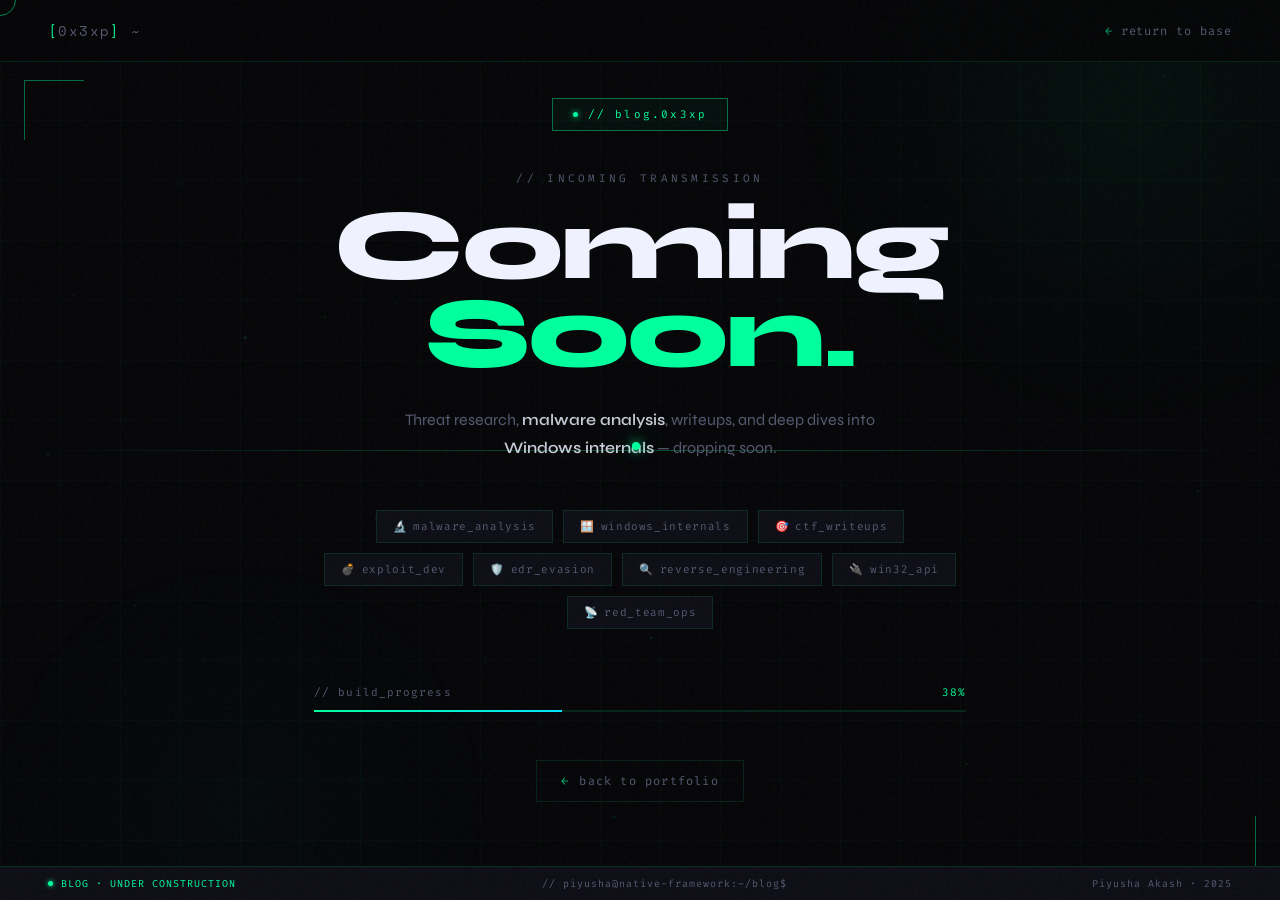
==== blog/index.html @ db9f8cbc "Update index.html" ====
<!DOCTYPE html>
<html lang="en">
<head>
    <meta charset="UTF-8">
    <meta name="viewport" content="width=device-width, initial-scale=1.0">
    <title>Blog — Coming Soon · Piyusha Akash</title>
    <link rel="preconnect" href="https://fonts.googleapis.com">
    <link rel="preconnect" href="https://fonts.gstatic.com" crossorigin>
    <link href="https://fonts.googleapis.com/css2?family=Space+Mono:ital,wght@0,400;0,700;1,400&family=Syne:wght@400;600;700;800&family=Fira+Code:wght@300;400;500;600&display=swap" rel="stylesheet">
    <style>
        :root {
            --acid: #00ff9d;
            --acid2: #00e5ff;
            --red: #ff2d55;
            --bg: #060608;
            --bg2: #0a0a0f;
            --surface: #0e0e16;
            --surface2: #14141f;
            --border: rgba(0,255,157,0.12);
            --border-bright: rgba(0,255,157,0.4);
            --text: #c8ccd8;
            --text-dim: #555870;
            --white: #f0f2ff;
        }

        *, *::before, *::after { margin: 0; padding: 0; box-sizing: border-box; }
        html { scroll-behavior: smooth; }

        body {
            background: var(--bg);
            color: var(--text);
            font-family: 'Syne', sans-serif;
            overflow-x: hidden;
            cursor: none;
            min-height: 100vh;
            display: flex;
            flex-direction: column;
            align-items: center;
            justify-content: center;
        }

        /* CUSTOM CURSOR */
        .cursor {
            position: fixed;
            width: 8px; height: 8px;
            background: var(--acid);
            border-radius: 50%;
            pointer-events: none;
            z-index: 9999;
            transform: translate(-50%, -50%);
            transition: transform 0.1s;
            box-shadow: 0 0 12px var(--acid), 0 0 30px rgba(0,255,157,0.3);
        }
        .cursor-ring {
            position: fixed;
            width: 32px; height: 32px;
            border: 1px solid rgba(0,255,157,0.5);
            border-radius: 50%;
            pointer-events: none;
            z-index: 9998;
            transform: translate(-50%, -50%);
            transition: all 0.15s ease;
        }

        /* NOISE OVERLAY */
        body::before {
            content: '';
            position: fixed;
            inset: 0;
            background-image: url("data:image/svg+xml,%3Csvg viewBox='0 0 256 256' xmlns='http://www.w3.org/2000/svg'%3E%3Cfilter id='noise'%3E%3CfeTurbulence type='fractalNoise' baseFrequency='0.9' numOctaves='4' stitchTiles='stitch'/%3E%3C/filter%3E%3Crect width='100%25' height='100%25' filter='url(%23noise)' opacity='1'/%3E%3C/svg%3E");
            opacity: 0.025;
            pointer-events: none;
            z-index: 1000;
        }

        /* GRID BG */
        .grid-bg {
            position: fixed;
            inset: 0;
            background-image:
                linear-gradient(rgba(0,255,157,0.03) 1px, transparent 1px),
                linear-gradient(90deg, rgba(0,255,157,0.03) 1px, transparent 1px);
            background-size: 60px 60px;
            pointer-events: none;
        }

        /* ORBS */
        .orb {
            position: fixed;
            border-radius: 50%;
            filter: blur(90px);
            pointer-events: none;
        }
        .orb1 {
            width: 500px; height: 500px;
            background: radial-gradient(circle, rgba(0,255,157,0.07), transparent 70%);
            top: -150px; right: -100px;
            animation: orb-drift 9s ease-in-out infinite;
        }
        .orb2 {
            width: 350px; height: 350px;
            background: radial-gradient(circle, rgba(0,229,255,0.05), transparent 70%);
            bottom: -80px; left: 5%;
            animation: orb-drift 11s ease-in-out infinite reverse;
        }
        @keyframes orb-drift {
            0%, 100% { transform: translate(0,0); }
            50% { transform: translate(20px, -20px); }
        }

        /* SCANLINE */
        .scanline {
            position: fixed;
            width: 100%;
            height: 1px;
            background: linear-gradient(90deg, transparent 0%, rgba(0,255,157,0.3) 50%, transparent 100%);
            animation: scan 7s linear infinite;
            pointer-events: none;
            z-index: 2;
        }
        @keyframes scan { 0% { top: -1px; } 100% { top: 100%; } }

        /* NAV */
        nav {
            position: fixed;
            top: 0; left: 0; right: 0;
            z-index: 900;
            padding: 20px 48px;
            display: flex;
            justify-content: space-between;
            align-items: center;
            background: rgba(6,6,8,0.85);
            backdrop-filter: blur(24px);
            border-bottom: 1px solid var(--border);
        }
        .nav-logo {
            font-family: 'Space Mono', monospace;
            font-size: 14px;
            color: var(--acid);
            letter-spacing: 0.1em;
            text-decoration: none;
        }
        .nav-logo span { color: var(--text-dim); }
        .nav-back {
            font-family: 'Fira Code', monospace;
            font-size: 12px;
            color: var(--text-dim);
            text-decoration: none;
            letter-spacing: 0.08em;
            transition: color 0.2s;
            display: flex;
            align-items: center;
            gap: 8px;
        }
        .nav-back:hover { color: var(--acid); }
        .nav-back::before { content: '←'; color: var(--acid); opacity: 0.6; }

        /* MAIN CONTENT */
        .content {
            position: relative;
            z-index: 5;
            text-align: center;
            padding: 40px 24px;
            max-width: 700px;
            width: 100%;
        }

        /* SECTION TAG */
        .section-tag {
            display: inline-flex;
            align-items: center;
            gap: 10px;
            font-family: 'Fira Code', monospace;
            font-size: 11px;
            letter-spacing: 0.2em;
            color: var(--acid);
            border: 1px solid var(--border-bright);
            background: rgba(0,255,157,0.04);
            padding: 8px 20px;
            margin-bottom: 40px;
            opacity: 0;
            animation: fadeUp 0.6s 0.2s forwards;
        }
        .section-tag .dot {
            width: 5px; height: 5px;
            border-radius: 50%;
            background: var(--acid);
            box-shadow: 0 0 6px var(--acid);
            animation: pulse-dot 2s infinite;
        }
        @keyframes pulse-dot { 0%,100%{opacity:1} 50%{opacity:0.3} }

        /* HEADING */
        .big-label {
            font-family: 'Fira Code', monospace;
            font-size: 11px;
            letter-spacing: 0.3em;
            color: var(--text-dim);
            margin-bottom: 16px;
            opacity: 0;
            animation: fadeUp 0.6s 0.35s forwards;
        }
        h1 {
            font-family: 'Syne', sans-serif;
            font-size: clamp(56px, 10vw, 100px);
            font-weight: 800;
            line-height: 0.88;
            letter-spacing: -0.03em;
            color: var(--white);
            margin-bottom: 28px;
            opacity: 0;
            animation: fadeUp 0.7s 0.45s forwards;
        }
        h1 .accent { color: var(--acid); }

        /* DESCRIPTION */
        .desc {
            font-size: 16px;
            line-height: 1.75;
            color: var(--text-dim);
            max-width: 500px;
            margin: 0 auto 48px;
            opacity: 0;
            animation: fadeUp 0.7s 0.6s forwards;
        }
        .desc strong { color: var(--text); font-weight: 600; }

        /* TOPICS PREVIEW */
        .topics {
            display: flex;
            flex-wrap: wrap;
            justify-content: center;
            gap: 10px;
            margin-bottom: 56px;
            opacity: 0;
            animation: fadeUp 0.7s 0.75s forwards;
        }
        .topic-tag {
            font-family: 'Fira Code', monospace;
            font-size: 11px;
            color: var(--text-dim);
            border: 1px solid var(--border);
            background: var(--surface);
            padding: 8px 16px;
            letter-spacing: 0.06em;
            transition: all 0.3s;
        }
        .topic-tag:hover {
            border-color: var(--border-bright);
            color: var(--acid);
            background: rgba(0,255,157,0.04);
        }
        .topic-tag .t-icon { margin-right: 6px; }

        /* PROGRESS BAR */
        .progress-wrap {
            margin-bottom: 48px;
            opacity: 0;
            animation: fadeUp 0.7s 0.9s forwards;
        }
        .progress-label {
            font-family: 'Fira Code', monospace;
            font-size: 11px;
            color: var(--text-dim);
            letter-spacing: 0.1em;
            display: flex;
            justify-content: space-between;
            margin-bottom: 10px;
        }
        .progress-label span:last-child { color: var(--acid); }
        .progress-track {
            width: 100%;
            height: 2px;
            background: var(--border);
            position: relative;
            overflow: hidden;
        }
        .progress-fill {
            height: 100%;
            background: linear-gradient(90deg, var(--acid), var(--acid2));
            width: 0%;
            animation: fill-bar 2s 1.4s cubic-bezier(0.4,0,0.2,1) forwards;
        }
        @keyframes fill-bar { to { width: 38%; } }
        .progress-track::after {
            content: '';
            position: absolute;
            top: 0; left: -40%;
            width: 40%; height: 100%;
            background: linear-gradient(90deg, transparent, rgba(255,255,255,0.3), transparent);
            animation: shimmer-bar 2.5s 1.8s ease-in-out infinite;
        }
        @keyframes shimmer-bar { 0%{left:-40%} 100%{left:140%} }

        /* BACK BUTTON */
        .back-btn {
            display: inline-flex;
            align-items: center;
            gap: 10px;
            font-family: 'Fira Code', monospace;
            font-size: 12px;
            letter-spacing: 0.1em;
            color: var(--text-dim);
            text-decoration: none;
            border: 1px solid var(--border);
            padding: 12px 24px;
            transition: all 0.3s;
            opacity: 0;
            animation: fadeUp 0.7s 1.05s forwards;
        }
        .back-btn:hover {
            border-color: var(--border-bright);
            color: var(--acid);
            background: rgba(0,255,157,0.04);
        }
        .back-btn::before { content: '←'; color: var(--acid); opacity: 0.7; }

        /* CORNER DECORATION */
        .corner-tl, .corner-br {
            position: fixed;
            width: 60px; height: 60px;
            pointer-events: none;
            z-index: 3;
        }
        .corner-tl {
            top: 80px; left: 24px;
            border-top: 1px solid var(--border-bright);
            border-left: 1px solid var(--border-bright);
        }
        .corner-br {
            bottom: 24px; right: 24px;
            border-bottom: 1px solid var(--border-bright);
            border-right: 1px solid var(--border-bright);
        }

        /* STATUS STRIP */
        .status-strip {
            position: fixed;
            bottom: 0; left: 0; right: 0;
            background: var(--surface);
            border-top: 1px solid var(--border);
            padding: 10px 48px;
            display: flex;
            justify-content: space-between;
            align-items: center;
            font-family: 'Fira Code', monospace;
            font-size: 10px;
            color: var(--text-dim);
            letter-spacing: 0.1em;
            z-index: 100;
        }
        .status-strip .live {
            display: flex;
            align-items: center;
            gap: 8px;
            color: var(--acid);
        }
        .status-strip .live-dot {
            width: 5px; height: 5px;
            border-radius: 50%;
            background: var(--acid);
            box-shadow: 0 0 5px var(--acid);
            animation: pulse-dot 2s infinite;
        }

        /* FLOATING PARTICLES CANVAS */
        #particles-canvas {
            position: fixed; inset: 0;
            pointer-events: none; z-index: 1; opacity: 0.35;
        }

        @keyframes fadeUp {
            from { opacity: 0; transform: translateY(20px); }
            to { opacity: 1; transform: translateY(0); }
        }

        @media (max-width: 600px) {
            nav { padding: 14px 20px; }
            h1 { font-size: clamp(44px, 15vw, 72px); }
            .status-strip { padding: 10px 20px; font-size: 9px; }
            .corner-tl, .corner-br { display: none; }
        }
    </style>
</head>
<body>

<div class="cursor" id="cursor"></div>
<div class="cursor-ring" id="cursorRing"></div>
<canvas id="particles-canvas"></canvas>

<div class="grid-bg"></div>
<div class="orb orb1"></div>
<div class="orb orb2"></div>
<div class="scanline"></div>
<div class="corner-tl"></div>
<div class="corner-br"></div>

<nav>
    <a href="../" class="nav-logo">[<span>0x3xp</span>] <span style="color:var(--text-dim)">~</span></a>
    <a href="../" class="nav-back">return to base</a>
</nav>

<main class="content">
    <div class="section-tag">
        <span class="dot"></span>
        // blog.0x3xp
    </div>

    <div class="big-label">// INCOMING TRANSMISSION</div>

    <h1>Coming<br><span class="accent">Soon.</span></h1>

    <p class="desc">
        Threat research, <strong>malware analysis</strong>, writeups, and deep dives into<br>
        <strong>Windows internals</strong> — dropping soon.
    </p>

    <div class="topics">
        <span class="topic-tag"><span class="t-icon">🔬</span>malware_analysis</span>
        <span class="topic-tag"><span class="t-icon">🪟</span>windows_internals</span>
        <span class="topic-tag"><span class="t-icon">🎯</span>ctf_writeups</span>
        <span class="topic-tag"><span class="t-icon">💣</span>exploit_dev</span>
        <span class="topic-tag"><span class="t-icon">🛡️</span>edr_evasion</span>
        <span class="topic-tag"><span class="t-icon">🔍</span>reverse_engineering</span>
        <span class="topic-tag"><span class="t-icon">🔌</span>win32_api</span>
        <span class="topic-tag"><span class="t-icon">📡</span>red_team_ops</span>
    </div>

    <div class="progress-wrap">
        <div class="progress-label">
            <span>// build_progress</span>
            <span>38%</span>
        </div>
        <div class="progress-track">
            <div class="progress-fill"></div>
        </div>
    </div>

    <a href="../" class="back-btn">back to portfolio</a>
</main>

<div class="status-strip">
    <span class="live"><span class="live-dot"></span>BLOG · UNDER CONSTRUCTION</span>
    <span>// piyusha@native-framework:~/blog$</span>
    <span>Piyusha Akash · 2025</span>
</div>

<script>
    // CURSOR
    const cursor = document.getElementById('cursor');
    const ring = document.getElementById('cursorRing');
    let mx = 0, my = 0, rx = 0, ry = 0;
    document.addEventListener('mousemove', e => {
        mx = e.clientX; my = e.clientY;
        cursor.style.left = mx + 'px';
        cursor.style.top = my + 'px';
    });
    (function animRing() {
        rx += (mx - rx) * 0.12;
        ry += (my - ry) * 0.12;
        ring.style.left = rx + 'px';
        ring.style.top = ry + 'px';
        requestAnimationFrame(animRing);
    })();
    document.querySelectorAll('a, .topic-tag').forEach(el => {
        el.addEventListener('mouseenter', () => {
            cursor.style.transform = 'translate(-50%,-50%) scale(2)';
            ring.style.transform = 'translate(-50%,-50%) scale(1.4)';
            ring.style.borderColor = 'rgba(0,255,157,0.8)';
        });
        el.addEventListener('mouseleave', () => {
            cursor.style.transform = 'translate(-50%,-50%) scale(1)';
            ring.style.transform = 'translate(-50%,-50%) scale(1)';
            ring.style.borderColor = 'rgba(0,255,157,0.5)';
        });
    });

    // PARTICLES
    (function() {
        const canvas = document.getElementById('particles-canvas');
        const ctx = canvas.getContext('2d');
        let W, H, particles = [];
        function resize() { W = canvas.width = window.innerWidth; H = canvas.height = window.innerHeight; }
        resize();
        window.addEventListener('resize', resize);
        for (let i = 0; i < 45; i++) {
            particles.push({ x: Math.random()*W, y: Math.random()*H, r: Math.random()*1.3+0.3, dx: (Math.random()-0.5)*0.3, dy: -(Math.random()*0.35+0.08), alpha: Math.random()*0.5+0.1, pulse: Math.random()*Math.PI*2 });
        }
        function draw() {
            ctx.clearRect(0,0,W,H);
            particles.forEach(p => {
                p.pulse += 0.018;
                const a = p.alpha*(0.6+0.4*Math.sin(p.pulse));
                ctx.beginPath(); ctx.arc(p.x,p.y,p.r,0,Math.PI*2);
                ctx.fillStyle = `rgba(0,255,157,${a})`; ctx.fill();
                p.x += p.dx; p.y += p.dy;
                if (p.y < -5) { p.y = H+5; p.x = Math.random()*W; }
                if (p.x < -5) p.x = W+5;
                if (p.x > W+5) p.x = -5;
            });
            requestAnimationFrame(draw);
        }
        draw();
    })();

    // ORB PARALLAX
    const orb1 = document.querySelector('.orb1');
    const orb2 = document.querySelector('.orb2');
    window.addEventListener('mousemove', e => {
        const rx = (e.clientX/window.innerWidth-0.5)*25;
        const ry = (e.clientY/window.innerHeight-0.5)*18;
        if(orb1) orb1.style.transform = `translate(${rx}px,${ry}px)`;
        if(orb2) orb2.style.transform = `translate(${-rx*0.6}px,${-ry*0.6}px)`;
    });
</script>
</body>
</html>
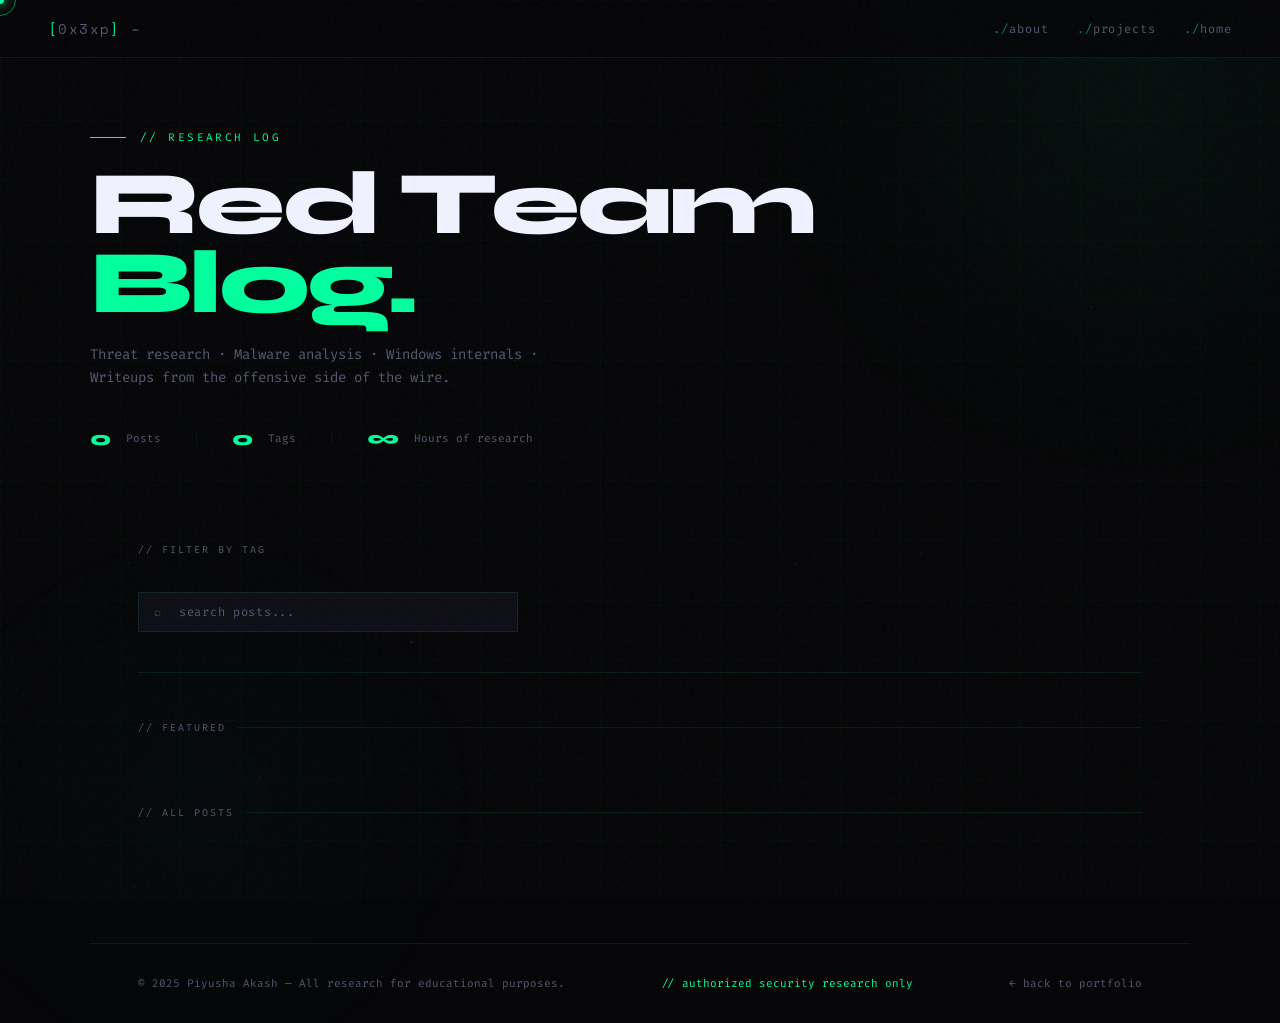
==== commit d9d91789: "Update index.html" ====
--- a/blog/index.html
+++ b/blog/index.html
@@ -3,28 +3,29 @@
 <head>
     <meta charset="UTF-8">
     <meta name="viewport" content="width=device-width, initial-scale=1.0">
-    <title>Blog — Coming Soon · Piyusha Akash</title>
+    <title>Blog — Piyusha Akash · Red Team Research</title>
+    <meta name="description" content="Threat research, malware analysis, Windows internals, and red team writeups by Piyusha Akash.">
     <link rel="preconnect" href="https://fonts.googleapis.com">
     <link rel="preconnect" href="https://fonts.gstatic.com" crossorigin>
     <link href="https://fonts.googleapis.com/css2?family=Space+Mono:ital,wght@0,400;0,700;1,400&family=Syne:wght@400;600;700;800&family=Fira+Code:wght@300;400;500;600&display=swap" rel="stylesheet">
     <style>
         :root {
-            --acid: #00ff9d;
-            --acid2: #00e5ff;
-            --red: #ff2d55;
-            --bg: #060608;
-            --bg2: #0a0a0f;
-            --surface: #0e0e16;
+            --acid:   #00ff9d;
+            --acid2:  #00e5ff;
+            --red:    #ff2d55;
+            --bg:     #060608;
+            --bg2:    #0a0a0f;
+            --surface:  #0e0e16;
             --surface2: #14141f;
-            --border: rgba(0,255,157,0.12);
-            --border-bright: rgba(0,255,157,0.4);
-            --text: #c8ccd8;
+            --border:        rgba(0,255,157,0.10);
+            --border-bright: rgba(0,255,157,0.38);
+            --text:     #c8ccd8;
             --text-dim: #555870;
-            --white: #f0f2ff;
-        }
-
-        *, *::before, *::after { margin: 0; padding: 0; box-sizing: border-box; }
-        html { scroll-behavior: smooth; }
+            --white:    #f0f2ff;
+        }
+
+        *, *::before, *::after { margin:0; padding:0; box-sizing:border-box; }
+        html { scroll-behavior:smooth; }
 
         body {
             background: var(--bg);
@@ -32,353 +33,335 @@
             font-family: 'Syne', sans-serif;
             overflow-x: hidden;
             cursor: none;
-            min-height: 100vh;
-            display: flex;
-            flex-direction: column;
-            align-items: center;
-            justify-content: center;
-        }
-
-        /* CUSTOM CURSOR */
+        }
+
+        /* ── CURSOR ── */
         .cursor {
-            position: fixed;
-            width: 8px; height: 8px;
-            background: var(--acid);
-            border-radius: 50%;
-            pointer-events: none;
-            z-index: 9999;
-            transform: translate(-50%, -50%);
-            transition: transform 0.1s;
-            box-shadow: 0 0 12px var(--acid), 0 0 30px rgba(0,255,157,0.3);
+            position:fixed; width:8px; height:8px;
+            background:var(--acid); border-radius:50%;
+            pointer-events:none; z-index:9999;
+            transform:translate(-50%,-50%);
+            box-shadow:0 0 12px var(--acid),0 0 30px rgba(0,255,157,.3);
+            transition:transform .1s;
         }
         .cursor-ring {
-            position: fixed;
-            width: 32px; height: 32px;
-            border: 1px solid rgba(0,255,157,0.5);
-            border-radius: 50%;
-            pointer-events: none;
-            z-index: 9998;
-            transform: translate(-50%, -50%);
-            transition: all 0.15s ease;
-        }
-
-        /* NOISE OVERLAY */
+            position:fixed; width:32px; height:32px;
+            border:1px solid rgba(0,255,157,.5); border-radius:50%;
+            pointer-events:none; z-index:9998;
+            transform:translate(-50%,-50%);
+            transition:all .15s ease;
+        }
+
+        /* ── NOISE ── */
         body::before {
-            content: '';
-            position: fixed;
-            inset: 0;
-            background-image: url("data:image/svg+xml,%3Csvg viewBox='0 0 256 256' xmlns='http://www.w3.org/2000/svg'%3E%3Cfilter id='noise'%3E%3CfeTurbulence type='fractalNoise' baseFrequency='0.9' numOctaves='4' stitchTiles='stitch'/%3E%3C/filter%3E%3Crect width='100%25' height='100%25' filter='url(%23noise)' opacity='1'/%3E%3C/svg%3E");
-            opacity: 0.025;
-            pointer-events: none;
-            z-index: 1000;
-        }
-
-        /* GRID BG */
+            content:''; position:fixed; inset:0;
+            background-image:url("data:image/svg+xml,%3Csvg viewBox='0 0 256 256' xmlns='http://www.w3.org/2000/svg'%3E%3Cfilter id='noise'%3E%3CfeTurbulence type='fractalNoise' baseFrequency='0.9' numOctaves='4' stitchTiles='stitch'/%3E%3C/filter%3E%3Crect width='100%25' height='100%25' filter='url(%23noise)' opacity='1'/%3E%3C/svg%3E");
+            opacity:.025; pointer-events:none; z-index:1000;
+        }
+
+        /* ── GRID BG ── */
         .grid-bg {
-            position: fixed;
-            inset: 0;
+            position:fixed; inset:0;
             background-image:
-                linear-gradient(rgba(0,255,157,0.03) 1px, transparent 1px),
-                linear-gradient(90deg, rgba(0,255,157,0.03) 1px, transparent 1px);
-            background-size: 60px 60px;
-            pointer-events: none;
-        }
-
-        /* ORBS */
-        .orb {
-            position: fixed;
-            border-radius: 50%;
-            filter: blur(90px);
-            pointer-events: none;
-        }
-        .orb1 {
-            width: 500px; height: 500px;
-            background: radial-gradient(circle, rgba(0,255,157,0.07), transparent 70%);
-            top: -150px; right: -100px;
-            animation: orb-drift 9s ease-in-out infinite;
-        }
-        .orb2 {
-            width: 350px; height: 350px;
-            background: radial-gradient(circle, rgba(0,229,255,0.05), transparent 70%);
-            bottom: -80px; left: 5%;
-            animation: orb-drift 11s ease-in-out infinite reverse;
-        }
-        @keyframes orb-drift {
-            0%, 100% { transform: translate(0,0); }
-            50% { transform: translate(20px, -20px); }
-        }
-
-        /* SCANLINE */
-        .scanline {
-            position: fixed;
-            width: 100%;
-            height: 1px;
-            background: linear-gradient(90deg, transparent 0%, rgba(0,255,157,0.3) 50%, transparent 100%);
-            animation: scan 7s linear infinite;
-            pointer-events: none;
-            z-index: 2;
-        }
-        @keyframes scan { 0% { top: -1px; } 100% { top: 100%; } }
-
-        /* NAV */
+                linear-gradient(rgba(0,255,157,.025) 1px,transparent 1px),
+                linear-gradient(90deg,rgba(0,255,157,.025) 1px,transparent 1px);
+            background-size:60px 60px;
+            pointer-events:none;
+        }
+
+        /* ── ORBS ── */
+        .orb { position:fixed; border-radius:50%; filter:blur(100px); pointer-events:none; }
+        .orb1 { width:600px;height:600px; background:radial-gradient(circle,rgba(0,255,157,.065),transparent 70%); top:-200px;right:-150px; animation:orb-drift 9s ease-in-out infinite; }
+        .orb2 { width:400px;height:400px; background:radial-gradient(circle,rgba(0,229,255,.045),transparent 70%); bottom:-100px;left:0; animation:orb-drift 12s ease-in-out infinite reverse; }
+        @keyframes orb-drift { 0%,100%{transform:translate(0,0)} 50%{transform:translate(24px,-24px)} }
+
+        /* ── SCANLINE ── */
+        .scanline { position:fixed; width:100%; height:1px; background:linear-gradient(90deg,transparent,rgba(0,255,157,.25) 50%,transparent); animation:scan 7s linear infinite; pointer-events:none; z-index:2; }
+        @keyframes scan { 0%{top:-1px} 100%{top:100%} }
+
+        /* ── NAV ── */
         nav {
-            position: fixed;
-            top: 0; left: 0; right: 0;
-            z-index: 900;
-            padding: 20px 48px;
-            display: flex;
-            justify-content: space-between;
-            align-items: center;
-            background: rgba(6,6,8,0.85);
-            backdrop-filter: blur(24px);
-            border-bottom: 1px solid var(--border);
+            position:fixed; top:0; left:0; right:0; z-index:900;
+            padding:18px 48px;
+            display:flex; justify-content:space-between; align-items:center;
+            background:rgba(6,6,8,.88); backdrop-filter:blur(24px);
+            border-bottom:1px solid var(--border);
         }
         .nav-logo {
-            font-family: 'Space Mono', monospace;
-            font-size: 14px;
-            color: var(--acid);
-            letter-spacing: 0.1em;
-            text-decoration: none;
-        }
-        .nav-logo span { color: var(--text-dim); }
-        .nav-back {
-            font-family: 'Fira Code', monospace;
-            font-size: 12px;
-            color: var(--text-dim);
-            text-decoration: none;
-            letter-spacing: 0.08em;
-            transition: color 0.2s;
-            display: flex;
-            align-items: center;
-            gap: 8px;
-        }
-        .nav-back:hover { color: var(--acid); }
-        .nav-back::before { content: '←'; color: var(--acid); opacity: 0.6; }
-
-        /* MAIN CONTENT */
-        .content {
-            position: relative;
-            z-index: 5;
-            text-align: center;
-            padding: 40px 24px;
-            max-width: 700px;
-            width: 100%;
-        }
-
-        /* SECTION TAG */
-        .section-tag {
-            display: inline-flex;
-            align-items: center;
-            gap: 10px;
-            font-family: 'Fira Code', monospace;
-            font-size: 11px;
-            letter-spacing: 0.2em;
-            color: var(--acid);
-            border: 1px solid var(--border-bright);
-            background: rgba(0,255,157,0.04);
-            padding: 8px 20px;
-            margin-bottom: 40px;
-            opacity: 0;
-            animation: fadeUp 0.6s 0.2s forwards;
-        }
-        .section-tag .dot {
-            width: 5px; height: 5px;
-            border-radius: 50%;
-            background: var(--acid);
-            box-shadow: 0 0 6px var(--acid);
-            animation: pulse-dot 2s infinite;
-        }
-        @keyframes pulse-dot { 0%,100%{opacity:1} 50%{opacity:0.3} }
-
-        /* HEADING */
-        .big-label {
-            font-family: 'Fira Code', monospace;
-            font-size: 11px;
-            letter-spacing: 0.3em;
-            color: var(--text-dim);
-            margin-bottom: 16px;
-            opacity: 0;
-            animation: fadeUp 0.6s 0.35s forwards;
-        }
-        h1 {
-            font-family: 'Syne', sans-serif;
-            font-size: clamp(56px, 10vw, 100px);
-            font-weight: 800;
-            line-height: 0.88;
-            letter-spacing: -0.03em;
-            color: var(--white);
-            margin-bottom: 28px;
-            opacity: 0;
-            animation: fadeUp 0.7s 0.45s forwards;
-        }
-        h1 .accent { color: var(--acid); }
-
-        /* DESCRIPTION */
-        .desc {
-            font-size: 16px;
-            line-height: 1.75;
-            color: var(--text-dim);
-            max-width: 500px;
-            margin: 0 auto 48px;
-            opacity: 0;
-            animation: fadeUp 0.7s 0.6s forwards;
-        }
-        .desc strong { color: var(--text); font-weight: 600; }
-
-        /* TOPICS PREVIEW */
-        .topics {
-            display: flex;
-            flex-wrap: wrap;
-            justify-content: center;
-            gap: 10px;
-            margin-bottom: 56px;
-            opacity: 0;
-            animation: fadeUp 0.7s 0.75s forwards;
-        }
-        .topic-tag {
-            font-family: 'Fira Code', monospace;
-            font-size: 11px;
-            color: var(--text-dim);
-            border: 1px solid var(--border);
-            background: var(--surface);
-            padding: 8px 16px;
-            letter-spacing: 0.06em;
-            transition: all 0.3s;
-        }
-        .topic-tag:hover {
-            border-color: var(--border-bright);
-            color: var(--acid);
-            background: rgba(0,255,157,0.04);
-        }
-        .topic-tag .t-icon { margin-right: 6px; }
-
-        /* PROGRESS BAR */
-        .progress-wrap {
-            margin-bottom: 48px;
-            opacity: 0;
-            animation: fadeUp 0.7s 0.9s forwards;
-        }
-        .progress-label {
-            font-family: 'Fira Code', monospace;
-            font-size: 11px;
-            color: var(--text-dim);
-            letter-spacing: 0.1em;
-            display: flex;
-            justify-content: space-between;
-            margin-bottom: 10px;
-        }
-        .progress-label span:last-child { color: var(--acid); }
-        .progress-track {
-            width: 100%;
-            height: 2px;
-            background: var(--border);
-            position: relative;
-            overflow: hidden;
-        }
-        .progress-fill {
-            height: 100%;
-            background: linear-gradient(90deg, var(--acid), var(--acid2));
-            width: 0%;
-            animation: fill-bar 2s 1.4s cubic-bezier(0.4,0,0.2,1) forwards;
-        }
-        @keyframes fill-bar { to { width: 38%; } }
-        .progress-track::after {
-            content: '';
-            position: absolute;
-            top: 0; left: -40%;
-            width: 40%; height: 100%;
-            background: linear-gradient(90deg, transparent, rgba(255,255,255,0.3), transparent);
-            animation: shimmer-bar 2.5s 1.8s ease-in-out infinite;
-        }
-        @keyframes shimmer-bar { 0%{left:-40%} 100%{left:140%} }
-
-        /* BACK BUTTON */
-        .back-btn {
-            display: inline-flex;
-            align-items: center;
-            gap: 10px;
-            font-family: 'Fira Code', monospace;
-            font-size: 12px;
-            letter-spacing: 0.1em;
-            color: var(--text-dim);
-            text-decoration: none;
-            border: 1px solid var(--border);
-            padding: 12px 24px;
-            transition: all 0.3s;
-            opacity: 0;
-            animation: fadeUp 0.7s 1.05s forwards;
-        }
-        .back-btn:hover {
-            border-color: var(--border-bright);
-            color: var(--acid);
-            background: rgba(0,255,157,0.04);
-        }
-        .back-btn::before { content: '←'; color: var(--acid); opacity: 0.7; }
-
-        /* CORNER DECORATION */
-        .corner-tl, .corner-br {
-            position: fixed;
-            width: 60px; height: 60px;
-            pointer-events: none;
-            z-index: 3;
-        }
-        .corner-tl {
-            top: 80px; left: 24px;
-            border-top: 1px solid var(--border-bright);
-            border-left: 1px solid var(--border-bright);
-        }
-        .corner-br {
-            bottom: 24px; right: 24px;
-            border-bottom: 1px solid var(--border-bright);
-            border-right: 1px solid var(--border-bright);
-        }
-
-        /* STATUS STRIP */
-        .status-strip {
-            position: fixed;
-            bottom: 0; left: 0; right: 0;
-            background: var(--surface);
-            border-top: 1px solid var(--border);
-            padding: 10px 48px;
-            display: flex;
-            justify-content: space-between;
-            align-items: center;
-            font-family: 'Fira Code', monospace;
-            font-size: 10px;
-            color: var(--text-dim);
-            letter-spacing: 0.1em;
-            z-index: 100;
-        }
-        .status-strip .live {
-            display: flex;
-            align-items: center;
-            gap: 8px;
-            color: var(--acid);
-        }
-        .status-strip .live-dot {
-            width: 5px; height: 5px;
-            border-radius: 50%;
-            background: var(--acid);
-            box-shadow: 0 0 5px var(--acid);
-            animation: pulse-dot 2s infinite;
-        }
-
-        /* FLOATING PARTICLES CANVAS */
-        #particles-canvas {
-            position: fixed; inset: 0;
-            pointer-events: none; z-index: 1; opacity: 0.35;
-        }
-
-        @keyframes fadeUp {
-            from { opacity: 0; transform: translateY(20px); }
-            to { opacity: 1; transform: translateY(0); }
-        }
-
-        @media (max-width: 600px) {
-            nav { padding: 14px 20px; }
-            h1 { font-size: clamp(44px, 15vw, 72px); }
-            .status-strip { padding: 10px 20px; font-size: 9px; }
-            .corner-tl, .corner-br { display: none; }
+            font-family:'Space Mono',monospace; font-size:14px;
+            color:var(--acid); letter-spacing:.1em; text-decoration:none;
+        }
+        .nav-logo span { color:var(--text-dim); }
+        .nav-right { display:flex; align-items:center; gap:28px; }
+        .nav-link {
+            font-family:'Fira Code',monospace; font-size:12px; color:var(--text-dim);
+            text-decoration:none; letter-spacing:.08em; transition:color .2s; position:relative;
+        }
+        .nav-link::before { content:'./'; color:var(--acid); opacity:.5; }
+        .nav-link::after { content:''; position:absolute; bottom:-3px; left:0; width:0; height:1px; background:var(--acid); transition:width .25s ease; }
+        .nav-link:hover { color:var(--acid); }
+        .nav-link:hover::after { width:100%; }
+        .nav-link.active { color:var(--acid); }
+        .nav-link.active::after { width:100%; }
+
+        /* ── HEADER HERO ── */
+        .blog-header {
+            position:relative; padding:130px 48px 60px;
+            overflow:hidden;
+        }
+        .blog-header-inner { max-width:1100px; margin:0 auto; }
+        .bh-pre {
+            font-family:'Fira Code',monospace; font-size:11px; color:var(--acid);
+            letter-spacing:.22em; margin-bottom:20px;
+            display:flex; align-items:center; gap:14px;
+            opacity:0; animation:fadeUp .6s .1s forwards;
+        }
+        .bh-pre::before { content:''; display:block; width:36px; height:1px; background:var(--acid); }
+        h1.blog-title {
+            font-family:'Syne',sans-serif;
+            font-size:clamp(52px,7vw,96px); font-weight:800;
+            line-height:.88; letter-spacing:-.03em;
+            color:var(--white); margin-bottom:20px;
+            opacity:0; animation:fadeUp .7s .2s forwards;
+        }
+        h1.blog-title .a { color:var(--acid); }
+        .bh-sub {
+            font-family:'Fira Code',monospace; font-size:14px; color:var(--text-dim);
+            max-width:560px; line-height:1.7;
+            opacity:0; animation:fadeUp .7s .35s forwards;
+        }
+
+        /* ── STATS ROW ── */
+        .stats-row {
+            display:flex; gap:32px; align-items:center;
+            margin-top:36px; flex-wrap:wrap;
+            opacity:0; animation:fadeUp .7s .5s forwards;
+        }
+        .stat-item {
+            font-family:'Fira Code',monospace; font-size:11px; color:var(--text-dim);
+            display:flex; align-items:center; gap:8px;
+        }
+        .stat-item strong { color:var(--acid); font-size:20px; font-family:'Syne',sans-serif; font-weight:800; }
+
+        /* ── MAIN LAYOUT ── */
+        .blog-main { max-width:1100px; margin:0 auto; padding:0 48px 100px; position:relative; z-index:5; }
+
+        /* ── TAG FILTER BAR ── */
+        .filter-bar {
+            padding:32px 0 40px;
+            border-bottom:1px solid var(--border);
+            margin-bottom:48px;
+            opacity:0; animation:fadeUp .6s .6s forwards;
+        }
+        .filter-label {
+            font-family:'Fira Code',monospace; font-size:10px; color:var(--text-dim);
+            letter-spacing:.2em; margin-bottom:16px;
+        }
+        .tag-filter-wrap {
+            display:flex; flex-wrap:wrap; gap:10px; align-items:center;
+        }
+        .tag-btn {
+            font-family:'Fira Code',monospace; font-size:11px;
+            letter-spacing:.07em; padding:7px 16px;
+            border-radius:2px; border:1px solid var(--border);
+            background:var(--surface); color:var(--text-dim);
+            cursor:none; transition:all .25s ease;
+            white-space:nowrap; position:relative; overflow:hidden;
+            display:flex; align-items:center; gap:7px;
+        }
+        .tag-btn .tag-count {
+            font-size:9px; background:rgba(255,255,255,.06);
+            padding:1px 6px; border-radius:99px;
+        }
+        .tag-btn:hover { color:var(--white); border-color:rgba(255,255,255,.2); }
+        .tag-btn.active {
+            color:#060608; font-weight:700;
+        }
+        .tag-btn-all { border-color:var(--border-bright); color:var(--acid); }
+        .tag-btn-all.active { background:var(--acid); border-color:var(--acid); color:#060608; }
+
+        /* ── SEARCH ── */
+        .search-wrap {
+            position:relative; margin-top:20px;
+        }
+        .search-icon {
+            position:absolute; left:16px; top:50%; transform:translateY(-50%);
+            color:var(--text-dim); pointer-events:none;
+            font-family:'Fira Code',monospace; font-size:12px;
+        }
+        #search-input {
+            width:100%; max-width:380px;
+            background:var(--surface); border:1px solid var(--border);
+            color:var(--white); font-family:'Fira Code',monospace; font-size:12px;
+            padding:11px 16px 11px 40px; outline:none; cursor:none;
+            letter-spacing:.06em; transition:border-color .2s;
+        }
+        #search-input::placeholder { color:var(--text-dim); }
+        #search-input:focus { border-color:var(--border-bright); }
+
+        /* ── POSTS GRID ── */
+        .posts-section { }
+
+        .section-label {
+            font-family:'Fira Code',monospace; font-size:10px; color:var(--text-dim);
+            letter-spacing:.2em; margin-bottom:24px;
+            display:flex; align-items:center; gap:12px;
+        }
+        .section-label::after { content:''; flex:1; height:1px; background:var(--border); }
+
+        /* FEATURED — full width card */
+        .featured-grid {
+            display:grid; grid-template-columns:repeat(auto-fill,minmax(480px,1fr));
+            gap:20px; margin-bottom:48px;
+        }
+        .post-card-featured {
+            background:var(--surface); border:1px solid var(--border);
+            padding:36px 36px 30px; text-decoration:none;
+            display:block; position:relative; overflow:hidden;
+            transition:all .35s cubic-bezier(.2,0,0,1); cursor:none;
+        }
+        .post-card-featured::before {
+            content:''; position:absolute; top:0; left:0; right:0; height:2px;
+            background:linear-gradient(90deg,var(--acid),var(--acid2));
+        }
+        .post-card-featured::after {
+            content:''; position:absolute; inset:0;
+            background:linear-gradient(135deg,rgba(0,255,157,.04),transparent);
+            opacity:0; transition:opacity .3s;
+        }
+        .post-card-featured:hover {
+            border-color:var(--border-bright);
+            transform:translateY(-5px);
+            box-shadow:0 20px 60px rgba(0,0,0,.6),0 0 0 1px rgba(0,255,157,.08);
+        }
+        .post-card-featured:hover::after { opacity:1; }
+
+        /* REGULAR GRID */
+        .posts-grid {
+            display:grid;
+            grid-template-columns:repeat(auto-fill,minmax(320px,1fr));
+            gap:16px;
+        }
+        .post-card {
+            background:var(--surface); border:1px solid var(--border);
+            padding:28px 28px 24px; text-decoration:none;
+            display:block; position:relative; overflow:hidden;
+            transition:all .3s cubic-bezier(.2,0,0,1); cursor:none;
+        }
+        .post-card::after {
+            content:''; position:absolute; bottom:0; left:0; width:100%; height:2px;
+            background:linear-gradient(90deg,var(--acid),var(--acid2));
+            transform:scaleX(0); transform-origin:left; transition:transform .4s ease;
+        }
+        .post-card:hover::after { transform:scaleX(1); }
+        .post-card:hover {
+            border-color:rgba(0,255,157,.22);
+            transform:translateY(-4px);
+            box-shadow:0 12px 40px rgba(0,0,0,.5);
+        }
+
+        /* shared card internals */
+        .card-meta {
+            display:flex; align-items:center; gap:14px; margin-bottom:16px;
+            flex-wrap:wrap;
+        }
+        .card-date {
+            font-family:'Fira Code',monospace; font-size:10px;
+            color:var(--text-dim); letter-spacing:.1em;
+        }
+        .card-read {
+            font-family:'Fira Code',monospace; font-size:10px;
+            color:var(--text-dim); letter-spacing:.08em;
+        }
+        .card-read::before { content:'·'; margin-right:14px; color:var(--border-bright); }
+        .featured-label {
+            font-family:'Fira Code',monospace; font-size:9px; font-weight:700;
+            color:var(--acid); background:rgba(0,255,157,.1);
+            border:1px solid rgba(0,255,157,.25); padding:2px 8px;
+            letter-spacing:.12em;
+        }
+        .card-title {
+            font-family:'Syne',sans-serif; font-weight:800; color:var(--white);
+            line-height:1.15; letter-spacing:-.02em; margin-bottom:12px;
+            transition:color .2s;
+        }
+        .post-card-featured .card-title { font-size:clamp(20px,2.5vw,28px); }
+        .post-card .card-title { font-size:18px; }
+        .post-card:hover .card-title { color:var(--acid); }
+        .post-card-featured:hover .card-title { color:var(--acid); }
+        .card-excerpt {
+            font-size:14px; color:var(--text-dim);
+            line-height:1.7; margin-bottom:20px;
+        }
+        .card-tags { display:flex; flex-wrap:wrap; gap:8px; }
+        .card-tag {
+            font-family:'Fira Code',monospace; font-size:10px;
+            padding:3px 10px; letter-spacing:.06em;
+            border-radius:1px; border:1px solid;
+            transition:all .2s;
+        }
+        .card-arrow {
+            position:absolute; top:28px; right:28px;
+            font-size:18px; color:var(--text-dim);
+            transition:all .3s;
+        }
+        .post-card:hover .card-arrow,
+        .post-card-featured:hover .card-arrow { color:var(--acid); transform:translate(3px,-3px); }
+
+        /* ── EMPTY STATE ── */
+        .empty-state {
+            text-align:center; padding:80px 20px;
+            display:none;
+        }
+        .empty-state.visible { display:block; }
+        .empty-icon { font-size:48px; margin-bottom:20px; opacity:.4; }
+        .empty-title { font-family:'Syne',sans-serif; font-size:20px; font-weight:700; color:var(--white); margin-bottom:8px; }
+        .empty-sub { font-family:'Fira Code',monospace; font-size:12px; color:var(--text-dim); }
+
+        /* ── RESULT COUNT ── */
+        .result-count {
+            font-family:'Fira Code',monospace; font-size:11px; color:var(--text-dim);
+            margin-bottom:32px; display:none;
+        }
+        .result-count.visible { display:block; }
+        .result-count span { color:var(--acid); }
+
+        /* ── FOOTER ── */
+        .blog-footer {
+            border-top:1px solid var(--border); padding:32px 48px;
+            max-width:1100px; margin:0 auto;
+            display:flex; justify-content:space-between; align-items:center;
+            flex-wrap:wrap; gap:16px;
+            font-family:'Fira Code',monospace; font-size:11px; color:var(--text-dim);
+        }
+        .footer-link { color:var(--text-dim); text-decoration:none; transition:color .2s; }
+        .footer-link:hover { color:var(--acid); }
+
+        /* ── REVEAL ── */
+        .reveal { opacity:0; transform:translateY(24px); transition:opacity .7s ease,transform .7s ease; }
+        .reveal.visible { opacity:1; transform:translateY(0); }
+
+        /* ── PARTICLES ── */
+        #particles-canvas { position:fixed; inset:0; pointer-events:none; z-index:1; opacity:.3; }
+
+        @keyframes fadeUp { from{opacity:0;transform:translateY(20px)} to{opacity:1;transform:translateY(0)} }
+
+        /* ── RESPONSIVE ── */
+        @media(max-width:900px) {
+            nav { padding:16px 24px; }
+            .blog-header { padding:110px 24px 48px; }
+            .blog-main { padding:0 24px 80px; }
+            .featured-grid { grid-template-columns:1fr; }
+            .posts-grid { grid-template-columns:1fr 1fr; }
+        }
+        @media(max-width:600px) {
+            nav { padding:14px 20px; }
+            .blog-header { padding:100px 20px 40px; }
+            .blog-main { padding:0 20px 60px; }
+            .posts-grid { grid-template-columns:1fr; }
+            h1.blog-title { font-size:clamp(40px,13vw,64px); }
+            .nav-right { gap:16px; }
+            .blog-footer { padding:24px 20px; flex-direction:column; text-align:center; }
         }
     </style>
 </head>
@@ -387,131 +370,368 @@
 <div class="cursor" id="cursor"></div>
 <div class="cursor-ring" id="cursorRing"></div>
 <canvas id="particles-canvas"></canvas>
-
 <div class="grid-bg"></div>
 <div class="orb orb1"></div>
 <div class="orb orb2"></div>
 <div class="scanline"></div>
-<div class="corner-tl"></div>
-<div class="corner-br"></div>
-
-<nav>
+
+<!-- NAV -->
+<nav id="navbar">
     <a href="../" class="nav-logo">[<span>0x3xp</span>] <span style="color:var(--text-dim)">~</span></a>
-    <a href="../" class="nav-back">return to base</a>
+    <div class="nav-right">
+        <a href="../#about" class="nav-link">about</a>
+        <a href="../#projects" class="nav-link">projects</a>
+        <a href="../" class="nav-link">home</a>
+    </div>
 </nav>
 
-<main class="content">
-    <div class="section-tag">
-        <span class="dot"></span>
-        // blog.0x3xp
-    </div>
-
-    <div class="big-label">// INCOMING TRANSMISSION</div>
-
-    <h1>Coming<br><span class="accent">Soon.</span></h1>
-
-    <p class="desc">
-        Threat research, <strong>malware analysis</strong>, writeups, and deep dives into<br>
-        <strong>Windows internals</strong> — dropping soon.
-    </p>
-
-    <div class="topics">
-        <span class="topic-tag"><span class="t-icon">🔬</span>malware_analysis</span>
-        <span class="topic-tag"><span class="t-icon">🪟</span>windows_internals</span>
-        <span class="topic-tag"><span class="t-icon">🎯</span>ctf_writeups</span>
-        <span class="topic-tag"><span class="t-icon">💣</span>exploit_dev</span>
-        <span class="topic-tag"><span class="t-icon">🛡️</span>edr_evasion</span>
-        <span class="topic-tag"><span class="t-icon">🔍</span>reverse_engineering</span>
-        <span class="topic-tag"><span class="t-icon">🔌</span>win32_api</span>
-        <span class="topic-tag"><span class="t-icon">📡</span>red_team_ops</span>
-    </div>
-
-    <div class="progress-wrap">
-        <div class="progress-label">
-            <span>// build_progress</span>
-            <span>38%</span>
-        </div>
-        <div class="progress-track">
-            <div class="progress-fill"></div>
+<!-- HEADER -->
+<header class="blog-header">
+    <div class="blog-header-inner">
+        <div class="bh-pre">// RESEARCH LOG</div>
+        <h1 class="blog-title">Red Team<br><span class="a">Blog.</span></h1>
+        <p class="bh-sub">
+            Threat research · Malware analysis · Windows internals ·<br>
+            Writeups from the offensive side of the wire.
+        </p>
+        <div class="stats-row">
+            <div class="stat-item"><strong id="stat-posts">0</strong>&nbsp;Posts</div>
+            <div class="stat-item" style="color:var(--border)">|</div>
+            <div class="stat-item"><strong id="stat-tags">0</strong>&nbsp;Tags</div>
+            <div class="stat-item" style="color:var(--border)">|</div>
+            <div class="stat-item"><strong>∞</strong>&nbsp;Hours of research</div>
         </div>
     </div>
-
-    <a href="../" class="back-btn">back to portfolio</a>
+</header>
+
+<!-- MAIN -->
+<main class="blog-main">
+
+    <!-- FILTER BAR -->
+    <div class="filter-bar">
+        <div class="filter-label">// FILTER BY TAG</div>
+        <div class="tag-filter-wrap" id="tag-filter-wrap">
+            <!-- injected by JS -->
+        </div>
+        <div class="search-wrap">
+            <span class="search-icon">⌕</span>
+            <input type="text" id="search-input" placeholder="search posts..." spellcheck="false" autocomplete="off">
+        </div>
+    </div>
+
+    <!-- RESULT COUNT (shown when filtered) -->
+    <div class="result-count" id="result-count">
+        Showing <span id="rc-num">0</span> post(s) matching <span id="rc-filter">""</span>
+    </div>
+
+    <!-- FEATURED POSTS -->
+    <div id="featured-section">
+        <div class="section-label">// FEATURED</div>
+        <div class="featured-grid" id="featured-grid"></div>
+    </div>
+
+    <!-- ALL POSTS -->
+    <div id="posts-section">
+        <div class="section-label" id="posts-section-label">// ALL POSTS</div>
+        <div class="posts-grid" id="posts-grid"></div>
+    </div>
+
+    <!-- EMPTY STATE -->
+    <div class="empty-state" id="empty-state">
+        <div class="empty-icon">◎</div>
+        <div class="empty-title">No posts found</div>
+        <div class="empty-sub">// try a different tag or search term</div>
+    </div>
+
 </main>
 
-<div class="status-strip">
-    <span class="live"><span class="live-dot"></span>BLOG · UNDER CONSTRUCTION</span>
-    <span>// piyusha@native-framework:~/blog$</span>
-    <span>Piyusha Akash · 2025</span>
-</div>
-
+<footer>
+    <div class="blog-footer">
+        <span>© 2025 Piyusha Akash — All research for educational purposes.</span>
+        <span style="color:var(--acid)">// authorized security research only</span>
+        <a href="../" class="footer-link">← back to portfolio</a>
+    </div>
+</footer>
+
+<!-- Load posts registry FIRST, then run the app -->
+<script src="posts.js"></script>
 <script>
-    // CURSOR
-    const cursor = document.getElementById('cursor');
-    const ring = document.getElementById('cursorRing');
-    let mx = 0, my = 0, rx = 0, ry = 0;
-    document.addEventListener('mousemove', e => {
-        mx = e.clientX; my = e.clientY;
-        cursor.style.left = mx + 'px';
-        cursor.style.top = my + 'px';
+/* ============================================================
+   BLOG ENGINE — reads POSTS & TAG_COLORS from posts.js
+   ============================================================ */
+
+// ── UTILITIES ─────────────────────────────────────────────
+function formatDate(iso) {
+    const d = new Date(iso + 'T00:00:00');
+    return d.toLocaleDateString('en-US', { year:'numeric', month:'short', day:'numeric' });
+}
+
+function tagStyle(tag) {
+    const col = (TAG_COLORS && TAG_COLORS[tag]) || TAG_DEFAULT_COLOR || '#555870';
+    return `color:${col};border-color:${col}33;background:${col}0d`;
+}
+
+function tagBtnStyle(tag, active) {
+    const col = (TAG_COLORS && TAG_COLORS[tag]) || TAG_DEFAULT_COLOR || '#555870';
+    if (active) return `background:${col};border-color:${col};color:#060608`;
+    return `border-color:${col}44;color:${col};background:${col}0a`;
+}
+
+// ── COLLECT ALL UNIQUE TAGS ────────────────────────────────
+function allTags() {
+    const map = {};
+    POSTS.forEach(p => p.tags.forEach(t => { map[t] = (map[t] || 0) + 1; }));
+    return Object.entries(map).sort((a,b) => b[1]-a[1]); // sorted by frequency
+}
+
+// ── BUILD TAG FILTER BAR ───────────────────────────────────
+let activeTag = 'all';
+let searchQuery = '';
+
+function buildTagBar() {
+    const wrap = document.getElementById('tag-filter-wrap');
+    const tags = allTags();
+
+    const allBtn = document.createElement('button');
+    allBtn.className = 'tag-btn tag-btn-all' + (activeTag === 'all' ? ' active' : '');
+    allBtn.innerHTML = `all <span class="tag-count">${POSTS.length}</span>`;
+    allBtn.onclick = () => setTag('all');
+    wrap.appendChild(allBtn);
+
+    tags.forEach(([tag, count]) => {
+        const btn = document.createElement('button');
+        btn.className = 'tag-btn' + (activeTag === tag ? ' active' : '');
+        btn.style.cssText = tagBtnStyle(tag, activeTag === tag);
+        btn.dataset.tag = tag;
+        btn.innerHTML = `${tag} <span class="tag-count">${count}</span>`;
+        btn.onclick = () => setTag(tag);
+        wrap.appendChild(btn);
     });
-    (function animRing() {
-        rx += (mx - rx) * 0.12;
-        ry += (my - ry) * 0.12;
-        ring.style.left = rx + 'px';
-        ring.style.top = ry + 'px';
-        requestAnimationFrame(animRing);
-    })();
-    document.querySelectorAll('a, .topic-tag').forEach(el => {
-        el.addEventListener('mouseenter', () => {
-            cursor.style.transform = 'translate(-50%,-50%) scale(2)';
-            ring.style.transform = 'translate(-50%,-50%) scale(1.4)';
-            ring.style.borderColor = 'rgba(0,255,157,0.8)';
+}
+
+function setTag(tag) {
+    activeTag = tag;
+    // Update button styles
+    document.querySelectorAll('.tag-btn').forEach(btn => {
+        const t = btn.dataset.tag;
+        if (!t) { // "all" button
+            btn.classList.toggle('active', tag === 'all');
+        } else {
+            btn.classList.toggle('active', tag === t);
+            btn.style.cssText = tagBtnStyle(t, tag === t);
+        }
+    });
+    renderPosts();
+}
+
+// ── FILTER LOGIC ───────────────────────────────────────────
+function filteredPosts() {
+    return POSTS.filter(p => {
+        const tagMatch = activeTag === 'all' || p.tags.includes(activeTag);
+        const q = searchQuery.toLowerCase().trim();
+        const searchMatch = !q ||
+            p.title.toLowerCase().includes(q) ||
+            p.excerpt.toLowerCase().includes(q) ||
+            p.tags.some(t => t.includes(q));
+        return tagMatch && searchMatch;
+    });
+}
+
+// ── RENDER CARD HTML ───────────────────────────────────────
+function cardTagsHTML(tags) {
+    return tags.map(t => `<span class="card-tag" style="${tagStyle(t)}">${t}</span>`).join('');
+}
+
+function featuredCardHTML(p) {
+    return `
+    <a href="posts/${p.slug}.html" class="post-card-featured" data-tags="${p.tags.join(',')}">
+        <span class="card-arrow">↗</span>
+        <div class="card-meta">
+            <span class="featured-label">★ FEATURED</span>
+            <span class="card-date">${formatDate(p.date)}</span>
+            <span class="card-read">${p.readTime}</span>
+        </div>
+        <div class="card-title">${p.title}</div>
+        <div class="card-excerpt">${p.excerpt}</div>
+        <div class="card-tags">${cardTagsHTML(p.tags)}</div>
+    </a>`;
+}
+
+function regularCardHTML(p) {
+    return `
+    <a href="posts/${p.slug}.html" class="post-card" data-tags="${p.tags.join(',')}">
+        <span class="card-arrow">↗</span>
+        <div class="card-meta">
+            <span class="card-date">${formatDate(p.date)}</span>
+            <span class="card-read">${p.readTime}</span>
+        </div>
+        <div class="card-title">${p.title}</div>
+        <div class="card-excerpt">${p.excerpt}</div>
+        <div class="card-tags">${cardTagsHTML(p.tags)}</div>
+    </a>`;
+}
+
+// ── MAIN RENDER ────────────────────────────────────────────
+function renderPosts() {
+    const posts = filteredPosts();
+    const isFiltering = activeTag !== 'all' || searchQuery.trim();
+
+    const featuredSection = document.getElementById('featured-section');
+    const postsSection = document.getElementById('posts-section');
+    const featuredGrid = document.getElementById('featured-grid');
+    const postsGrid = document.getElementById('posts-grid');
+    const emptyState = document.getElementById('empty-state');
+    const resultCount = document.getElementById('result-count');
+    const postsSectionLabel = document.getElementById('posts-section-label');
+
+    if (posts.length === 0) {
+        featuredSection.style.display = 'none';
+        postsSection.style.display = 'none';
+        emptyState.classList.add('visible');
+        resultCount.classList.remove('visible');
+        return;
+    }
+
+    emptyState.classList.remove('visible');
+
+    // When filtering — show all results in one flat grid, no featured separation
+    if (isFiltering) {
+        featuredSection.style.display = 'none';
+        postsSection.style.display = 'block';
+        postsSectionLabel.textContent = `// RESULTS`;
+        postsGrid.innerHTML = posts.map(p => regularCardHTML(p)).join('');
+
+        resultCount.classList.add('visible');
+        document.getElementById('rc-num').textContent = posts.length;
+        const filterDesc = activeTag !== 'all'
+            ? `#${activeTag}${searchQuery ? ' + "' + searchQuery + '"' : ''}`
+            : `"${searchQuery}"`;
+        document.getElementById('rc-filter').textContent = filterDesc;
+    } else {
+        // Default view — featured + regular
+        resultCount.classList.remove('visible');
+        const featured = posts.filter(p => p.featured);
+        const regular  = posts.filter(p => !p.featured);
+
+        if (featured.length > 0) {
+            featuredSection.style.display = 'block';
+            featuredGrid.innerHTML = featured.map(featuredCardHTML).join('');
+        } else {
+            featuredSection.style.display = 'none';
+        }
+
+        if (regular.length > 0) {
+            postsSection.style.display = 'block';
+            postsSectionLabel.textContent = `// ALL POSTS`;
+            postsGrid.innerHTML = regular.map(regularCardHTML).join('');
+        } else {
+            postsSection.style.display = 'none';
+        }
+    }
+
+    // Cursor hover for new cards
+    attachCursorHover();
+}
+
+// ── STATS ──────────────────────────────────────────────────
+function renderStats() {
+    document.getElementById('stat-posts').textContent = POSTS.length;
+    document.getElementById('stat-tags').textContent = allTags().length;
+}
+
+// ── SEARCH ─────────────────────────────────────────────────
+document.getElementById('search-input').addEventListener('input', e => {
+    searchQuery = e.target.value;
+    renderPosts();
+});
+
+// ── CURSOR ─────────────────────────────────────────────────
+const cursor = document.getElementById('cursor');
+const ring   = document.getElementById('cursorRing');
+let mx=0,my=0,rx=0,ry=0;
+document.addEventListener('mousemove', e => {
+    mx=e.clientX; my=e.clientY;
+    cursor.style.left=mx+'px'; cursor.style.top=my+'px';
+});
+(function animRing() {
+    rx+=(mx-rx)*.12; ry+=(my-ry)*.12;
+    ring.style.left=rx+'px'; ring.style.top=ry+'px';
+    requestAnimationFrame(animRing);
+})();
+
+function attachCursorHover() {
+    document.querySelectorAll('a,button,input,.tag-btn').forEach(el => {
+        el.removeEventListener('mouseenter', onEnter);
+        el.removeEventListener('mouseleave', onLeave);
+        el.addEventListener('mouseenter', onEnter);
+        el.addEventListener('mouseleave', onLeave);
+    });
+}
+function onEnter() {
+    cursor.style.transform='translate(-50%,-50%) scale(2)';
+    ring.style.transform='translate(-50%,-50%) scale(1.4)';
+    ring.style.borderColor='rgba(0,255,157,.8)';
+}
+function onLeave() {
+    cursor.style.transform='translate(-50%,-50%) scale(1)';
+    ring.style.transform='translate(-50%,-50%) scale(1)';
+    ring.style.borderColor='rgba(0,255,157,.5)';
+}
+
+// ── PARTICLES ─────────────────────────────────────────────
+(function() {
+    const canvas = document.getElementById('particles-canvas');
+    const ctx = canvas.getContext('2d');
+    let W,H,particles=[];
+    function resize() { W=canvas.width=window.innerWidth; H=canvas.height=window.innerHeight; }
+    resize(); window.addEventListener('resize',resize);
+    for(let i=0;i<45;i++) particles.push({
+        x:Math.random()*W, y:Math.random()*H,
+        r:Math.random()*1.3+.3, dx:(Math.random()-.5)*.3,
+        dy:-(Math.random()*.35+.08), alpha:Math.random()*.5+.1,
+        pulse:Math.random()*Math.PI*2
+    });
+    function draw() {
+        ctx.clearRect(0,0,W,H);
+        particles.forEach(p => {
+            p.pulse+=.018;
+            const a=p.alpha*(.6+.4*Math.sin(p.pulse));
+            ctx.beginPath(); ctx.arc(p.x,p.y,p.r,0,Math.PI*2);
+            ctx.fillStyle=`rgba(0,255,157,${a})`; ctx.fill();
+            p.x+=p.dx; p.y+=p.dy;
+            if(p.y<-5){p.y=H+5;p.x=Math.random()*W;}
+            if(p.x<-5)p.x=W+5; if(p.x>W+5)p.x=-5;
         });
-        el.addEventListener('mouseleave', () => {
-            cursor.style.transform = 'translate(-50%,-50%) scale(1)';
-            ring.style.transform = 'translate(-50%,-50%) scale(1)';
-            ring.style.borderColor = 'rgba(0,255,157,0.5)';
-        });
-    });
-
-    // PARTICLES
-    (function() {
-        const canvas = document.getElementById('particles-canvas');
-        const ctx = canvas.getContext('2d');
-        let W, H, particles = [];
-        function resize() { W = canvas.width = window.innerWidth; H = canvas.height = window.innerHeight; }
-        resize();
-        window.addEventListener('resize', resize);
-        for (let i = 0; i < 45; i++) {
-            particles.push({ x: Math.random()*W, y: Math.random()*H, r: Math.random()*1.3+0.3, dx: (Math.random()-0.5)*0.3, dy: -(Math.random()*0.35+0.08), alpha: Math.random()*0.5+0.1, pulse: Math.random()*Math.PI*2 });
-        }
-        function draw() {
-            ctx.clearRect(0,0,W,H);
-            particles.forEach(p => {
-                p.pulse += 0.018;
-                const a = p.alpha*(0.6+0.4*Math.sin(p.pulse));
-                ctx.beginPath(); ctx.arc(p.x,p.y,p.r,0,Math.PI*2);
-                ctx.fillStyle = `rgba(0,255,157,${a})`; ctx.fill();
-                p.x += p.dx; p.y += p.dy;
-                if (p.y < -5) { p.y = H+5; p.x = Math.random()*W; }
-                if (p.x < -5) p.x = W+5;
-                if (p.x > W+5) p.x = -5;
-            });
-            requestAnimationFrame(draw);
-        }
-        draw();
-    })();
-
-    // ORB PARALLAX
-    const orb1 = document.querySelector('.orb1');
-    const orb2 = document.querySelector('.orb2');
-    window.addEventListener('mousemove', e => {
-        const rx = (e.clientX/window.innerWidth-0.5)*25;
-        const ry = (e.clientY/window.innerHeight-0.5)*18;
-        if(orb1) orb1.style.transform = `translate(${rx}px,${ry}px)`;
-        if(orb2) orb2.style.transform = `translate(${-rx*0.6}px,${-ry*0.6}px)`;
-    });
+        requestAnimationFrame(draw);
+    }
+    draw();
+})();
+
+// ── ORB PARALLAX ──────────────────────────────────────────
+const orb1=document.querySelector('.orb1');
+const orb2=document.querySelector('.orb2');
+window.addEventListener('mousemove',e=>{
+    const rx=(e.clientX/window.innerWidth-.5)*25;
+    const ry=(e.clientY/window.innerHeight-.5)*18;
+    if(orb1)orb1.style.transform=`translate(${rx}px,${ry}px)`;
+    if(orb2)orb2.style.transform=`translate(${-rx*.6}px,${-ry*.6}px)`;
+});
+
+// ── REVEAL ON SCROLL ──────────────────────────────────────
+const revealObs = new IntersectionObserver(entries => {
+    entries.forEach(e => { if(e.isIntersecting){e.target.classList.add('visible');revealObs.unobserve(e.target);} });
+},{threshold:.1});
+document.querySelectorAll('.reveal').forEach(r=>revealObs.observe(r));
+
+// ── INIT ──────────────────────────────────────────────────
+renderStats();
+buildTagBar();
+renderPosts();
+attachCursorHover();
+
+// URL-based tag filter (e.g. blog/index.html?tag=malware-dev)
+const urlTag = new URLSearchParams(window.location.search).get('tag');
+if (urlTag) setTag(urlTag);
 </script>
 </body>
 </html>
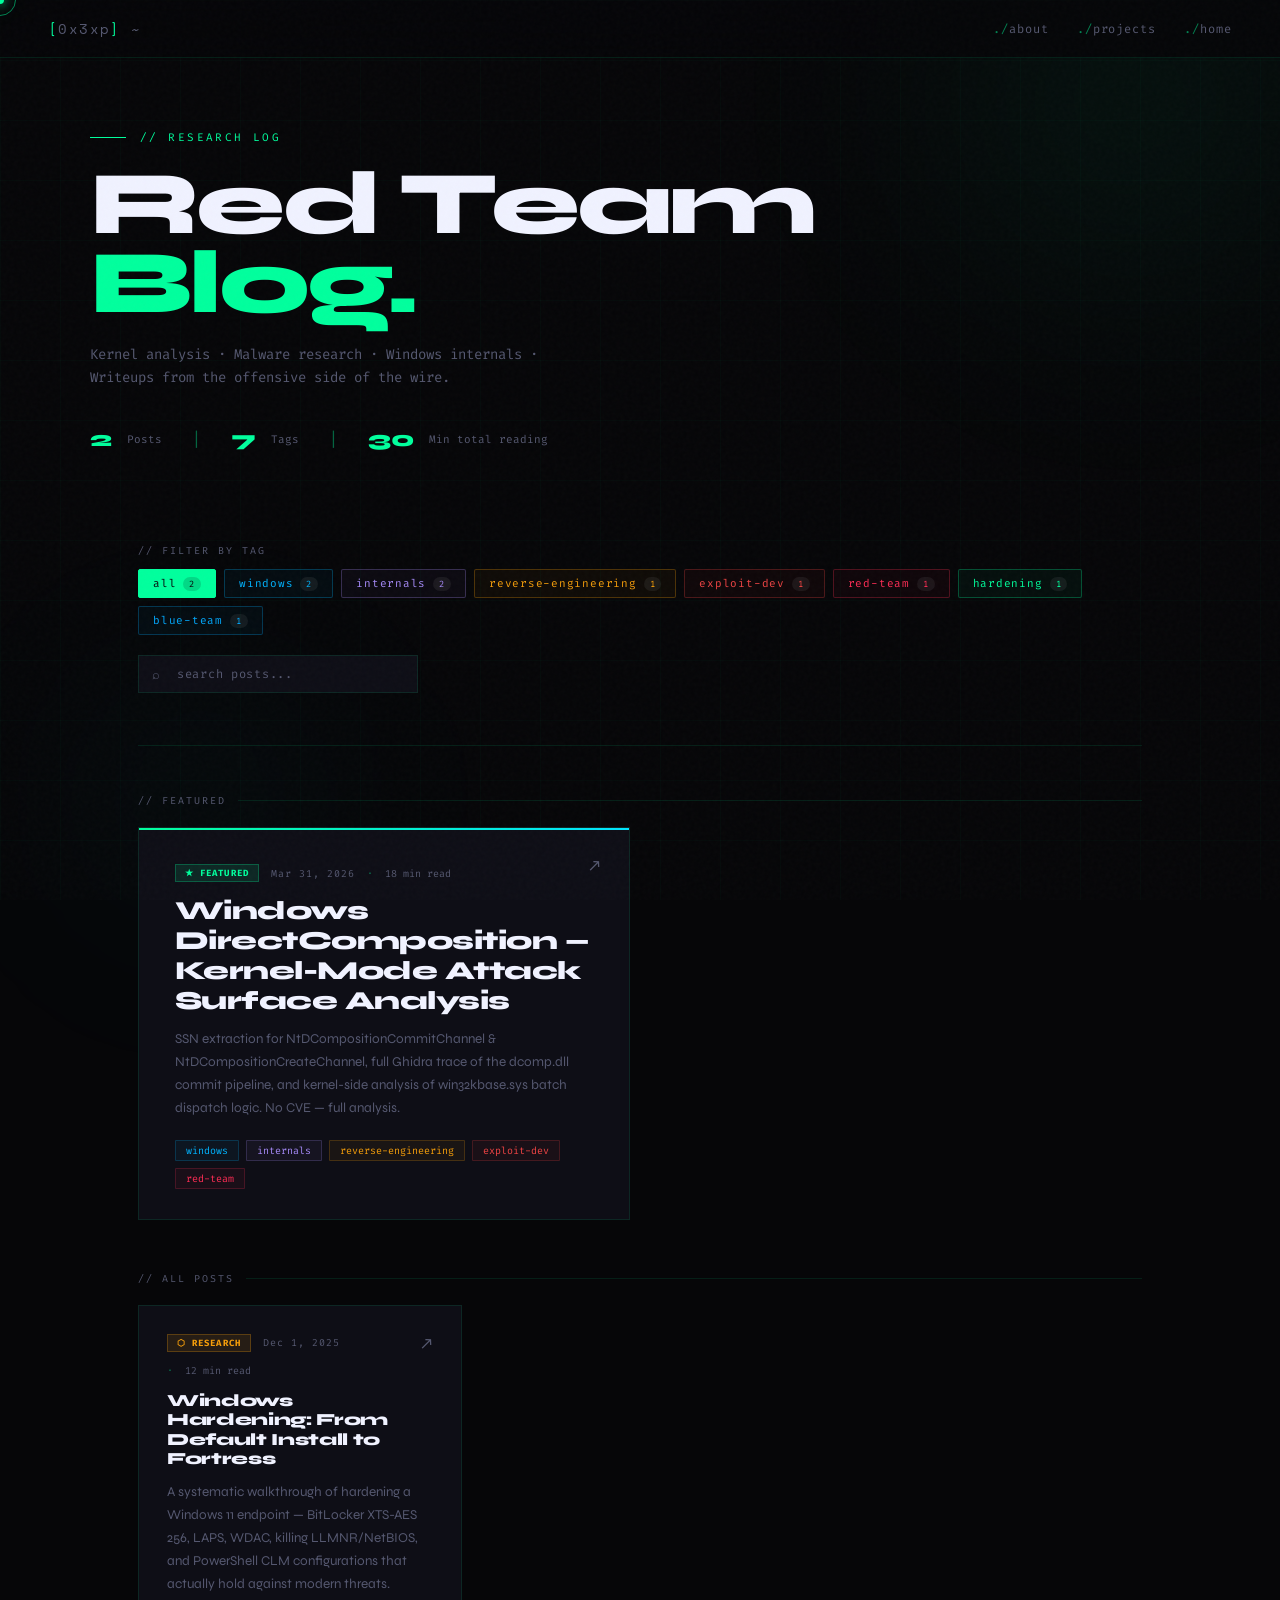
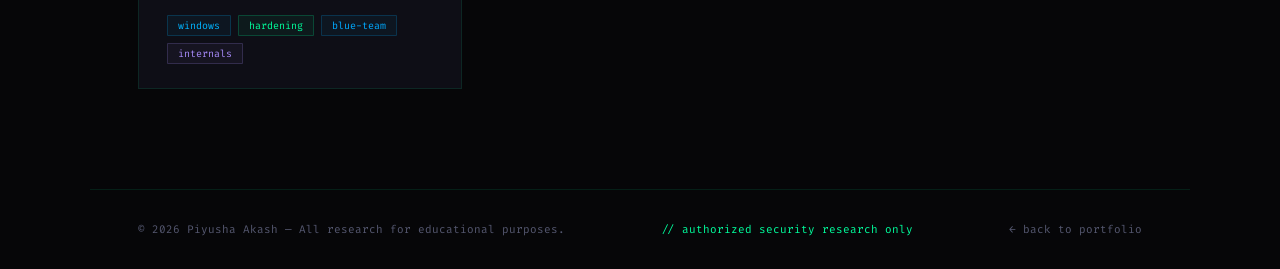
==== commit 80f231bb: "Update index.html" ====
--- a/blog/index.html
+++ b/blog/index.html
@@ -4,369 +4,115 @@
     <meta charset="UTF-8">
     <meta name="viewport" content="width=device-width, initial-scale=1.0">
     <title>Blog — Piyusha Akash · Red Team Research</title>
-    <meta name="description" content="Threat research, malware analysis, Windows internals, and red team writeups by Piyusha Akash.">
+    <meta name="description" content="Threat research, kernel analysis, malware dev, reverse engineering and red team writeups by Piyusha Akash.">
     <link rel="preconnect" href="https://fonts.googleapis.com">
     <link rel="preconnect" href="https://fonts.gstatic.com" crossorigin>
     <link href="https://fonts.googleapis.com/css2?family=Space+Mono:ital,wght@0,400;0,700;1,400&family=Syne:wght@400;600;700;800&family=Fira+Code:wght@300;400;500;600&display=swap" rel="stylesheet">
     <style>
-        :root {
-            --acid:   #00ff9d;
-            --acid2:  #00e5ff;
-            --red:    #ff2d55;
-            --bg:     #060608;
-            --bg2:    #0a0a0f;
-            --surface:  #0e0e16;
-            --surface2: #14141f;
-            --border:        rgba(0,255,157,0.10);
-            --border-bright: rgba(0,255,157,0.38);
-            --text:     #c8ccd8;
-            --text-dim: #555870;
-            --white:    #f0f2ff;
-        }
-
-        *, *::before, *::after { margin:0; padding:0; box-sizing:border-box; }
-        html { scroll-behavior:smooth; }
-
-        body {
-            background: var(--bg);
-            color: var(--text);
-            font-family: 'Syne', sans-serif;
-            overflow-x: hidden;
-            cursor: none;
-        }
-
-        /* ── CURSOR ── */
-        .cursor {
-            position:fixed; width:8px; height:8px;
-            background:var(--acid); border-radius:50%;
-            pointer-events:none; z-index:9999;
-            transform:translate(-50%,-50%);
-            box-shadow:0 0 12px var(--acid),0 0 30px rgba(0,255,157,.3);
-            transition:transform .1s;
-        }
-        .cursor-ring {
-            position:fixed; width:32px; height:32px;
-            border:1px solid rgba(0,255,157,.5); border-radius:50%;
-            pointer-events:none; z-index:9998;
-            transform:translate(-50%,-50%);
-            transition:all .15s ease;
-        }
-
-        /* ── NOISE ── */
-        body::before {
-            content:''; position:fixed; inset:0;
-            background-image:url("data:image/svg+xml,%3Csvg viewBox='0 0 256 256' xmlns='http://www.w3.org/2000/svg'%3E%3Cfilter id='noise'%3E%3CfeTurbulence type='fractalNoise' baseFrequency='0.9' numOctaves='4' stitchTiles='stitch'/%3E%3C/filter%3E%3Crect width='100%25' height='100%25' filter='url(%23noise)' opacity='1'/%3E%3C/svg%3E");
-            opacity:.025; pointer-events:none; z-index:1000;
-        }
-
-        /* ── GRID BG ── */
-        .grid-bg {
-            position:fixed; inset:0;
-            background-image:
-                linear-gradient(rgba(0,255,157,.025) 1px,transparent 1px),
-                linear-gradient(90deg,rgba(0,255,157,.025) 1px,transparent 1px);
-            background-size:60px 60px;
-            pointer-events:none;
-        }
-
-        /* ── ORBS ── */
-        .orb { position:fixed; border-radius:50%; filter:blur(100px); pointer-events:none; }
-        .orb1 { width:600px;height:600px; background:radial-gradient(circle,rgba(0,255,157,.065),transparent 70%); top:-200px;right:-150px; animation:orb-drift 9s ease-in-out infinite; }
-        .orb2 { width:400px;height:400px; background:radial-gradient(circle,rgba(0,229,255,.045),transparent 70%); bottom:-100px;left:0; animation:orb-drift 12s ease-in-out infinite reverse; }
-        @keyframes orb-drift { 0%,100%{transform:translate(0,0)} 50%{transform:translate(24px,-24px)} }
-
-        /* ── SCANLINE ── */
-        .scanline { position:fixed; width:100%; height:1px; background:linear-gradient(90deg,transparent,rgba(0,255,157,.25) 50%,transparent); animation:scan 7s linear infinite; pointer-events:none; z-index:2; }
-        @keyframes scan { 0%{top:-1px} 100%{top:100%} }
-
-        /* ── NAV ── */
-        nav {
-            position:fixed; top:0; left:0; right:0; z-index:900;
-            padding:18px 48px;
-            display:flex; justify-content:space-between; align-items:center;
-            background:rgba(6,6,8,.88); backdrop-filter:blur(24px);
-            border-bottom:1px solid var(--border);
-        }
-        .nav-logo {
-            font-family:'Space Mono',monospace; font-size:14px;
-            color:var(--acid); letter-spacing:.1em; text-decoration:none;
-        }
-        .nav-logo span { color:var(--text-dim); }
-        .nav-right { display:flex; align-items:center; gap:28px; }
-        .nav-link {
-            font-family:'Fira Code',monospace; font-size:12px; color:var(--text-dim);
-            text-decoration:none; letter-spacing:.08em; transition:color .2s; position:relative;
-        }
-        .nav-link::before { content:'./'; color:var(--acid); opacity:.5; }
-        .nav-link::after { content:''; position:absolute; bottom:-3px; left:0; width:0; height:1px; background:var(--acid); transition:width .25s ease; }
-        .nav-link:hover { color:var(--acid); }
-        .nav-link:hover::after { width:100%; }
-        .nav-link.active { color:var(--acid); }
-        .nav-link.active::after { width:100%; }
-
-        /* ── HEADER HERO ── */
-        .blog-header {
-            position:relative; padding:130px 48px 60px;
-            overflow:hidden;
-        }
-        .blog-header-inner { max-width:1100px; margin:0 auto; }
-        .bh-pre {
-            font-family:'Fira Code',monospace; font-size:11px; color:var(--acid);
-            letter-spacing:.22em; margin-bottom:20px;
-            display:flex; align-items:center; gap:14px;
-            opacity:0; animation:fadeUp .6s .1s forwards;
-        }
-        .bh-pre::before { content:''; display:block; width:36px; height:1px; background:var(--acid); }
-        h1.blog-title {
-            font-family:'Syne',sans-serif;
-            font-size:clamp(52px,7vw,96px); font-weight:800;
-            line-height:.88; letter-spacing:-.03em;
-            color:var(--white); margin-bottom:20px;
-            opacity:0; animation:fadeUp .7s .2s forwards;
-        }
-        h1.blog-title .a { color:var(--acid); }
-        .bh-sub {
-            font-family:'Fira Code',monospace; font-size:14px; color:var(--text-dim);
-            max-width:560px; line-height:1.7;
-            opacity:0; animation:fadeUp .7s .35s forwards;
-        }
-
-        /* ── STATS ROW ── */
-        .stats-row {
-            display:flex; gap:32px; align-items:center;
-            margin-top:36px; flex-wrap:wrap;
-            opacity:0; animation:fadeUp .7s .5s forwards;
-        }
-        .stat-item {
-            font-family:'Fira Code',monospace; font-size:11px; color:var(--text-dim);
-            display:flex; align-items:center; gap:8px;
-        }
-        .stat-item strong { color:var(--acid); font-size:20px; font-family:'Syne',sans-serif; font-weight:800; }
-
-        /* ── MAIN LAYOUT ── */
-        .blog-main { max-width:1100px; margin:0 auto; padding:0 48px 100px; position:relative; z-index:5; }
-
-        /* ── TAG FILTER BAR ── */
-        .filter-bar {
-            padding:32px 0 40px;
-            border-bottom:1px solid var(--border);
-            margin-bottom:48px;
-            opacity:0; animation:fadeUp .6s .6s forwards;
-        }
-        .filter-label {
-            font-family:'Fira Code',monospace; font-size:10px; color:var(--text-dim);
-            letter-spacing:.2em; margin-bottom:16px;
-        }
-        .tag-filter-wrap {
-            display:flex; flex-wrap:wrap; gap:10px; align-items:center;
-        }
-        .tag-btn {
-            font-family:'Fira Code',monospace; font-size:11px;
-            letter-spacing:.07em; padding:7px 16px;
-            border-radius:2px; border:1px solid var(--border);
-            background:var(--surface); color:var(--text-dim);
-            cursor:none; transition:all .25s ease;
-            white-space:nowrap; position:relative; overflow:hidden;
-            display:flex; align-items:center; gap:7px;
-        }
-        .tag-btn .tag-count {
-            font-size:9px; background:rgba(255,255,255,.06);
-            padding:1px 6px; border-radius:99px;
-        }
-        .tag-btn:hover { color:var(--white); border-color:rgba(255,255,255,.2); }
-        .tag-btn.active {
-            color:#060608; font-weight:700;
-        }
-        .tag-btn-all { border-color:var(--border-bright); color:var(--acid); }
-        .tag-btn-all.active { background:var(--acid); border-color:var(--acid); color:#060608; }
-
-        /* ── SEARCH ── */
-        .search-wrap {
-            position:relative; margin-top:20px;
-        }
-        .search-icon {
-            position:absolute; left:16px; top:50%; transform:translateY(-50%);
-            color:var(--text-dim); pointer-events:none;
-            font-family:'Fira Code',monospace; font-size:12px;
-        }
-        #search-input {
-            width:100%; max-width:380px;
-            background:var(--surface); border:1px solid var(--border);
-            color:var(--white); font-family:'Fira Code',monospace; font-size:12px;
-            padding:11px 16px 11px 40px; outline:none; cursor:none;
-            letter-spacing:.06em; transition:border-color .2s;
-        }
-        #search-input::placeholder { color:var(--text-dim); }
-        #search-input:focus { border-color:var(--border-bright); }
-
-        /* ── POSTS GRID ── */
-        .posts-section { }
-
-        .section-label {
-            font-family:'Fira Code',monospace; font-size:10px; color:var(--text-dim);
-            letter-spacing:.2em; margin-bottom:24px;
-            display:flex; align-items:center; gap:12px;
-        }
-        .section-label::after { content:''; flex:1; height:1px; background:var(--border); }
-
-        /* FEATURED — full width card */
-        .featured-grid {
-            display:grid; grid-template-columns:repeat(auto-fill,minmax(480px,1fr));
-            gap:20px; margin-bottom:48px;
-        }
-        .post-card-featured {
-            background:var(--surface); border:1px solid var(--border);
-            padding:36px 36px 30px; text-decoration:none;
-            display:block; position:relative; overflow:hidden;
-            transition:all .35s cubic-bezier(.2,0,0,1); cursor:none;
-        }
-        .post-card-featured::before {
-            content:''; position:absolute; top:0; left:0; right:0; height:2px;
-            background:linear-gradient(90deg,var(--acid),var(--acid2));
-        }
-        .post-card-featured::after {
-            content:''; position:absolute; inset:0;
-            background:linear-gradient(135deg,rgba(0,255,157,.04),transparent);
-            opacity:0; transition:opacity .3s;
-        }
-        .post-card-featured:hover {
-            border-color:var(--border-bright);
-            transform:translateY(-5px);
-            box-shadow:0 20px 60px rgba(0,0,0,.6),0 0 0 1px rgba(0,255,157,.08);
-        }
-        .post-card-featured:hover::after { opacity:1; }
-
-        /* REGULAR GRID */
-        .posts-grid {
-            display:grid;
-            grid-template-columns:repeat(auto-fill,minmax(320px,1fr));
-            gap:16px;
-        }
-        .post-card {
-            background:var(--surface); border:1px solid var(--border);
-            padding:28px 28px 24px; text-decoration:none;
-            display:block; position:relative; overflow:hidden;
-            transition:all .3s cubic-bezier(.2,0,0,1); cursor:none;
-        }
-        .post-card::after {
-            content:''; position:absolute; bottom:0; left:0; width:100%; height:2px;
-            background:linear-gradient(90deg,var(--acid),var(--acid2));
-            transform:scaleX(0); transform-origin:left; transition:transform .4s ease;
-        }
-        .post-card:hover::after { transform:scaleX(1); }
-        .post-card:hover {
-            border-color:rgba(0,255,157,.22);
-            transform:translateY(-4px);
-            box-shadow:0 12px 40px rgba(0,0,0,.5);
-        }
-
-        /* shared card internals */
-        .card-meta {
-            display:flex; align-items:center; gap:14px; margin-bottom:16px;
-            flex-wrap:wrap;
-        }
-        .card-date {
-            font-family:'Fira Code',monospace; font-size:10px;
-            color:var(--text-dim); letter-spacing:.1em;
-        }
-        .card-read {
-            font-family:'Fira Code',monospace; font-size:10px;
-            color:var(--text-dim); letter-spacing:.08em;
-        }
-        .card-read::before { content:'·'; margin-right:14px; color:var(--border-bright); }
-        .featured-label {
-            font-family:'Fira Code',monospace; font-size:9px; font-weight:700;
-            color:var(--acid); background:rgba(0,255,157,.1);
-            border:1px solid rgba(0,255,157,.25); padding:2px 8px;
-            letter-spacing:.12em;
-        }
-        .card-title {
-            font-family:'Syne',sans-serif; font-weight:800; color:var(--white);
-            line-height:1.15; letter-spacing:-.02em; margin-bottom:12px;
-            transition:color .2s;
-        }
-        .post-card-featured .card-title { font-size:clamp(20px,2.5vw,28px); }
-        .post-card .card-title { font-size:18px; }
-        .post-card:hover .card-title { color:var(--acid); }
-        .post-card-featured:hover .card-title { color:var(--acid); }
-        .card-excerpt {
-            font-size:14px; color:var(--text-dim);
-            line-height:1.7; margin-bottom:20px;
-        }
-        .card-tags { display:flex; flex-wrap:wrap; gap:8px; }
-        .card-tag {
-            font-family:'Fira Code',monospace; font-size:10px;
-            padding:3px 10px; letter-spacing:.06em;
-            border-radius:1px; border:1px solid;
-            transition:all .2s;
-        }
-        .card-arrow {
-            position:absolute; top:28px; right:28px;
-            font-size:18px; color:var(--text-dim);
-            transition:all .3s;
-        }
-        .post-card:hover .card-arrow,
-        .post-card-featured:hover .card-arrow { color:var(--acid); transform:translate(3px,-3px); }
-
-        /* ── EMPTY STATE ── */
-        .empty-state {
-            text-align:center; padding:80px 20px;
-            display:none;
-        }
-        .empty-state.visible { display:block; }
-        .empty-icon { font-size:48px; margin-bottom:20px; opacity:.4; }
-        .empty-title { font-family:'Syne',sans-serif; font-size:20px; font-weight:700; color:var(--white); margin-bottom:8px; }
-        .empty-sub { font-family:'Fira Code',monospace; font-size:12px; color:var(--text-dim); }
-
-        /* ── RESULT COUNT ── */
-        .result-count {
-            font-family:'Fira Code',monospace; font-size:11px; color:var(--text-dim);
-            margin-bottom:32px; display:none;
-        }
-        .result-count.visible { display:block; }
-        .result-count span { color:var(--acid); }
-
-        /* ── FOOTER ── */
-        .blog-footer {
-            border-top:1px solid var(--border); padding:32px 48px;
-            max-width:1100px; margin:0 auto;
-            display:flex; justify-content:space-between; align-items:center;
-            flex-wrap:wrap; gap:16px;
-            font-family:'Fira Code',monospace; font-size:11px; color:var(--text-dim);
-        }
-        .footer-link { color:var(--text-dim); text-decoration:none; transition:color .2s; }
-        .footer-link:hover { color:var(--acid); }
-
-        /* ── REVEAL ── */
-        .reveal { opacity:0; transform:translateY(24px); transition:opacity .7s ease,transform .7s ease; }
-        .reveal.visible { opacity:1; transform:translateY(0); }
-
-        /* ── PARTICLES ── */
-        #particles-canvas { position:fixed; inset:0; pointer-events:none; z-index:1; opacity:.3; }
-
-        @keyframes fadeUp { from{opacity:0;transform:translateY(20px)} to{opacity:1;transform:translateY(0)} }
-
-        /* ── RESPONSIVE ── */
-        @media(max-width:900px) {
-            nav { padding:16px 24px; }
-            .blog-header { padding:110px 24px 48px; }
-            .blog-main { padding:0 24px 80px; }
-            .featured-grid { grid-template-columns:1fr; }
-            .posts-grid { grid-template-columns:1fr 1fr; }
-        }
-        @media(max-width:600px) {
-            nav { padding:14px 20px; }
-            .blog-header { padding:100px 20px 40px; }
-            .blog-main { padding:0 20px 60px; }
-            .posts-grid { grid-template-columns:1fr; }
-            h1.blog-title { font-size:clamp(40px,13vw,64px); }
-            .nav-right { gap:16px; }
-            .blog-footer { padding:24px 20px; flex-direction:column; text-align:center; }
-        }
+        :root{--acid:#00ff9d;--acid2:#00e5ff;--red:#ff2d55;--gold:#f59e0b;--bg:#060608;--bg2:#0a0a0f;--surface:#0e0e16;--surface2:#14141f;--border:rgba(0,255,157,0.10);--border-bright:rgba(0,255,157,0.38);--text:#c8ccd8;--text-dim:#555870;--white:#f0f2ff}
+        *,*::before,*::after{margin:0;padding:0;box-sizing:border-box}html{scroll-behavior:smooth}
+        body{background:var(--bg);color:var(--text);font-family:'Syne',sans-serif;overflow-x:hidden;cursor:none}
+        .cursor{position:fixed;width:8px;height:8px;background:var(--acid);border-radius:50%;pointer-events:none;z-index:9999;transform:translate(-50%,-50%);box-shadow:0 0 12px var(--acid),0 0 30px rgba(0,255,157,.3);transition:transform .1s}
+        .cursor-ring{position:fixed;width:32px;height:32px;border:1px solid rgba(0,255,157,.5);border-radius:50%;pointer-events:none;z-index:9998;transform:translate(-50%,-50%);transition:all .15s ease}
+        body::before{content:'';position:fixed;inset:0;background-image:url("data:image/svg+xml,%3Csvg viewBox='0 0 256 256' xmlns='http://www.w3.org/2000/svg'%3E%3Cfilter id='noise'%3E%3CfeTurbulence type='fractalNoise' baseFrequency='0.9' numOctaves='4' stitchTiles='stitch'/%3E%3C/filter%3E%3Crect width='100%25' height='100%25' filter='url(%23noise)' opacity='1'/%3E%3C/svg%3E");opacity:.025;pointer-events:none;z-index:1000}
+        .grid-bg{position:fixed;inset:0;background-image:linear-gradient(rgba(0,255,157,.025) 1px,transparent 1px),linear-gradient(90deg,rgba(0,255,157,.025) 1px,transparent 1px);background-size:60px 60px;pointer-events:none}
+        .orb{position:fixed;border-radius:50%;filter:blur(100px);pointer-events:none}
+        .orb1{width:600px;height:600px;background:radial-gradient(circle,rgba(0,255,157,.065),transparent 70%);top:-200px;right:-150px;animation:orb-drift 9s ease-in-out infinite}
+        .orb2{width:400px;height:400px;background:radial-gradient(circle,rgba(0,229,255,.045),transparent 70%);bottom:-100px;left:0;animation:orb-drift 12s ease-in-out infinite reverse}
+        @keyframes orb-drift{0%,100%{transform:translate(0,0)}50%{transform:translate(24px,-24px)}}
+        .scanline{position:fixed;width:100%;height:1px;background:linear-gradient(90deg,transparent,rgba(0,255,157,.25) 50%,transparent);animation:scan 7s linear infinite;pointer-events:none;z-index:2}
+        @keyframes scan{0%{top:-1px}100%{top:100%}}
+        nav{position:fixed;top:0;left:0;right:0;z-index:900;padding:18px 48px;display:flex;justify-content:space-between;align-items:center;background:rgba(6,6,8,.88);backdrop-filter:blur(24px);border-bottom:1px solid var(--border)}
+        .nav-logo{font-family:'Space Mono',monospace;font-size:14px;color:var(--acid);letter-spacing:.1em;text-decoration:none}
+        .nav-logo span{color:var(--text-dim)}
+        .nav-right{display:flex;align-items:center;gap:28px}
+        .nav-link{font-family:'Fira Code',monospace;font-size:12px;color:var(--text-dim);text-decoration:none;letter-spacing:.08em;transition:color .2s;position:relative}
+        .nav-link::before{content:'./';color:var(--acid);opacity:.5}
+        .nav-link::after{content:'';position:absolute;bottom:-3px;left:0;width:0;height:1px;background:var(--acid);transition:width .25s ease}
+        .nav-link:hover{color:var(--acid)}
+        .nav-link:hover::after{width:100%}
+        .blog-header{position:relative;padding:130px 48px 64px;overflow:hidden}
+        .blog-header-inner{max-width:1100px;margin:0 auto}
+        .bh-pre{font-family:'Fira Code',monospace;font-size:11px;color:var(--acid);letter-spacing:.22em;margin-bottom:20px;display:flex;align-items:center;gap:14px;opacity:0;animation:fadeUp .6s .1s forwards}
+        .bh-pre::before{content:'';display:block;width:36px;height:1px;background:var(--acid)}
+        h1.blog-title{font-family:'Syne',sans-serif;font-size:clamp(52px,7vw,96px);font-weight:800;line-height:.88;letter-spacing:-.03em;color:var(--white);margin-bottom:20px;opacity:0;animation:fadeUp .7s .2s forwards}
+        h1.blog-title .a{color:var(--acid)}
+        .bh-sub{font-family:'Fira Code',monospace;font-size:14px;color:var(--text-dim);max-width:560px;line-height:1.7;opacity:0;animation:fadeUp .7s .35s forwards}
+        .stats-row{display:flex;gap:32px;align-items:center;margin-top:36px;flex-wrap:wrap;opacity:0;animation:fadeUp .7s .5s forwards}
+        .stat-item{font-family:'Fira Code',monospace;font-size:11px;color:var(--text-dim);display:flex;align-items:center;gap:8px}
+        .stat-item strong{color:var(--acid);font-size:22px;font-family:'Syne',sans-serif;font-weight:800}
+        .stat-divider{color:var(--border-bright);font-size:18px}
+        .blog-main{max-width:1100px;margin:0 auto;padding:0 48px 100px;position:relative;z-index:5}
+        .filter-bar{padding:28px 0 36px;border-bottom:1px solid var(--border);margin-bottom:48px;opacity:0;animation:fadeUp .6s .6s forwards}
+        .filter-top{display:flex;justify-content:space-between;align-items:flex-end;gap:20px;flex-wrap:wrap;margin-bottom:16px}
+        .filter-label{font-family:'Fira Code',monospace;font-size:10px;color:var(--text-dim);letter-spacing:.2em}
+        .search-wrap{position:relative}
+        .search-icon{position:absolute;left:14px;top:50%;transform:translateY(-50%);color:var(--text-dim);pointer-events:none;font-family:'Fira Code',monospace;font-size:13px}
+        #search-input{background:var(--surface);border:1px solid var(--border);color:var(--white);font-family:'Fira Code',monospace;font-size:12px;padding:10px 16px 10px 38px;outline:none;cursor:none;letter-spacing:.06em;transition:border-color .2s;width:280px}
+        #search-input::placeholder{color:var(--text-dim)}
+        #search-input:focus{border-color:var(--border-bright)}
+        .tag-filter-wrap{display:flex;flex-wrap:wrap;gap:8px;align-items:center}
+        .tag-btn{font-family:'Fira Code',monospace;font-size:11px;letter-spacing:.07em;padding:6px 14px;border-radius:2px;border:1px solid var(--border);background:var(--surface);color:var(--text-dim);cursor:none;transition:all .22s ease;white-space:nowrap;display:inline-flex;align-items:center;gap:7px;position:relative;overflow:hidden}
+        .tag-btn .tag-count{font-size:9px;background:rgba(255,255,255,.06);padding:1px 6px;border-radius:99px;transition:all .22s}
+        .tag-btn::after{content:'';position:absolute;bottom:0;left:0;width:0;height:2px;transition:width .3s cubic-bezier(.2,0,.2,1);background:var(--tag-color,var(--acid))}
+        .tag-btn.active::after{width:100%}
+        .tag-btn:hover{color:var(--white);border-color:rgba(255,255,255,.18)}
+        .tag-btn-all{border-color:var(--border-bright);color:var(--acid)}
+        .tag-btn-all.active{background:var(--acid);border-color:var(--acid);color:#060608}
+        .tag-btn-all.active .tag-count{background:rgba(0,0,0,.15);color:#060608}
+        .result-count{font-family:'Fira Code',monospace;font-size:11px;color:var(--text-dim);margin-bottom:32px;display:none;padding:12px 16px;background:var(--surface);border-left:2px solid var(--acid)}
+        .result-count.visible{display:block}
+        .result-count span{color:var(--acid)}
+        .section-label{font-family:'Fira Code',monospace;font-size:10px;color:var(--text-dim);letter-spacing:.2em;margin-bottom:20px;display:flex;align-items:center;gap:12px}
+        .section-label::after{content:'';flex:1;height:1px;background:var(--border)}
+        .featured-grid{display:grid;grid-template-columns:repeat(auto-fill,minmax(480px,1fr));gap:20px;margin-bottom:52px}
+        .post-card-featured{background:var(--surface);border:1px solid var(--border);padding:36px 36px 30px;text-decoration:none;display:block;position:relative;overflow:hidden;transition:all .35s cubic-bezier(.2,0,0,1);cursor:none}
+        .post-card-featured::before{content:'';position:absolute;top:0;left:0;right:0;height:2px;background:linear-gradient(90deg,var(--acid),var(--acid2))}
+        .post-card-featured::after{content:'';position:absolute;inset:0;background:linear-gradient(135deg,rgba(0,255,157,.04),transparent);opacity:0;transition:opacity .3s;pointer-events:none}
+        .post-card-featured:hover{border-color:var(--border-bright);transform:translateY(-5px);box-shadow:0 20px 60px rgba(0,0,0,.6),0 0 0 1px rgba(0,255,157,.08)}
+        .post-card-featured:hover::after{opacity:1}
+        .card-scan{position:absolute;top:-100%;left:0;width:100%;height:50%;background:linear-gradient(180deg,transparent,rgba(0,255,157,.025),transparent);pointer-events:none}
+        .post-card-featured:hover .card-scan{animation:card-scan .7s linear forwards}
+        @keyframes card-scan{from{top:-50%}to{top:120%}}
+        .posts-grid{display:grid;grid-template-columns:repeat(auto-fill,minmax(320px,1fr));gap:16px}
+        .post-card{background:var(--surface);border:1px solid var(--border);padding:28px 28px 24px;text-decoration:none;display:block;position:relative;overflow:hidden;transition:all .3s cubic-bezier(.2,0,0,1);cursor:none}
+        .post-card::after{content:'';position:absolute;bottom:0;left:0;width:100%;height:2px;background:linear-gradient(90deg,var(--acid),var(--acid2));transform:scaleX(0);transform-origin:left;transition:transform .4s ease}
+        .post-card:hover::after{transform:scaleX(1)}
+        .post-card:hover{border-color:rgba(0,255,157,.22);transform:translateY(-4px);box-shadow:0 12px 40px rgba(0,0,0,.5)}
+        .post-card .card-corner{position:absolute;top:-1px;right:-1px;width:0;height:0;border-style:solid;border-width:0 20px 20px 0;border-color:transparent var(--acid) transparent transparent;opacity:0;transition:opacity .25s}
+        .post-card:hover .card-corner{opacity:1}
+        .card-meta{display:flex;align-items:center;gap:12px;margin-bottom:14px;flex-wrap:wrap}
+        .card-date{font-family:'Fira Code',monospace;font-size:10px;color:var(--text-dim);letter-spacing:.1em}
+        .card-read{font-family:'Fira Code',monospace;font-size:10px;color:var(--text-dim)}
+        .card-read::before{content:'·';margin-right:12px;color:var(--border-bright)}
+        .card-type{font-family:'Fira Code',monospace;font-size:9px;font-weight:700;letter-spacing:.12em;padding:2px 9px}
+        .ct-featured{color:var(--acid);background:rgba(0,255,157,.1);border:1px solid rgba(0,255,157,.25)}
+        .ct-research{color:var(--gold);background:rgba(245,158,11,.1);border:1px solid rgba(245,158,11,.25)}
+        .ct-post{color:var(--acid2);background:rgba(0,229,255,.08);border:1px solid rgba(0,229,255,.2)}
+        .card-title{font-family:'Syne',sans-serif;font-weight:800;color:var(--white);line-height:1.15;letter-spacing:-.02em;margin-bottom:12px;transition:color .2s}
+        .post-card-featured .card-title{font-size:clamp(20px,2.5vw,26px)}
+        .post-card .card-title{font-size:17px}
+        .post-card:hover .card-title,.post-card-featured:hover .card-title{color:var(--acid)}
+        .card-excerpt{font-size:13.5px;color:var(--text-dim);line-height:1.7;margin-bottom:20px;font-family:'Syne',sans-serif;font-weight:400}
+        .card-tags{display:flex;flex-wrap:wrap;gap:7px}
+        .card-tag{font-family:'Fira Code',monospace;font-size:10px;padding:3px 10px;border:1px solid;border-radius:1px;transition:all .2s}
+        .card-arrow{position:absolute;top:28px;right:28px;font-size:17px;color:var(--text-dim);transition:all .3s}
+        .post-card:hover .card-arrow,.post-card-featured:hover .card-arrow{color:var(--acid);transform:translate(3px,-3px)}
+        .empty-state{text-align:center;padding:80px 20px;display:none}
+        .empty-state.visible{display:block}
+        .empty-icon{font-size:44px;margin-bottom:18px;opacity:.35}
+        .empty-title{font-family:'Syne',sans-serif;font-size:18px;font-weight:700;color:var(--white);margin-bottom:8px}
+        .empty-sub{font-family:'Fira Code',monospace;font-size:12px;color:var(--text-dim)}
+        .blog-footer{border-top:1px solid var(--border);padding:32px 48px;max-width:1100px;margin:0 auto;display:flex;justify-content:space-between;align-items:center;flex-wrap:wrap;gap:16px;font-family:'Fira Code',monospace;font-size:11px;color:var(--text-dim)}
+        .footer-link{color:var(--text-dim);text-decoration:none;transition:color .2s}
+        .footer-link:hover{color:var(--acid)}
+        #particles-canvas{position:fixed;inset:0;pointer-events:none;z-index:1;opacity:.3}
+        @keyframes fadeUp{from{opacity:0;transform:translateY(20px)}to{opacity:1;transform:translateY(0)}}
+        @media(max-width:900px){nav{padding:16px 24px}.blog-header{padding:110px 24px 48px}.blog-main{padding:0 24px 80px}.blog-footer{padding:24px}.featured-grid{grid-template-columns:1fr}.posts-grid{grid-template-columns:1fr 1fr}#search-input{width:220px}}
+        @media(max-width:600px){nav{padding:14px 20px}.blog-header{padding:100px 20px 40px}.blog-main{padding:0 20px 60px}.posts-grid{grid-template-columns:1fr}h1.blog-title{font-size:clamp(40px,13vw,64px)}.filter-top{flex-direction:column;align-items:flex-start}#search-input{width:100%}.blog-footer{padding:20px;flex-direction:column;text-align:center}}
     </style>
 </head>
 <body>
-
 <div class="cursor" id="cursor"></div>
 <div class="cursor-ring" id="cursorRing"></div>
 <canvas id="particles-canvas"></canvas>
@@ -374,8 +120,6 @@
 <div class="orb orb1"></div>
 <div class="orb orb2"></div>
 <div class="scanline"></div>
-
-<!-- NAV -->
 <nav id="navbar">
     <a href="../" class="nav-logo">[<span>0x3xp</span>] <span style="color:var(--text-dim)">~</span></a>
     <div class="nav-right">
@@ -384,354 +128,109 @@
         <a href="../" class="nav-link">home</a>
     </div>
 </nav>
-
-<!-- HEADER -->
 <header class="blog-header">
     <div class="blog-header-inner">
         <div class="bh-pre">// RESEARCH LOG</div>
         <h1 class="blog-title">Red Team<br><span class="a">Blog.</span></h1>
-        <p class="bh-sub">
-            Threat research · Malware analysis · Windows internals ·<br>
-            Writeups from the offensive side of the wire.
-        </p>
+        <p class="bh-sub">Kernel analysis · Malware research · Windows internals ·<br>Writeups from the offensive side of the wire.</p>
         <div class="stats-row">
             <div class="stat-item"><strong id="stat-posts">0</strong>&nbsp;Posts</div>
-            <div class="stat-item" style="color:var(--border)">|</div>
+            <span class="stat-divider">|</span>
             <div class="stat-item"><strong id="stat-tags">0</strong>&nbsp;Tags</div>
-            <div class="stat-item" style="color:var(--border)">|</div>
-            <div class="stat-item"><strong>∞</strong>&nbsp;Hours of research</div>
+            <span class="stat-divider">|</span>
+            <div class="stat-item"><strong id="stat-read">0</strong>&nbsp;Min total reading</div>
         </div>
     </div>
 </header>
-
-<!-- MAIN -->
 <main class="blog-main">
-
-    <!-- FILTER BAR -->
     <div class="filter-bar">
-        <div class="filter-label">// FILTER BY TAG</div>
-        <div class="tag-filter-wrap" id="tag-filter-wrap">
-            <!-- injected by JS -->
+        <div class="filter-top">
+            <div>
+                <div class="filter-label" style="margin-bottom:12px;">// FILTER BY TAG</div>
+                <div class="tag-filter-wrap" id="tag-filter-wrap"></div>
+            </div>
+            <div class="search-wrap">
+                <span class="search-icon">⌕</span>
+                <input type="text" id="search-input" placeholder="search posts..." spellcheck="false" autocomplete="off">
+            </div>
         </div>
-        <div class="search-wrap">
-            <span class="search-icon">⌕</span>
-            <input type="text" id="search-input" placeholder="search posts..." spellcheck="false" autocomplete="off">
-        </div>
-    </div>
-
-    <!-- RESULT COUNT (shown when filtered) -->
+    </div>
     <div class="result-count" id="result-count">
-        Showing <span id="rc-num">0</span> post(s) matching <span id="rc-filter">""</span>
-    </div>
-
-    <!-- FEATURED POSTS -->
+        <span id="rc-num">0</span> post(s) matching <span id="rc-filter">""</span>
+        &nbsp;·&nbsp; <span style="cursor:pointer;" onclick="clearFilter()">clear ×</span>
+    </div>
     <div id="featured-section">
         <div class="section-label">// FEATURED</div>
         <div class="featured-grid" id="featured-grid"></div>
     </div>
-
-    <!-- ALL POSTS -->
     <div id="posts-section">
         <div class="section-label" id="posts-section-label">// ALL POSTS</div>
         <div class="posts-grid" id="posts-grid"></div>
     </div>
-
-    <!-- EMPTY STATE -->
     <div class="empty-state" id="empty-state">
         <div class="empty-icon">◎</div>
         <div class="empty-title">No posts found</div>
         <div class="empty-sub">// try a different tag or search term</div>
     </div>
-
 </main>
-
 <footer>
     <div class="blog-footer">
-        <span>© 2025 Piyusha Akash — All research for educational purposes.</span>
+        <span>© 2026 Piyusha Akash — All research for educational purposes.</span>
         <span style="color:var(--acid)">// authorized security research only</span>
         <a href="../" class="footer-link">← back to portfolio</a>
     </div>
 </footer>
-
-<!-- Load posts registry FIRST, then run the app -->
 <script src="posts.js"></script>
 <script>
-/* ============================================================
-   BLOG ENGINE — reads POSTS & TAG_COLORS from posts.js
-   ============================================================ */
-
-// ── UTILITIES ─────────────────────────────────────────────
-function formatDate(iso) {
-    const d = new Date(iso + 'T00:00:00');
-    return d.toLocaleDateString('en-US', { year:'numeric', month:'short', day:'numeric' });
-}
-
-function tagStyle(tag) {
-    const col = (TAG_COLORS && TAG_COLORS[tag]) || TAG_DEFAULT_COLOR || '#555870';
-    return `color:${col};border-color:${col}33;background:${col}0d`;
-}
-
-function tagBtnStyle(tag, active) {
-    const col = (TAG_COLORS && TAG_COLORS[tag]) || TAG_DEFAULT_COLOR || '#555870';
-    if (active) return `background:${col};border-color:${col};color:#060608`;
-    return `border-color:${col}44;color:${col};background:${col}0a`;
-}
-
-// ── COLLECT ALL UNIQUE TAGS ────────────────────────────────
-function allTags() {
-    const map = {};
-    POSTS.forEach(p => p.tags.forEach(t => { map[t] = (map[t] || 0) + 1; }));
-    return Object.entries(map).sort((a,b) => b[1]-a[1]); // sorted by frequency
-}
-
-// ── BUILD TAG FILTER BAR ───────────────────────────────────
-let activeTag = 'all';
-let searchQuery = '';
-
-function buildTagBar() {
-    const wrap = document.getElementById('tag-filter-wrap');
-    const tags = allTags();
-
-    const allBtn = document.createElement('button');
-    allBtn.className = 'tag-btn tag-btn-all' + (activeTag === 'all' ? ' active' : '');
-    allBtn.innerHTML = `all <span class="tag-count">${POSTS.length}</span>`;
-    allBtn.onclick = () => setTag('all');
-    wrap.appendChild(allBtn);
-
-    tags.forEach(([tag, count]) => {
-        const btn = document.createElement('button');
-        btn.className = 'tag-btn' + (activeTag === tag ? ' active' : '');
-        btn.style.cssText = tagBtnStyle(tag, activeTag === tag);
-        btn.dataset.tag = tag;
-        btn.innerHTML = `${tag} <span class="tag-count">${count}</span>`;
-        btn.onclick = () => setTag(tag);
-        wrap.appendChild(btn);
-    });
-}
-
-function setTag(tag) {
-    activeTag = tag;
-    // Update button styles
-    document.querySelectorAll('.tag-btn').forEach(btn => {
-        const t = btn.dataset.tag;
-        if (!t) { // "all" button
-            btn.classList.toggle('active', tag === 'all');
-        } else {
-            btn.classList.toggle('active', tag === t);
-            btn.style.cssText = tagBtnStyle(t, tag === t);
-        }
-    });
-    renderPosts();
-}
-
-// ── FILTER LOGIC ───────────────────────────────────────────
-function filteredPosts() {
-    return POSTS.filter(p => {
-        const tagMatch = activeTag === 'all' || p.tags.includes(activeTag);
-        const q = searchQuery.toLowerCase().trim();
-        const searchMatch = !q ||
-            p.title.toLowerCase().includes(q) ||
-            p.excerpt.toLowerCase().includes(q) ||
-            p.tags.some(t => t.includes(q));
-        return tagMatch && searchMatch;
-    });
-}
-
-// ── RENDER CARD HTML ───────────────────────────────────────
-function cardTagsHTML(tags) {
-    return tags.map(t => `<span class="card-tag" style="${tagStyle(t)}">${t}</span>`).join('');
-}
-
-function featuredCardHTML(p) {
-    return `
-    <a href="posts/${p.slug}.html" class="post-card-featured" data-tags="${p.tags.join(',')}">
-        <span class="card-arrow">↗</span>
-        <div class="card-meta">
-            <span class="featured-label">★ FEATURED</span>
-            <span class="card-date">${formatDate(p.date)}</span>
-            <span class="card-read">${p.readTime}</span>
-        </div>
-        <div class="card-title">${p.title}</div>
-        <div class="card-excerpt">${p.excerpt}</div>
-        <div class="card-tags">${cardTagsHTML(p.tags)}</div>
-    </a>`;
-}
-
-function regularCardHTML(p) {
-    return `
-    <a href="posts/${p.slug}.html" class="post-card" data-tags="${p.tags.join(',')}">
-        <span class="card-arrow">↗</span>
-        <div class="card-meta">
-            <span class="card-date">${formatDate(p.date)}</span>
-            <span class="card-read">${p.readTime}</span>
-        </div>
-        <div class="card-title">${p.title}</div>
-        <div class="card-excerpt">${p.excerpt}</div>
-        <div class="card-tags">${cardTagsHTML(p.tags)}</div>
-    </a>`;
-}
-
-// ── MAIN RENDER ────────────────────────────────────────────
-function renderPosts() {
-    const posts = filteredPosts();
-    const isFiltering = activeTag !== 'all' || searchQuery.trim();
-
-    const featuredSection = document.getElementById('featured-section');
-    const postsSection = document.getElementById('posts-section');
-    const featuredGrid = document.getElementById('featured-grid');
-    const postsGrid = document.getElementById('posts-grid');
-    const emptyState = document.getElementById('empty-state');
-    const resultCount = document.getElementById('result-count');
-    const postsSectionLabel = document.getElementById('posts-section-label');
-
-    if (posts.length === 0) {
-        featuredSection.style.display = 'none';
-        postsSection.style.display = 'none';
-        emptyState.classList.add('visible');
-        resultCount.classList.remove('visible');
-        return;
-    }
-
-    emptyState.classList.remove('visible');
-
-    // When filtering — show all results in one flat grid, no featured separation
-    if (isFiltering) {
-        featuredSection.style.display = 'none';
-        postsSection.style.display = 'block';
-        postsSectionLabel.textContent = `// RESULTS`;
-        postsGrid.innerHTML = posts.map(p => regularCardHTML(p)).join('');
-
-        resultCount.classList.add('visible');
-        document.getElementById('rc-num').textContent = posts.length;
-        const filterDesc = activeTag !== 'all'
-            ? `#${activeTag}${searchQuery ? ' + "' + searchQuery + '"' : ''}`
-            : `"${searchQuery}"`;
-        document.getElementById('rc-filter').textContent = filterDesc;
-    } else {
-        // Default view — featured + regular
-        resultCount.classList.remove('visible');
-        const featured = posts.filter(p => p.featured);
-        const regular  = posts.filter(p => !p.featured);
-
-        if (featured.length > 0) {
-            featuredSection.style.display = 'block';
-            featuredGrid.innerHTML = featured.map(featuredCardHTML).join('');
-        } else {
-            featuredSection.style.display = 'none';
-        }
-
-        if (regular.length > 0) {
-            postsSection.style.display = 'block';
-            postsSectionLabel.textContent = `// ALL POSTS`;
-            postsGrid.innerHTML = regular.map(regularCardHTML).join('');
-        } else {
-            postsSection.style.display = 'none';
-        }
-    }
-
-    // Cursor hover for new cards
-    attachCursorHover();
-}
-
-// ── STATS ──────────────────────────────────────────────────
-function renderStats() {
-    document.getElementById('stat-posts').textContent = POSTS.length;
-    document.getElementById('stat-tags').textContent = allTags().length;
-}
-
-// ── SEARCH ─────────────────────────────────────────────────
-document.getElementById('search-input').addEventListener('input', e => {
-    searchQuery = e.target.value;
-    renderPosts();
-});
-
-// ── CURSOR ─────────────────────────────────────────────────
-const cursor = document.getElementById('cursor');
-const ring   = document.getElementById('cursorRing');
+function formatDate(iso){return new Date(iso+'T00:00:00').toLocaleDateString('en-US',{year:'numeric',month:'short',day:'numeric'})}
+function tagStyle(tag){const c=(TAG_COLORS&&TAG_COLORS[tag])||TAG_DEFAULT_COLOR||'#555870';return`color:${c};border-color:${c}33;background:${c}0d`}
+function tagBtnStyle(tag,active){const c=(TAG_COLORS&&TAG_COLORS[tag])||TAG_DEFAULT_COLOR||'#555870';return active?`background:${c};border-color:${c};color:#060608;`:`border-color:${c}44;color:${c};background:${c}0a;`}
+function tagColor(tag){return(TAG_COLORS&&TAG_COLORS[tag])||'#555870'}
+function allTags(){const m={};POSTS.forEach(p=>p.tags.forEach(t=>{m[t]=(m[t]||0)+1}));return Object.entries(m).sort((a,b)=>b[1]-a[1])}
+function postType(p){const re=['reverse-engineering','exploit-dev','kernel','internals','malware-dev','evasion'];const isR=p.tags.some(t=>re.includes(t));if(p.featured)return{cls:'ct-featured',label:'★ FEATURED'};if(isR)return{cls:'ct-research',label:'⬡ RESEARCH'};return{cls:'ct-post',label:'✦ POST'}}
+let activeTag='all',searchQuery='';
+function buildTagBar(){
+    const wrap=document.getElementById('tag-filter-wrap');wrap.innerHTML='';
+    const allBtn=document.createElement('button');allBtn.className='tag-btn tag-btn-all'+(activeTag==='all'?' active':'');allBtn.innerHTML=`all <span class="tag-count">${POSTS.length}</span>`;allBtn.addEventListener('click',()=>setTag('all'));wrap.appendChild(allBtn);
+    allTags().forEach(([tag,count])=>{const btn=document.createElement('button');btn.className='tag-btn'+(activeTag===tag?' active':'');btn.style.cssText=tagBtnStyle(tag,activeTag===tag);btn.style.setProperty('--tag-color',tagColor(tag));btn.dataset.tag=tag;btn.innerHTML=`${tag} <span class="tag-count">${count}</span>`;btn.addEventListener('click',()=>setTag(tag));wrap.appendChild(btn)})
+}
+function setTag(tag){
+    activeTag=tag;
+    document.querySelectorAll('.tag-btn').forEach(btn=>{const t=btn.dataset.tag;if(!t){btn.classList.toggle('active',tag==='all')}else{const a=tag===t;btn.classList.toggle('active',a);btn.style.cssText=tagBtnStyle(t,a);btn.style.setProperty('--tag-color',tagColor(t))}});
+    renderPosts()
+}
+function clearFilter(){activeTag='all';searchQuery='';document.getElementById('search-input').value='';buildTagBar();renderPosts()}
+function filteredPosts(){return POSTS.filter(p=>{const tok=activeTag==='all'||p.tags.includes(activeTag);const q=searchQuery.toLowerCase().trim();const sok=!q||p.title.toLowerCase().includes(q)||p.excerpt.toLowerCase().includes(q)||p.tags.some(t=>t.includes(q));return tok&&sok})}
+function cardTagsHTML(tags){return tags.map(t=>`<span class="card-tag" style="${tagStyle(t)}">${t}</span>`).join('')}
+function featuredCardHTML(p){const{cls,label}=postType(p);return`<a href="posts/${p.slug}.html" class="post-card-featured"><div class="card-scan"></div><span class="card-arrow">↗</span><div class="card-meta"><span class="card-type ${cls}">${label}</span><span class="card-date">${formatDate(p.date)}</span><span class="card-read">${p.readTime}</span></div><div class="card-title">${p.title}</div><div class="card-excerpt">${p.excerpt}</div><div class="card-tags">${cardTagsHTML(p.tags)}</div></a>`}
+function regularCardHTML(p){const{cls,label}=postType(p);return`<a href="posts/${p.slug}.html" class="post-card"><div class="card-corner"></div><span class="card-arrow">↗</span><div class="card-meta"><span class="card-type ${cls}">${label}</span><span class="card-date">${formatDate(p.date)}</span><span class="card-read">${p.readTime}</span></div><div class="card-title">${p.title}</div><div class="card-excerpt">${p.excerpt}</div><div class="card-tags">${cardTagsHTML(p.tags)}</div></a>`}
+function renderPosts(){
+    const posts=filteredPosts(),isF=activeTag!=='all'||searchQuery.trim();
+    const fs=document.getElementById('featured-section'),ps=document.getElementById('posts-section'),fg=document.getElementById('featured-grid'),pg=document.getElementById('posts-grid'),em=document.getElementById('empty-state'),rc=document.getElementById('result-count'),lbl=document.getElementById('posts-section-label');
+    if(!posts.length){fs.style.display='none';ps.style.display='none';em.classList.add('visible');rc.classList.remove('visible');return}
+    em.classList.remove('visible');
+    if(isF){fs.style.display='none';ps.style.display='block';lbl.textContent='// RESULTS';pg.innerHTML=posts.map(regularCardHTML).join('');rc.classList.add('visible');document.getElementById('rc-num').textContent=posts.length;document.getElementById('rc-filter').textContent=activeTag!=='all'?`#${activeTag}`:`"${searchQuery}"`}
+    else{rc.classList.remove('visible');const feat=posts.filter(p=>p.featured),reg=posts.filter(p=>!p.featured);feat.length?(fs.style.display='block',fg.innerHTML=feat.map(featuredCardHTML).join('')):(fs.style.display='none');reg.length?(ps.style.display='block',lbl.textContent='// ALL POSTS',pg.innerHTML=reg.map(regularCardHTML).join('')):(ps.style.display='none')}
+    attachHover()
+}
+function renderStats(){
+    document.getElementById('stat-posts').textContent=POSTS.length;
+    document.getElementById('stat-tags').textContent=allTags().length;
+    document.getElementById('stat-read').textContent=POSTS.reduce((a,p)=>a+(parseInt(p.readTime)||0),0)
+}
+document.getElementById('search-input').addEventListener('input',e=>{searchQuery=e.target.value;renderPosts()});
+const cursor=document.getElementById('cursor'),ring=document.getElementById('cursorRing');
 let mx=0,my=0,rx=0,ry=0;
-document.addEventListener('mousemove', e => {
-    mx=e.clientX; my=e.clientY;
-    cursor.style.left=mx+'px'; cursor.style.top=my+'px';
-});
-(function animRing() {
-    rx+=(mx-rx)*.12; ry+=(my-ry)*.12;
-    ring.style.left=rx+'px'; ring.style.top=ry+'px';
-    requestAnimationFrame(animRing);
-})();
-
-function attachCursorHover() {
-    document.querySelectorAll('a,button,input,.tag-btn').forEach(el => {
-        el.removeEventListener('mouseenter', onEnter);
-        el.removeEventListener('mouseleave', onLeave);
-        el.addEventListener('mouseenter', onEnter);
-        el.addEventListener('mouseleave', onLeave);
-    });
-}
-function onEnter() {
-    cursor.style.transform='translate(-50%,-50%) scale(2)';
-    ring.style.transform='translate(-50%,-50%) scale(1.4)';
-    ring.style.borderColor='rgba(0,255,157,.8)';
-}
-function onLeave() {
-    cursor.style.transform='translate(-50%,-50%) scale(1)';
-    ring.style.transform='translate(-50%,-50%) scale(1)';
-    ring.style.borderColor='rgba(0,255,157,.5)';
-}
-
-// ── PARTICLES ─────────────────────────────────────────────
-(function() {
-    const canvas = document.getElementById('particles-canvas');
-    const ctx = canvas.getContext('2d');
-    let W,H,particles=[];
-    function resize() { W=canvas.width=window.innerWidth; H=canvas.height=window.innerHeight; }
-    resize(); window.addEventListener('resize',resize);
-    for(let i=0;i<45;i++) particles.push({
-        x:Math.random()*W, y:Math.random()*H,
-        r:Math.random()*1.3+.3, dx:(Math.random()-.5)*.3,
-        dy:-(Math.random()*.35+.08), alpha:Math.random()*.5+.1,
-        pulse:Math.random()*Math.PI*2
-    });
-    function draw() {
-        ctx.clearRect(0,0,W,H);
-        particles.forEach(p => {
-            p.pulse+=.018;
-            const a=p.alpha*(.6+.4*Math.sin(p.pulse));
-            ctx.beginPath(); ctx.arc(p.x,p.y,p.r,0,Math.PI*2);
-            ctx.fillStyle=`rgba(0,255,157,${a})`; ctx.fill();
-            p.x+=p.dx; p.y+=p.dy;
-            if(p.y<-5){p.y=H+5;p.x=Math.random()*W;}
-            if(p.x<-5)p.x=W+5; if(p.x>W+5)p.x=-5;
-        });
-        requestAnimationFrame(draw);
-    }
-    draw();
-})();
-
-// ── ORB PARALLAX ──────────────────────────────────────────
-const orb1=document.querySelector('.orb1');
-const orb2=document.querySelector('.orb2');
-window.addEventListener('mousemove',e=>{
-    const rx=(e.clientX/window.innerWidth-.5)*25;
-    const ry=(e.clientY/window.innerHeight-.5)*18;
-    if(orb1)orb1.style.transform=`translate(${rx}px,${ry}px)`;
-    if(orb2)orb2.style.transform=`translate(${-rx*.6}px,${-ry*.6}px)`;
-});
-
-// ── REVEAL ON SCROLL ──────────────────────────────────────
-const revealObs = new IntersectionObserver(entries => {
-    entries.forEach(e => { if(e.isIntersecting){e.target.classList.add('visible');revealObs.unobserve(e.target);} });
-},{threshold:.1});
-document.querySelectorAll('.reveal').forEach(r=>revealObs.observe(r));
-
-// ── INIT ──────────────────────────────────────────────────
-renderStats();
-buildTagBar();
-renderPosts();
-attachCursorHover();
-
-// URL-based tag filter (e.g. blog/index.html?tag=malware-dev)
-const urlTag = new URLSearchParams(window.location.search).get('tag');
-if (urlTag) setTag(urlTag);
+document.addEventListener('mousemove',e=>{mx=e.clientX;my=e.clientY;cursor.style.left=mx+'px';cursor.style.top=my+'px'});
+(function anim(){rx+=(mx-rx)*.12;ry+=(my-ry)*.12;ring.style.left=rx+'px';ring.style.top=ry+'px';requestAnimationFrame(anim)})();
+function onE(){cursor.style.transform='translate(-50%,-50%) scale(2)';ring.style.transform='translate(-50%,-50%) scale(1.4)';ring.style.borderColor='rgba(0,255,157,.8)'}
+function onL(){cursor.style.transform='translate(-50%,-50%) scale(1)';ring.style.transform='translate(-50%,-50%) scale(1)';ring.style.borderColor='rgba(0,255,157,.5)'}
+function attachHover(){document.querySelectorAll('a,button,input,.tag-btn').forEach(el=>{el.removeEventListener('mouseenter',onE);el.removeEventListener('mouseleave',onL);el.addEventListener('mouseenter',onE);el.addEventListener('mouseleave',onL)})}
+(function(){const canvas=document.getElementById('particles-canvas'),ctx=canvas.getContext('2d');let W,H,P=[];function resize(){W=canvas.width=window.innerWidth;H=canvas.height=window.innerHeight}resize();window.addEventListener('resize',resize);for(let i=0;i<45;i++)P.push({x:Math.random()*W,y:Math.random()*H,r:Math.random()*1.3+.3,dx:(Math.random()-.5)*.3,dy:-(Math.random()*.35+.08),a:Math.random()*.5+.1,p:Math.random()*Math.PI*2});function draw(){ctx.clearRect(0,0,W,H);P.forEach(p=>{p.p+=.018;const a=p.a*(.6+.4*Math.sin(p.p));ctx.beginPath();ctx.arc(p.x,p.y,p.r,0,Math.PI*2);ctx.fillStyle=`rgba(0,255,157,${a})`;ctx.fill();p.x+=p.dx;p.y+=p.dy;if(p.y<-5){p.y=H+5;p.x=Math.random()*W}if(p.x<-5)p.x=W+5;if(p.x>W+5)p.x=-5});requestAnimationFrame(draw)}draw()})();
+const o1=document.querySelector('.orb1'),o2=document.querySelector('.orb2');
+window.addEventListener('mousemove',e=>{const rx=(e.clientX/window.innerWidth-.5)*26,ry=(e.clientY/window.innerHeight-.5)*20;if(o1)o1.style.transform=`translate(${rx}px,${ry}px)`;if(o2)o2.style.transform=`translate(${-rx*.6}px,${-ry*.6}px)`});
+renderStats();buildTagBar();renderPosts();attachHover();
+const urlTag=new URLSearchParams(window.location.search).get('tag');if(urlTag)setTag(urlTag);
 </script>
 </body>
 </html>
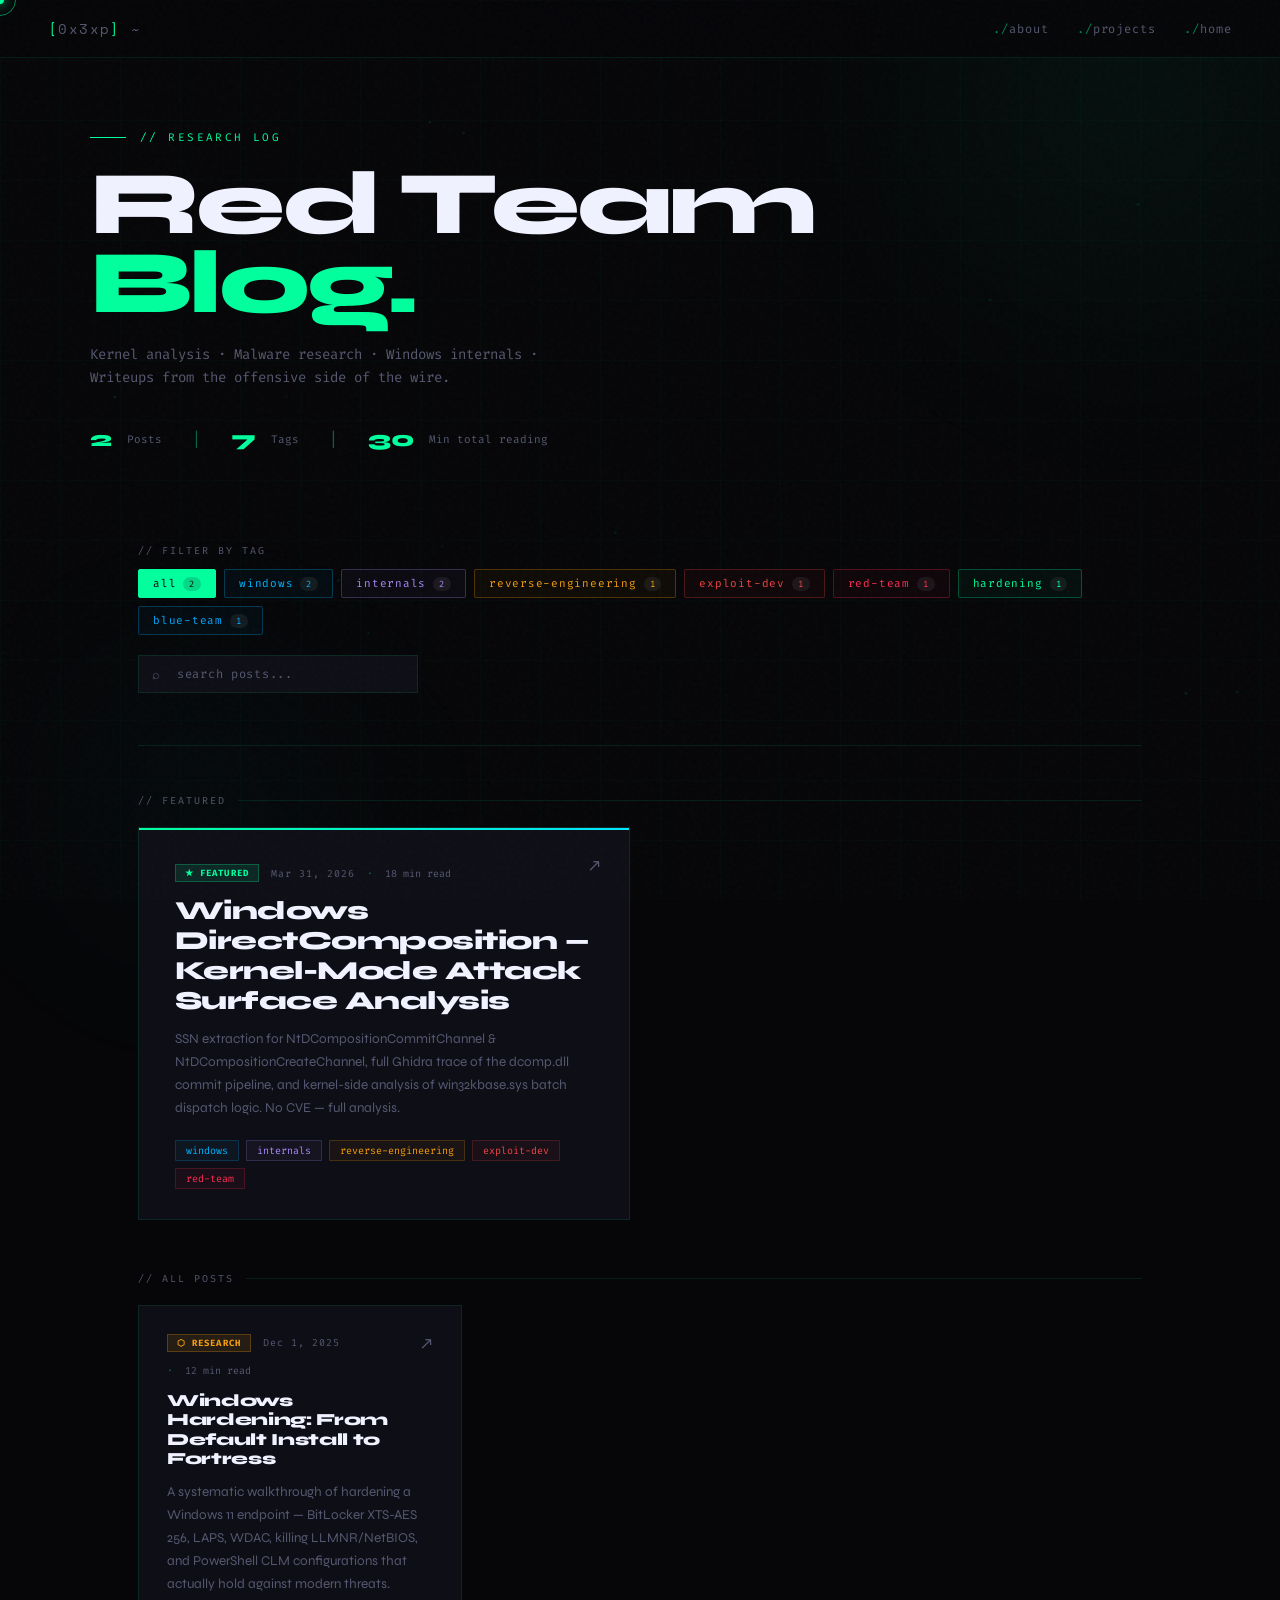
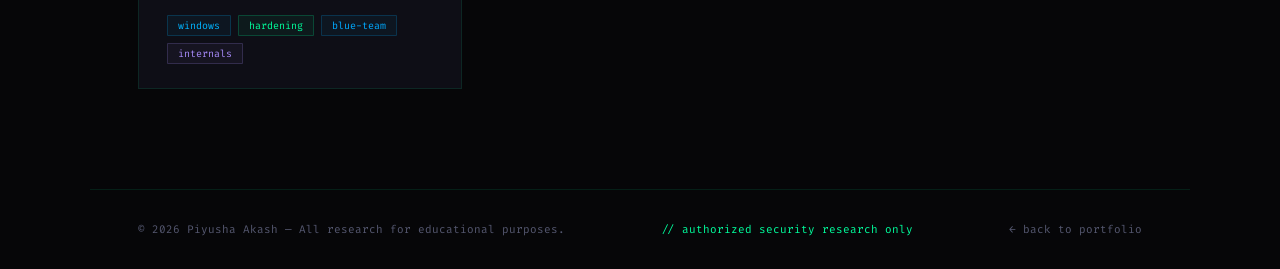
==== commit 259c24e7: "Update index.html" ====
--- a/blog/index.html
+++ b/blog/index.html
@@ -3,13 +3,25 @@
 <head>
     <meta charset="UTF-8">
     <meta name="viewport" content="width=device-width, initial-scale=1.0">
+    <!-- ══════════════════════════════════════════════════════
+         EDITABLE: Change the title and description below.
+         This appears in the browser tab and search engines.
+         ══════════════════════════════════════════════════════ -->
     <title>Blog — Piyusha Akash · Red Team Research</title>
     <meta name="description" content="Threat research, kernel analysis, malware dev, reverse engineering and red team writeups by Piyusha Akash.">
+    <!-- ══════════════════════════════════════════════════════ -->
     <link rel="preconnect" href="https://fonts.googleapis.com">
     <link rel="preconnect" href="https://fonts.gstatic.com" crossorigin>
     <link href="https://fonts.googleapis.com/css2?family=Space+Mono:ital,wght@0,400;0,700;1,400&family=Syne:wght@400;600;700;800&family=Fira+Code:wght@300;400;500;600&display=swap" rel="stylesheet">
     <style>
-        :root{--acid:#00ff9d;--acid2:#00e5ff;--red:#ff2d55;--gold:#f59e0b;--bg:#060608;--bg2:#0a0a0f;--surface:#0e0e16;--surface2:#14141f;--border:rgba(0,255,157,0.10);--border-bright:rgba(0,255,157,0.38);--text:#c8ccd8;--text-dim:#555870;--white:#f0f2ff}
+        /* ─── DESIGN TOKENS: edit these if you ever want to change the color scheme ─── */
+        :root {
+            --acid:#00ff9d; --acid2:#00e5ff; --red:#ff2d55; --gold:#f59e0b;
+            --bg:#060608; --bg2:#0a0a0f; --surface:#0e0e16; --surface2:#14141f;
+            --border:rgba(0,255,157,0.10); --border-bright:rgba(0,255,157,0.38);
+            --text:#c8ccd8; --text-dim:#555870; --white:#f0f2ff;
+        }
+        /* ─────────────────────────────────────────────────────────────────────────── */
         *,*::before,*::after{margin:0;padding:0;box-sizing:border-box}html{scroll-behavior:smooth}
         body{background:var(--bg);color:var(--text);font-family:'Syne',sans-serif;overflow-x:hidden;cursor:none}
         .cursor{position:fixed;width:8px;height:8px;background:var(--acid);border-radius:50%;pointer-events:none;z-index:9999;transform:translate(-50%,-50%);box-shadow:0 0 12px var(--acid),0 0 30px rgba(0,255,157,.3);transition:transform .1s}
@@ -29,8 +41,8 @@
         .nav-link{font-family:'Fira Code',monospace;font-size:12px;color:var(--text-dim);text-decoration:none;letter-spacing:.08em;transition:color .2s;position:relative}
         .nav-link::before{content:'./';color:var(--acid);opacity:.5}
         .nav-link::after{content:'';position:absolute;bottom:-3px;left:0;width:0;height:1px;background:var(--acid);transition:width .25s ease}
-        .nav-link:hover{color:var(--acid)}
-        .nav-link:hover::after{width:100%}
+        .nav-link:hover{color:var(--acid)}.nav-link:hover::after{width:100%}
+        /* ── HEADER — editable text is in the HTML below ── */
         .blog-header{position:relative;padding:130px 48px 64px;overflow:hidden}
         .blog-header-inner{max-width:1100px;margin:0 auto}
         .bh-pre{font-family:'Fira Code',monospace;font-size:11px;color:var(--acid);letter-spacing:.22em;margin-bottom:20px;display:flex;align-items:center;gap:14px;opacity:0;animation:fadeUp .6s .1s forwards}
@@ -85,6 +97,7 @@
         .card-date{font-family:'Fira Code',monospace;font-size:10px;color:var(--text-dim);letter-spacing:.1em}
         .card-read{font-family:'Fira Code',monospace;font-size:10px;color:var(--text-dim)}
         .card-read::before{content:'·';margin-right:12px;color:var(--border-bright)}
+        /* post type badge: auto-assigned by JS based on tags */
         .card-type{font-family:'Fira Code',monospace;font-size:9px;font-weight:700;letter-spacing:.12em;padding:2px 9px}
         .ct-featured{color:var(--acid);background:rgba(0,255,157,.1);border:1px solid rgba(0,255,157,.25)}
         .ct-research{color:var(--gold);background:rgba(245,158,11,.1);border:1px solid rgba(245,158,11,.25)}
@@ -103,6 +116,7 @@
         .empty-icon{font-size:44px;margin-bottom:18px;opacity:.35}
         .empty-title{font-family:'Syne',sans-serif;font-size:18px;font-weight:700;color:var(--white);margin-bottom:8px}
         .empty-sub{font-family:'Fira Code',monospace;font-size:12px;color:var(--text-dim)}
+        /* ── FOOTER — editable text is in the HTML below ── */
         .blog-footer{border-top:1px solid var(--border);padding:32px 48px;max-width:1100px;margin:0 auto;display:flex;justify-content:space-between;align-items:center;flex-wrap:wrap;gap:16px;font-family:'Fira Code',monospace;font-size:11px;color:var(--text-dim)}
         .footer-link{color:var(--text-dim);text-decoration:none;transition:color .2s}
         .footer-link:hover{color:var(--acid)}
@@ -120,19 +134,35 @@
 <div class="orb orb1"></div>
 <div class="orb orb2"></div>
 <div class="scanline"></div>
+
+<!-- ══════════════════════════════════════════════════════
+     EDITABLE: Navigation links
+     Change href values to match your site structure.
+     ══════════════════════════════════════════════════════ -->
 <nav id="navbar">
     <a href="../" class="nav-logo">[<span>0x3xp</span>] <span style="color:var(--text-dim)">~</span></a>
     <div class="nav-right">
-        <a href="../#about" class="nav-link">about</a>
+        <a href="../#about"    class="nav-link">about</a>
         <a href="../#projects" class="nav-link">projects</a>
-        <a href="../" class="nav-link">home</a>
+        <a href="../"          class="nav-link">home</a>
     </div>
 </nav>
+<!-- ══════════════════════════════════════════════════════ -->
+
+<!-- ══════════════════════════════════════════════════════
+     EDITABLE: Blog header text
+     Change the tagline, subtitle, and description below.
+     Stats (post count, tag count, reading time) are
+     calculated automatically from posts.js — no edit needed.
+     ══════════════════════════════════════════════════════ -->
 <header class="blog-header">
     <div class="blog-header-inner">
         <div class="bh-pre">// RESEARCH LOG</div>
         <h1 class="blog-title">Red Team<br><span class="a">Blog.</span></h1>
-        <p class="bh-sub">Kernel analysis · Malware research · Windows internals ·<br>Writeups from the offensive side of the wire.</p>
+        <p class="bh-sub">
+            Kernel analysis · Malware research · Windows internals ·<br>
+            Writeups from the offensive side of the wire.
+        </p>
         <div class="stats-row">
             <div class="stat-item"><strong id="stat-posts">0</strong>&nbsp;Posts</div>
             <span class="stat-divider">|</span>
@@ -142,37 +172,65 @@
         </div>
     </div>
 </header>
+<!-- ══════════════════════════════════════════════════════ -->
+
 <main class="blog-main">
+
+    <!-- filter bar — tag buttons + search — fully auto-generated from posts.js -->
     <div class="filter-bar">
         <div class="filter-top">
             <div>
                 <div class="filter-label" style="margin-bottom:12px;">// FILTER BY TAG</div>
-                <div class="tag-filter-wrap" id="tag-filter-wrap"></div>
+                <div class="tag-filter-wrap" id="tag-filter-wrap">
+                    <!-- tag buttons injected here by JS — do not edit manually -->
+                </div>
             </div>
             <div class="search-wrap">
                 <span class="search-icon">⌕</span>
+                <!-- EDITABLE: change placeholder text if desired -->
                 <input type="text" id="search-input" placeholder="search posts..." spellcheck="false" autocomplete="off">
             </div>
         </div>
     </div>
+
+    <!-- result count banner — only visible when a filter is active -->
     <div class="result-count" id="result-count">
         <span id="rc-num">0</span> post(s) matching <span id="rc-filter">""</span>
-        &nbsp;·&nbsp; <span style="cursor:pointer;" onclick="clearFilter()">clear ×</span>
-    </div>
+        &nbsp;·&nbsp;<span style="cursor:pointer;" onclick="clearFilter()">clear ×</span>
+    </div>
+
+    <!-- featured posts section — only shown when NOT filtering -->
     <div id="featured-section">
+        <!-- EDITABLE: change section label text -->
         <div class="section-label">// FEATURED</div>
-        <div class="featured-grid" id="featured-grid"></div>
-    </div>
+        <div class="featured-grid" id="featured-grid">
+            <!-- featured post cards injected by JS -->
+        </div>
+    </div>
+
+    <!-- all / regular posts section -->
     <div id="posts-section">
+        <!-- label text is updated dynamically by JS ("// ALL POSTS" vs "// RESULTS") -->
         <div class="section-label" id="posts-section-label">// ALL POSTS</div>
-        <div class="posts-grid" id="posts-grid"></div>
-    </div>
+        <div class="posts-grid" id="posts-grid">
+            <!-- regular post cards injected by JS -->
+        </div>
+    </div>
+
+    <!-- empty state — shown when search/filter returns zero results -->
     <div class="empty-state" id="empty-state">
         <div class="empty-icon">◎</div>
+        <!-- EDITABLE: change empty state messages if desired -->
         <div class="empty-title">No posts found</div>
         <div class="empty-sub">// try a different tag or search term</div>
     </div>
+
 </main>
+
+<!-- ══════════════════════════════════════════════════════
+     EDITABLE: Footer text
+     Update copyright year and tagline as needed.
+     ══════════════════════════════════════════════════════ -->
 <footer>
     <div class="blog-footer">
         <span>© 2026 Piyusha Akash — All research for educational purposes.</span>
@@ -180,57 +238,192 @@
         <a href="../" class="footer-link">← back to portfolio</a>
     </div>
 </footer>
+<!-- ══════════════════════════════════════════════════════ -->
+
+<!-- posts.js MUST be loaded before the blog engine script below -->
 <script src="posts.js"></script>
+
 <script>
-function formatDate(iso){return new Date(iso+'T00:00:00').toLocaleDateString('en-US',{year:'numeric',month:'short',day:'numeric'})}
-function tagStyle(tag){const c=(TAG_COLORS&&TAG_COLORS[tag])||TAG_DEFAULT_COLOR||'#555870';return`color:${c};border-color:${c}33;background:${c}0d`}
-function tagBtnStyle(tag,active){const c=(TAG_COLORS&&TAG_COLORS[tag])||TAG_DEFAULT_COLOR||'#555870';return active?`background:${c};border-color:${c};color:#060608;`:`border-color:${c}44;color:${c};background:${c}0a;`}
-function tagColor(tag){return(TAG_COLORS&&TAG_COLORS[tag])||'#555870'}
-function allTags(){const m={};POSTS.forEach(p=>p.tags.forEach(t=>{m[t]=(m[t]||0)+1}));return Object.entries(m).sort((a,b)=>b[1]-a[1])}
-function postType(p){const re=['reverse-engineering','exploit-dev','kernel','internals','malware-dev','evasion'];const isR=p.tags.some(t=>re.includes(t));if(p.featured)return{cls:'ct-featured',label:'★ FEATURED'};if(isR)return{cls:'ct-research',label:'⬡ RESEARCH'};return{cls:'ct-post',label:'✦ POST'}}
-let activeTag='all',searchQuery='';
+/* ════════════════════════════════════════════════════════════
+   BLOG ENGINE — do NOT edit below this line unless you know
+   what you are doing. All post data comes from posts.js.
+   ════════════════════════════════════════════════════════════ */
+
+/* ── helpers ── */
+function formatDate(iso){
+    return new Date(iso+'T00:00:00').toLocaleDateString('en-US',{year:'numeric',month:'short',day:'numeric'});
+}
+function tagStyle(tag){
+    const c=(TAG_COLORS&&TAG_COLORS[tag])||TAG_DEFAULT_COLOR||'#555870';
+    return `color:${c};border-color:${c}33;background:${c}0d`;
+}
+function tagBtnStyle(tag,active){
+    const c=(TAG_COLORS&&TAG_COLORS[tag])||TAG_DEFAULT_COLOR||'#555870';
+    return active?`background:${c};border-color:${c};color:#060608;`:`border-color:${c}44;color:${c};background:${c}0a;`;
+}
+function tagColor(tag){return(TAG_COLORS&&TAG_COLORS[tag])||'#555870';}
+
+/* ── collect all unique tags sorted by frequency ── */
+function allTags(){
+    const m={};
+    POSTS.forEach(p=>p.tags.forEach(t=>{m[t]=(m[t]||0)+1}));
+    return Object.entries(m).sort((a,b)=>b[1]-a[1]);
+}
+
+/* ── determine post type badge based on tags ──
+   EDITABLE: add tag names to the reTags array to make them
+   trigger the "⬡ RESEARCH" badge instead of "✦ POST" ── */
+function postType(p){
+    const reTags=['reverse-engineering','exploit-dev','kernel','internals','malware-dev','evasion','shellcode'];
+    const isResearch=p.tags.some(t=>reTags.includes(t));
+    if(p.featured) return{cls:'ct-featured',label:'★ FEATURED'};
+    if(isResearch) return{cls:'ct-research', label:'⬡ RESEARCH'};
+    return            {cls:'ct-post',     label:'✦ POST'};
+}
+
+/* ── state ── */
+let activeTag='all', searchQuery='';
+
+/* ── build tag filter buttons from all tags in posts.js ── */
 function buildTagBar(){
-    const wrap=document.getElementById('tag-filter-wrap');wrap.innerHTML='';
-    const allBtn=document.createElement('button');allBtn.className='tag-btn tag-btn-all'+(activeTag==='all'?' active':'');allBtn.innerHTML=`all <span class="tag-count">${POSTS.length}</span>`;allBtn.addEventListener('click',()=>setTag('all'));wrap.appendChild(allBtn);
-    allTags().forEach(([tag,count])=>{const btn=document.createElement('button');btn.className='tag-btn'+(activeTag===tag?' active':'');btn.style.cssText=tagBtnStyle(tag,activeTag===tag);btn.style.setProperty('--tag-color',tagColor(tag));btn.dataset.tag=tag;btn.innerHTML=`${tag} <span class="tag-count">${count}</span>`;btn.addEventListener('click',()=>setTag(tag));wrap.appendChild(btn)})
-}
+    const wrap=document.getElementById('tag-filter-wrap');
+    wrap.innerHTML='';
+    const allBtn=document.createElement('button');
+    allBtn.className='tag-btn tag-btn-all'+(activeTag==='all'?' active':'');
+    allBtn.innerHTML=`all <span class="tag-count">${POSTS.length}</span>`;
+    allBtn.addEventListener('click',()=>setTag('all'));
+    wrap.appendChild(allBtn);
+    allTags().forEach(([tag,count])=>{
+        const btn=document.createElement('button');
+        btn.className='tag-btn'+(activeTag===tag?' active':'');
+        btn.style.cssText=tagBtnStyle(tag,activeTag===tag);
+        btn.style.setProperty('--tag-color',tagColor(tag));
+        btn.dataset.tag=tag;
+        btn.innerHTML=`${tag} <span class="tag-count">${count}</span>`;
+        btn.addEventListener('click',()=>setTag(tag));
+        wrap.appendChild(btn);
+    });
+}
+
 function setTag(tag){
     activeTag=tag;
-    document.querySelectorAll('.tag-btn').forEach(btn=>{const t=btn.dataset.tag;if(!t){btn.classList.toggle('active',tag==='all')}else{const a=tag===t;btn.classList.toggle('active',a);btn.style.cssText=tagBtnStyle(t,a);btn.style.setProperty('--tag-color',tagColor(t))}});
-    renderPosts()
-}
-function clearFilter(){activeTag='all';searchQuery='';document.getElementById('search-input').value='';buildTagBar();renderPosts()}
-function filteredPosts(){return POSTS.filter(p=>{const tok=activeTag==='all'||p.tags.includes(activeTag);const q=searchQuery.toLowerCase().trim();const sok=!q||p.title.toLowerCase().includes(q)||p.excerpt.toLowerCase().includes(q)||p.tags.some(t=>t.includes(q));return tok&&sok})}
-function cardTagsHTML(tags){return tags.map(t=>`<span class="card-tag" style="${tagStyle(t)}">${t}</span>`).join('')}
-function featuredCardHTML(p){const{cls,label}=postType(p);return`<a href="posts/${p.slug}.html" class="post-card-featured"><div class="card-scan"></div><span class="card-arrow">↗</span><div class="card-meta"><span class="card-type ${cls}">${label}</span><span class="card-date">${formatDate(p.date)}</span><span class="card-read">${p.readTime}</span></div><div class="card-title">${p.title}</div><div class="card-excerpt">${p.excerpt}</div><div class="card-tags">${cardTagsHTML(p.tags)}</div></a>`}
-function regularCardHTML(p){const{cls,label}=postType(p);return`<a href="posts/${p.slug}.html" class="post-card"><div class="card-corner"></div><span class="card-arrow">↗</span><div class="card-meta"><span class="card-type ${cls}">${label}</span><span class="card-date">${formatDate(p.date)}</span><span class="card-read">${p.readTime}</span></div><div class="card-title">${p.title}</div><div class="card-excerpt">${p.excerpt}</div><div class="card-tags">${cardTagsHTML(p.tags)}</div></a>`}
+    document.querySelectorAll('.tag-btn').forEach(btn=>{
+        const t=btn.dataset.tag;
+        if(!t){btn.classList.toggle('active',tag==='all');}
+        else{const a=tag===t;btn.classList.toggle('active',a);btn.style.cssText=tagBtnStyle(t,a);btn.style.setProperty('--tag-color',tagColor(t));}
+    });
+    renderPosts();
+}
+
+function clearFilter(){
+    activeTag='all';searchQuery='';
+    document.getElementById('search-input').value='';
+    buildTagBar();renderPosts();
+}
+
+/* ── filter logic — searches title, excerpt, and tags ── */
+function filteredPosts(){
+    return POSTS.filter(p=>{
+        const tok=activeTag==='all'||p.tags.includes(activeTag);
+        const q=searchQuery.toLowerCase().trim();
+        const sok=!q||p.title.toLowerCase().includes(q)||p.excerpt.toLowerCase().includes(q)||p.tags.some(t=>t.includes(q));
+        return tok&&sok;
+    });
+}
+
+/* ── card HTML builders ── */
+function cardTagsHTML(tags){return tags.map(t=>`<span class="card-tag" style="${tagStyle(t)}">${t}</span>`).join('');}
+
+function featuredCardHTML(p){
+    const{cls,label}=postType(p);
+    return`<a href="posts/${p.slug}.html" class="post-card-featured"><div class="card-scan"></div><span class="card-arrow">↗</span><div class="card-meta"><span class="card-type ${cls}">${label}</span><span class="card-date">${formatDate(p.date)}</span><span class="card-read">${p.readTime}</span></div><div class="card-title">${p.title}</div><div class="card-excerpt">${p.excerpt}</div><div class="card-tags">${cardTagsHTML(p.tags)}</div></a>`;
+}
+
+function regularCardHTML(p){
+    const{cls,label}=postType(p);
+    return`<a href="posts/${p.slug}.html" class="post-card"><div class="card-corner"></div><span class="card-arrow">↗</span><div class="card-meta"><span class="card-type ${cls}">${label}</span><span class="card-date">${formatDate(p.date)}</span><span class="card-read">${p.readTime}</span></div><div class="card-title">${p.title}</div><div class="card-excerpt">${p.excerpt}</div><div class="card-tags">${cardTagsHTML(p.tags)}</div></a>`;
+}
+
+/* ── main render function ── */
 function renderPosts(){
-    const posts=filteredPosts(),isF=activeTag!=='all'||searchQuery.trim();
-    const fs=document.getElementById('featured-section'),ps=document.getElementById('posts-section'),fg=document.getElementById('featured-grid'),pg=document.getElementById('posts-grid'),em=document.getElementById('empty-state'),rc=document.getElementById('result-count'),lbl=document.getElementById('posts-section-label');
-    if(!posts.length){fs.style.display='none';ps.style.display='none';em.classList.add('visible');rc.classList.remove('visible');return}
+    const posts=filteredPosts();
+    const isFiltering=activeTag!=='all'||searchQuery.trim();
+    const fs=document.getElementById('featured-section'),ps=document.getElementById('posts-section');
+    const fg=document.getElementById('featured-grid'),pg=document.getElementById('posts-grid');
+    const em=document.getElementById('empty-state'),rc=document.getElementById('result-count');
+    const lbl=document.getElementById('posts-section-label');
+
+    if(!posts.length){
+        fs.style.display='none';ps.style.display='none';
+        em.classList.add('visible');rc.classList.remove('visible');
+        return;
+    }
     em.classList.remove('visible');
-    if(isF){fs.style.display='none';ps.style.display='block';lbl.textContent='// RESULTS';pg.innerHTML=posts.map(regularCardHTML).join('');rc.classList.add('visible');document.getElementById('rc-num').textContent=posts.length;document.getElementById('rc-filter').textContent=activeTag!=='all'?`#${activeTag}`:`"${searchQuery}"`}
-    else{rc.classList.remove('visible');const feat=posts.filter(p=>p.featured),reg=posts.filter(p=>!p.featured);feat.length?(fs.style.display='block',fg.innerHTML=feat.map(featuredCardHTML).join('')):(fs.style.display='none');reg.length?(ps.style.display='block',lbl.textContent='// ALL POSTS',pg.innerHTML=reg.map(regularCardHTML).join('')):(ps.style.display='none')}
-    attachHover()
-}
+
+    if(isFiltering){
+        fs.style.display='none';ps.style.display='block';
+        lbl.textContent='// RESULTS';
+        pg.innerHTML=posts.map(regularCardHTML).join('');
+        rc.classList.add('visible');
+        document.getElementById('rc-num').textContent=posts.length;
+        document.getElementById('rc-filter').textContent=activeTag!=='all'?`#${activeTag}`:`"${searchQuery}"`;
+    } else {
+        rc.classList.remove('visible');
+        const feat=posts.filter(p=>p.featured),reg=posts.filter(p=>!p.featured);
+        feat.length?(fs.style.display='block',fg.innerHTML=feat.map(featuredCardHTML).join('')):(fs.style.display='none');
+        reg.length?(ps.style.display='block',lbl.textContent='// ALL POSTS',pg.innerHTML=reg.map(regularCardHTML).join('')):(ps.style.display='none');
+    }
+    attachHover();
+}
+
+/* ── stats bar — auto-calculated from posts.js ── */
 function renderStats(){
     document.getElementById('stat-posts').textContent=POSTS.length;
     document.getElementById('stat-tags').textContent=allTags().length;
-    document.getElementById('stat-read').textContent=POSTS.reduce((a,p)=>a+(parseInt(p.readTime)||0),0)
-}
-document.getElementById('search-input').addEventListener('input',e=>{searchQuery=e.target.value;renderPosts()});
+    document.getElementById('stat-read').textContent=POSTS.reduce((a,p)=>a+(parseInt(p.readTime)||0),0);
+}
+
+/* ── search input handler ── */
+document.getElementById('search-input').addEventListener('input',e=>{searchQuery=e.target.value;renderPosts();});
+
+/* ── custom cursor ── */
 const cursor=document.getElementById('cursor'),ring=document.getElementById('cursorRing');
 let mx=0,my=0,rx=0,ry=0;
-document.addEventListener('mousemove',e=>{mx=e.clientX;my=e.clientY;cursor.style.left=mx+'px';cursor.style.top=my+'px'});
-(function anim(){rx+=(mx-rx)*.12;ry+=(my-ry)*.12;ring.style.left=rx+'px';ring.style.top=ry+'px';requestAnimationFrame(anim)})();
-function onE(){cursor.style.transform='translate(-50%,-50%) scale(2)';ring.style.transform='translate(-50%,-50%) scale(1.4)';ring.style.borderColor='rgba(0,255,157,.8)'}
-function onL(){cursor.style.transform='translate(-50%,-50%) scale(1)';ring.style.transform='translate(-50%,-50%) scale(1)';ring.style.borderColor='rgba(0,255,157,.5)'}
-function attachHover(){document.querySelectorAll('a,button,input,.tag-btn').forEach(el=>{el.removeEventListener('mouseenter',onE);el.removeEventListener('mouseleave',onL);el.addEventListener('mouseenter',onE);el.addEventListener('mouseleave',onL)})}
-(function(){const canvas=document.getElementById('particles-canvas'),ctx=canvas.getContext('2d');let W,H,P=[];function resize(){W=canvas.width=window.innerWidth;H=canvas.height=window.innerHeight}resize();window.addEventListener('resize',resize);for(let i=0;i<45;i++)P.push({x:Math.random()*W,y:Math.random()*H,r:Math.random()*1.3+.3,dx:(Math.random()-.5)*.3,dy:-(Math.random()*.35+.08),a:Math.random()*.5+.1,p:Math.random()*Math.PI*2});function draw(){ctx.clearRect(0,0,W,H);P.forEach(p=>{p.p+=.018;const a=p.a*(.6+.4*Math.sin(p.p));ctx.beginPath();ctx.arc(p.x,p.y,p.r,0,Math.PI*2);ctx.fillStyle=`rgba(0,255,157,${a})`;ctx.fill();p.x+=p.dx;p.y+=p.dy;if(p.y<-5){p.y=H+5;p.x=Math.random()*W}if(p.x<-5)p.x=W+5;if(p.x>W+5)p.x=-5});requestAnimationFrame(draw)}draw()})();
+document.addEventListener('mousemove',e=>{mx=e.clientX;my=e.clientY;cursor.style.left=mx+'px';cursor.style.top=my+'px';});
+(function anim(){rx+=(mx-rx)*.12;ry+=(my-ry)*.12;ring.style.left=rx+'px';ring.style.top=ry+'px';requestAnimationFrame(anim);})();
+function onE(){cursor.style.transform='translate(-50%,-50%) scale(2)';ring.style.transform='translate(-50%,-50%) scale(1.4)';ring.style.borderColor='rgba(0,255,157,.8)';}
+function onL(){cursor.style.transform='translate(-50%,-50%) scale(1)';ring.style.transform='translate(-50%,-50%) scale(1)';ring.style.borderColor='rgba(0,255,157,.5)';}
+function attachHover(){document.querySelectorAll('a,button,input,.tag-btn').forEach(el=>{el.removeEventListener('mouseenter',onE);el.removeEventListener('mouseleave',onL);el.addEventListener('mouseenter',onE);el.addEventListener('mouseleave',onL);});}
+
+/* ── floating particles ── */
+(function(){
+    const canvas=document.getElementById('particles-canvas'),ctx=canvas.getContext('2d');
+    let W,H,P=[];
+    function resize(){W=canvas.width=window.innerWidth;H=canvas.height=window.innerHeight;}
+    resize();window.addEventListener('resize',resize);
+    for(let i=0;i<45;i++)P.push({x:Math.random()*W,y:Math.random()*H,r:Math.random()*1.3+.3,dx:(Math.random()-.5)*.3,dy:-(Math.random()*.35+.08),a:Math.random()*.5+.1,p:Math.random()*Math.PI*2});
+    function draw(){ctx.clearRect(0,0,W,H);P.forEach(p=>{p.p+=.018;const a=p.a*(.6+.4*Math.sin(p.p));ctx.beginPath();ctx.arc(p.x,p.y,p.r,0,Math.PI*2);ctx.fillStyle=`rgba(0,255,157,${a})`;ctx.fill();p.x+=p.dx;p.y+=p.dy;if(p.y<-5){p.y=H+5;p.x=Math.random()*W;}if(p.x<-5)p.x=W+5;if(p.x>W+5)p.x=-5;});requestAnimationFrame(draw);}
+    draw();
+})();
+
+/* ── orb parallax ── */
 const o1=document.querySelector('.orb1'),o2=document.querySelector('.orb2');
-window.addEventListener('mousemove',e=>{const rx=(e.clientX/window.innerWidth-.5)*26,ry=(e.clientY/window.innerHeight-.5)*20;if(o1)o1.style.transform=`translate(${rx}px,${ry}px)`;if(o2)o2.style.transform=`translate(${-rx*.6}px,${-ry*.6}px)`});
-renderStats();buildTagBar();renderPosts();attachHover();
-const urlTag=new URLSearchParams(window.location.search).get('tag');if(urlTag)setTag(urlTag);
+window.addEventListener('mousemove',e=>{const rx=(e.clientX/window.innerWidth-.5)*26,ry=(e.clientY/window.innerHeight-.5)*20;if(o1)o1.style.transform=`translate(${rx}px,${ry}px)`;if(o2)o2.style.transform=`translate(${-rx*.6}px,${-ry*.6}px)`;});
+
+/* ── init on page load ── */
+renderStats();
+buildTagBar();
+renderPosts();
+attachHover();
+
+/* ── URL-based tag filter: blog/index.html?tag=malware-dev ──
+   Share this URL format to link directly to a filtered view. ── */
+const urlTag=new URLSearchParams(window.location.search).get('tag');
+if(urlTag)setTag(urlTag);
+
+/* ════════════════════════════════════════════════════════════
+   END OF BLOG ENGINE
+   ════════════════════════════════════════════════════════════ */
 </script>
 </body>
 </html>
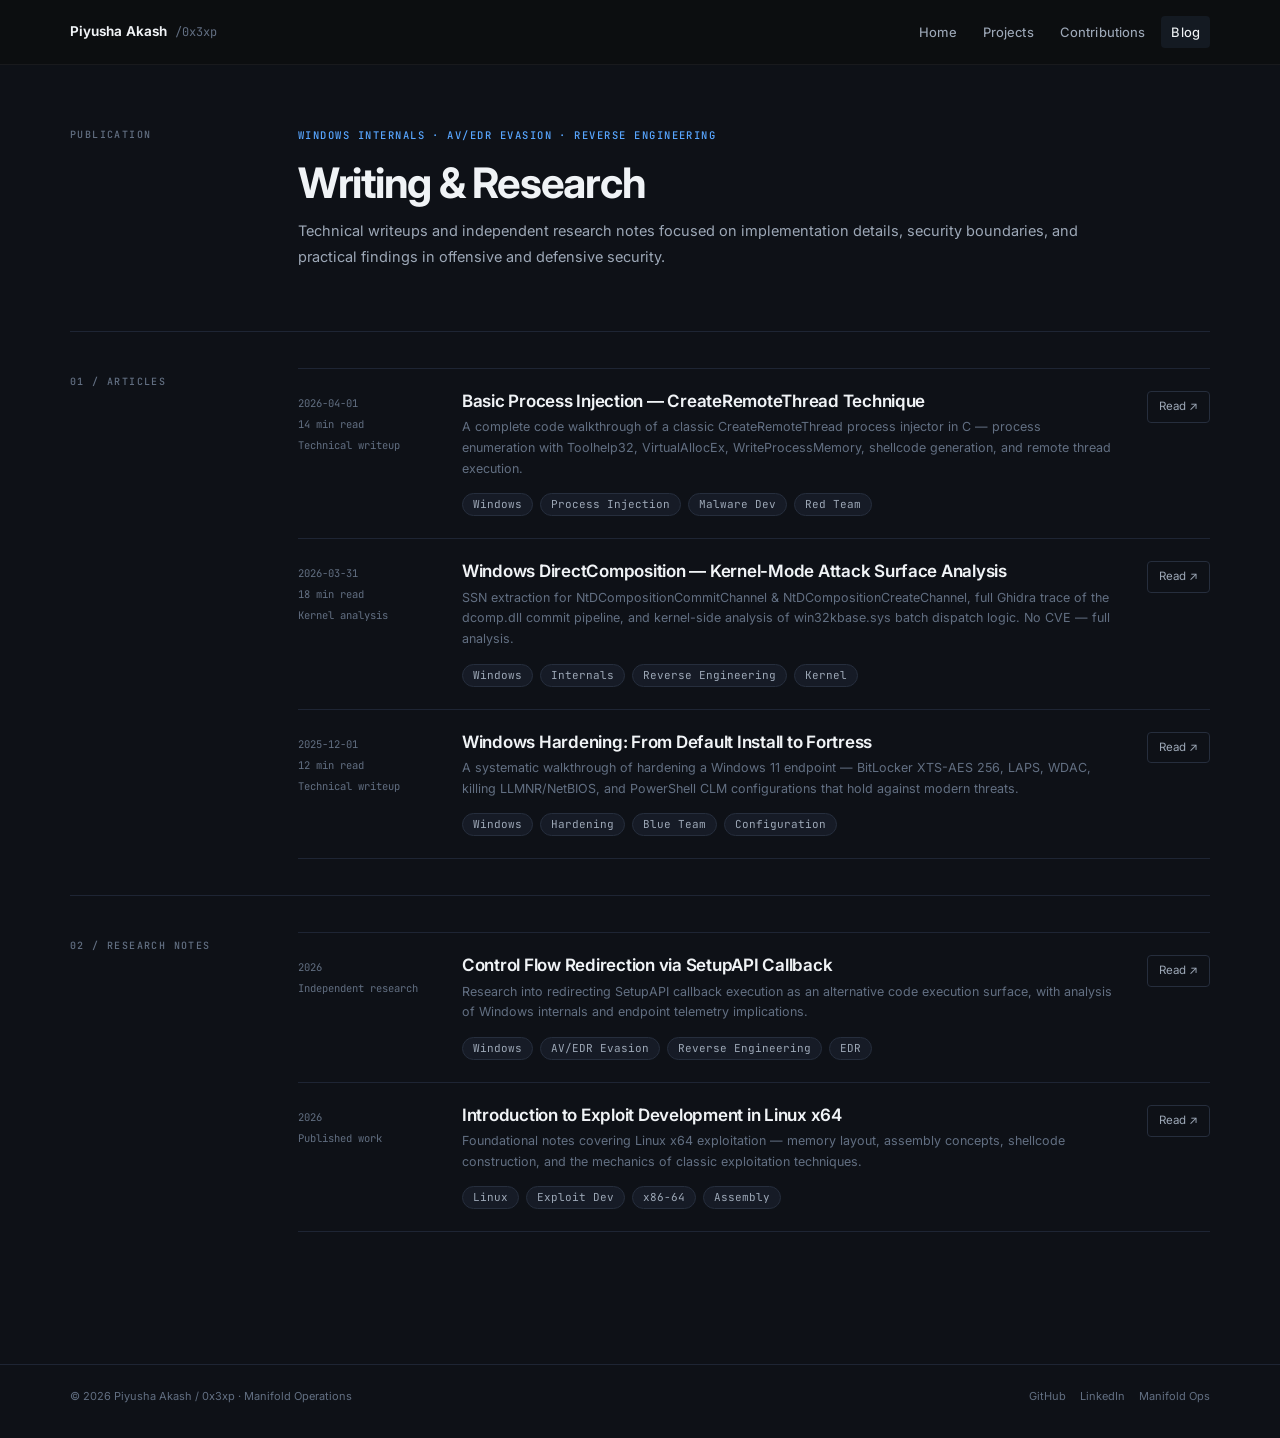
==== commit 94a32f66: "Add files via upload" ====
--- a/blog/index.html
+++ b/blog/index.html
@@ -1,429 +1,196 @@
-<!DOCTYPE html>
-<html lang="en">
-<head>
-    <meta charset="UTF-8">
-    <meta name="viewport" content="width=device-width, initial-scale=1.0">
-    <!-- ══════════════════════════════════════════════════════
-         EDITABLE: Change the title and description below.
-         This appears in the browser tab and search engines.
-         ══════════════════════════════════════════════════════ -->
-    <title>Blog — Piyusha Akash · Red Team Research</title>
-    <meta name="description" content="Threat research, kernel analysis, malware dev, reverse engineering and red team writeups by Piyusha Akash.">
-    <!-- ══════════════════════════════════════════════════════ -->
-    <link rel="preconnect" href="https://fonts.googleapis.com">
-    <link rel="preconnect" href="https://fonts.gstatic.com" crossorigin>
-    <link href="https://fonts.googleapis.com/css2?family=Space+Mono:ital,wght@0,400;0,700;1,400&family=Syne:wght@400;600;700;800&family=Fira+Code:wght@300;400;500;600&display=swap" rel="stylesheet">
-    <style>
-        /* ─── DESIGN TOKENS: edit these if you ever want to change the color scheme ─── */
-        :root {
-            --acid:#00ff9d; --acid2:#00e5ff; --red:#ff2d55; --gold:#f59e0b;
-            --bg:#060608; --bg2:#0a0a0f; --surface:#0e0e16; --surface2:#14141f;
-            --border:rgba(0,255,157,0.10); --border-bright:rgba(0,255,157,0.38);
-            --text:#c8ccd8; --text-dim:#555870; --white:#f0f2ff;
-        }
-        /* ─────────────────────────────────────────────────────────────────────────── */
-        *,*::before,*::after{margin:0;padding:0;box-sizing:border-box}html{scroll-behavior:smooth}
-        body{background:var(--bg);color:var(--text);font-family:'Syne',sans-serif;overflow-x:hidden;cursor:none}
-        .cursor{position:fixed;width:8px;height:8px;background:var(--acid);border-radius:50%;pointer-events:none;z-index:9999;transform:translate(-50%,-50%);box-shadow:0 0 12px var(--acid),0 0 30px rgba(0,255,157,.3);transition:transform .1s}
-        .cursor-ring{position:fixed;width:32px;height:32px;border:1px solid rgba(0,255,157,.5);border-radius:50%;pointer-events:none;z-index:9998;transform:translate(-50%,-50%);transition:all .15s ease}
-        body::before{content:'';position:fixed;inset:0;background-image:url("data:image/svg+xml,%3Csvg viewBox='0 0 256 256' xmlns='http://www.w3.org/2000/svg'%3E%3Cfilter id='noise'%3E%3CfeTurbulence type='fractalNoise' baseFrequency='0.9' numOctaves='4' stitchTiles='stitch'/%3E%3C/filter%3E%3Crect width='100%25' height='100%25' filter='url(%23noise)' opacity='1'/%3E%3C/svg%3E");opacity:.025;pointer-events:none;z-index:1000}
-        .grid-bg{position:fixed;inset:0;background-image:linear-gradient(rgba(0,255,157,.025) 1px,transparent 1px),linear-gradient(90deg,rgba(0,255,157,.025) 1px,transparent 1px);background-size:60px 60px;pointer-events:none}
-        .orb{position:fixed;border-radius:50%;filter:blur(100px);pointer-events:none}
-        .orb1{width:600px;height:600px;background:radial-gradient(circle,rgba(0,255,157,.065),transparent 70%);top:-200px;right:-150px;animation:orb-drift 9s ease-in-out infinite}
-        .orb2{width:400px;height:400px;background:radial-gradient(circle,rgba(0,229,255,.045),transparent 70%);bottom:-100px;left:0;animation:orb-drift 12s ease-in-out infinite reverse}
-        @keyframes orb-drift{0%,100%{transform:translate(0,0)}50%{transform:translate(24px,-24px)}}
-        .scanline{position:fixed;width:100%;height:1px;background:linear-gradient(90deg,transparent,rgba(0,255,157,.25) 50%,transparent);animation:scan 7s linear infinite;pointer-events:none;z-index:2}
-        @keyframes scan{0%{top:-1px}100%{top:100%}}
-        nav{position:fixed;top:0;left:0;right:0;z-index:900;padding:18px 48px;display:flex;justify-content:space-between;align-items:center;background:rgba(6,6,8,.88);backdrop-filter:blur(24px);border-bottom:1px solid var(--border)}
-        .nav-logo{font-family:'Space Mono',monospace;font-size:14px;color:var(--acid);letter-spacing:.1em;text-decoration:none}
-        .nav-logo span{color:var(--text-dim)}
-        .nav-right{display:flex;align-items:center;gap:28px}
-        .nav-link{font-family:'Fira Code',monospace;font-size:12px;color:var(--text-dim);text-decoration:none;letter-spacing:.08em;transition:color .2s;position:relative}
-        .nav-link::before{content:'./';color:var(--acid);opacity:.5}
-        .nav-link::after{content:'';position:absolute;bottom:-3px;left:0;width:0;height:1px;background:var(--acid);transition:width .25s ease}
-        .nav-link:hover{color:var(--acid)}.nav-link:hover::after{width:100%}
-        /* ── HEADER — editable text is in the HTML below ── */
-        .blog-header{position:relative;padding:130px 48px 64px;overflow:hidden}
-        .blog-header-inner{max-width:1100px;margin:0 auto}
-        .bh-pre{font-family:'Fira Code',monospace;font-size:11px;color:var(--acid);letter-spacing:.22em;margin-bottom:20px;display:flex;align-items:center;gap:14px;opacity:0;animation:fadeUp .6s .1s forwards}
-        .bh-pre::before{content:'';display:block;width:36px;height:1px;background:var(--acid)}
-        h1.blog-title{font-family:'Syne',sans-serif;font-size:clamp(52px,7vw,96px);font-weight:800;line-height:.88;letter-spacing:-.03em;color:var(--white);margin-bottom:20px;opacity:0;animation:fadeUp .7s .2s forwards}
-        h1.blog-title .a{color:var(--acid)}
-        .bh-sub{font-family:'Fira Code',monospace;font-size:14px;color:var(--text-dim);max-width:560px;line-height:1.7;opacity:0;animation:fadeUp .7s .35s forwards}
-        .stats-row{display:flex;gap:32px;align-items:center;margin-top:36px;flex-wrap:wrap;opacity:0;animation:fadeUp .7s .5s forwards}
-        .stat-item{font-family:'Fira Code',monospace;font-size:11px;color:var(--text-dim);display:flex;align-items:center;gap:8px}
-        .stat-item strong{color:var(--acid);font-size:22px;font-family:'Syne',sans-serif;font-weight:800}
-        .stat-divider{color:var(--border-bright);font-size:18px}
-        .blog-main{max-width:1100px;margin:0 auto;padding:0 48px 100px;position:relative;z-index:5}
-        .filter-bar{padding:28px 0 36px;border-bottom:1px solid var(--border);margin-bottom:48px;opacity:0;animation:fadeUp .6s .6s forwards}
-        .filter-top{display:flex;justify-content:space-between;align-items:flex-end;gap:20px;flex-wrap:wrap;margin-bottom:16px}
-        .filter-label{font-family:'Fira Code',monospace;font-size:10px;color:var(--text-dim);letter-spacing:.2em}
-        .search-wrap{position:relative}
-        .search-icon{position:absolute;left:14px;top:50%;transform:translateY(-50%);color:var(--text-dim);pointer-events:none;font-family:'Fira Code',monospace;font-size:13px}
-        #search-input{background:var(--surface);border:1px solid var(--border);color:var(--white);font-family:'Fira Code',monospace;font-size:12px;padding:10px 16px 10px 38px;outline:none;cursor:none;letter-spacing:.06em;transition:border-color .2s;width:280px}
-        #search-input::placeholder{color:var(--text-dim)}
-        #search-input:focus{border-color:var(--border-bright)}
-        .tag-filter-wrap{display:flex;flex-wrap:wrap;gap:8px;align-items:center}
-        .tag-btn{font-family:'Fira Code',monospace;font-size:11px;letter-spacing:.07em;padding:6px 14px;border-radius:2px;border:1px solid var(--border);background:var(--surface);color:var(--text-dim);cursor:none;transition:all .22s ease;white-space:nowrap;display:inline-flex;align-items:center;gap:7px;position:relative;overflow:hidden}
-        .tag-btn .tag-count{font-size:9px;background:rgba(255,255,255,.06);padding:1px 6px;border-radius:99px;transition:all .22s}
-        .tag-btn::after{content:'';position:absolute;bottom:0;left:0;width:0;height:2px;transition:width .3s cubic-bezier(.2,0,.2,1);background:var(--tag-color,var(--acid))}
-        .tag-btn.active::after{width:100%}
-        .tag-btn:hover{color:var(--white);border-color:rgba(255,255,255,.18)}
-        .tag-btn-all{border-color:var(--border-bright);color:var(--acid)}
-        .tag-btn-all.active{background:var(--acid);border-color:var(--acid);color:#060608}
-        .tag-btn-all.active .tag-count{background:rgba(0,0,0,.15);color:#060608}
-        .result-count{font-family:'Fira Code',monospace;font-size:11px;color:var(--text-dim);margin-bottom:32px;display:none;padding:12px 16px;background:var(--surface);border-left:2px solid var(--acid)}
-        .result-count.visible{display:block}
-        .result-count span{color:var(--acid)}
-        .section-label{font-family:'Fira Code',monospace;font-size:10px;color:var(--text-dim);letter-spacing:.2em;margin-bottom:20px;display:flex;align-items:center;gap:12px}
-        .section-label::after{content:'';flex:1;height:1px;background:var(--border)}
-        .featured-grid{display:grid;grid-template-columns:repeat(auto-fill,minmax(480px,1fr));gap:20px;margin-bottom:52px}
-        .post-card-featured{background:var(--surface);border:1px solid var(--border);padding:36px 36px 30px;text-decoration:none;display:block;position:relative;overflow:hidden;transition:all .35s cubic-bezier(.2,0,0,1);cursor:none}
-        .post-card-featured::before{content:'';position:absolute;top:0;left:0;right:0;height:2px;background:linear-gradient(90deg,var(--acid),var(--acid2))}
-        .post-card-featured::after{content:'';position:absolute;inset:0;background:linear-gradient(135deg,rgba(0,255,157,.04),transparent);opacity:0;transition:opacity .3s;pointer-events:none}
-        .post-card-featured:hover{border-color:var(--border-bright);transform:translateY(-5px);box-shadow:0 20px 60px rgba(0,0,0,.6),0 0 0 1px rgba(0,255,157,.08)}
-        .post-card-featured:hover::after{opacity:1}
-        .card-scan{position:absolute;top:-100%;left:0;width:100%;height:50%;background:linear-gradient(180deg,transparent,rgba(0,255,157,.025),transparent);pointer-events:none}
-        .post-card-featured:hover .card-scan{animation:card-scan .7s linear forwards}
-        @keyframes card-scan{from{top:-50%}to{top:120%}}
-        .posts-grid{display:grid;grid-template-columns:repeat(auto-fill,minmax(320px,1fr));gap:16px}
-        .post-card{background:var(--surface);border:1px solid var(--border);padding:28px 28px 24px;text-decoration:none;display:block;position:relative;overflow:hidden;transition:all .3s cubic-bezier(.2,0,0,1);cursor:none}
-        .post-card::after{content:'';position:absolute;bottom:0;left:0;width:100%;height:2px;background:linear-gradient(90deg,var(--acid),var(--acid2));transform:scaleX(0);transform-origin:left;transition:transform .4s ease}
-        .post-card:hover::after{transform:scaleX(1)}
-        .post-card:hover{border-color:rgba(0,255,157,.22);transform:translateY(-4px);box-shadow:0 12px 40px rgba(0,0,0,.5)}
-        .post-card .card-corner{position:absolute;top:-1px;right:-1px;width:0;height:0;border-style:solid;border-width:0 20px 20px 0;border-color:transparent var(--acid) transparent transparent;opacity:0;transition:opacity .25s}
-        .post-card:hover .card-corner{opacity:1}
-        .card-meta{display:flex;align-items:center;gap:12px;margin-bottom:14px;flex-wrap:wrap}
-        .card-date{font-family:'Fira Code',monospace;font-size:10px;color:var(--text-dim);letter-spacing:.1em}
-        .card-read{font-family:'Fira Code',monospace;font-size:10px;color:var(--text-dim)}
-        .card-read::before{content:'·';margin-right:12px;color:var(--border-bright)}
-        /* post type badge: auto-assigned by JS based on tags */
-        .card-type{font-family:'Fira Code',monospace;font-size:9px;font-weight:700;letter-spacing:.12em;padding:2px 9px}
-        .ct-featured{color:var(--acid);background:rgba(0,255,157,.1);border:1px solid rgba(0,255,157,.25)}
-        .ct-research{color:var(--gold);background:rgba(245,158,11,.1);border:1px solid rgba(245,158,11,.25)}
-        .ct-post{color:var(--acid2);background:rgba(0,229,255,.08);border:1px solid rgba(0,229,255,.2)}
-        .card-title{font-family:'Syne',sans-serif;font-weight:800;color:var(--white);line-height:1.15;letter-spacing:-.02em;margin-bottom:12px;transition:color .2s}
-        .post-card-featured .card-title{font-size:clamp(20px,2.5vw,26px)}
-        .post-card .card-title{font-size:17px}
-        .post-card:hover .card-title,.post-card-featured:hover .card-title{color:var(--acid)}
-        .card-excerpt{font-size:13.5px;color:var(--text-dim);line-height:1.7;margin-bottom:20px;font-family:'Syne',sans-serif;font-weight:400}
-        .card-tags{display:flex;flex-wrap:wrap;gap:7px}
-        .card-tag{font-family:'Fira Code',monospace;font-size:10px;padding:3px 10px;border:1px solid;border-radius:1px;transition:all .2s}
-        .card-arrow{position:absolute;top:28px;right:28px;font-size:17px;color:var(--text-dim);transition:all .3s}
-        .post-card:hover .card-arrow,.post-card-featured:hover .card-arrow{color:var(--acid);transform:translate(3px,-3px)}
-        .empty-state{text-align:center;padding:80px 20px;display:none}
-        .empty-state.visible{display:block}
-        .empty-icon{font-size:44px;margin-bottom:18px;opacity:.35}
-        .empty-title{font-family:'Syne',sans-serif;font-size:18px;font-weight:700;color:var(--white);margin-bottom:8px}
-        .empty-sub{font-family:'Fira Code',monospace;font-size:12px;color:var(--text-dim)}
-        /* ── FOOTER — editable text is in the HTML below ── */
-        .blog-footer{border-top:1px solid var(--border);padding:32px 48px;max-width:1100px;margin:0 auto;display:flex;justify-content:space-between;align-items:center;flex-wrap:wrap;gap:16px;font-family:'Fira Code',monospace;font-size:11px;color:var(--text-dim)}
-        .footer-link{color:var(--text-dim);text-decoration:none;transition:color .2s}
-        .footer-link:hover{color:var(--acid)}
-        #particles-canvas{position:fixed;inset:0;pointer-events:none;z-index:1;opacity:.3}
-        @keyframes fadeUp{from{opacity:0;transform:translateY(20px)}to{opacity:1;transform:translateY(0)}}
-        @media(max-width:900px){nav{padding:16px 24px}.blog-header{padding:110px 24px 48px}.blog-main{padding:0 24px 80px}.blog-footer{padding:24px}.featured-grid{grid-template-columns:1fr}.posts-grid{grid-template-columns:1fr 1fr}#search-input{width:220px}}
-        @media(max-width:600px){nav{padding:14px 20px}.blog-header{padding:100px 20px 40px}.blog-main{padding:0 20px 60px}.posts-grid{grid-template-columns:1fr}h1.blog-title{font-size:clamp(40px,13vw,64px)}.filter-top{flex-direction:column;align-items:flex-start}#search-input{width:100%}.blog-footer{padding:20px;flex-direction:column;text-align:center}}
-    </style>
-</head>
-<body>
-<div class="cursor" id="cursor"></div>
-<div class="cursor-ring" id="cursorRing"></div>
-<canvas id="particles-canvas"></canvas>
-<div class="grid-bg"></div>
-<div class="orb orb1"></div>
-<div class="orb orb2"></div>
-<div class="scanline"></div>
-
-<!-- ══════════════════════════════════════════════════════
-     EDITABLE: Navigation links
-     Change href values to match your site structure.
-     ══════════════════════════════════════════════════════ -->
-<nav id="navbar">
-    <a href="../" class="nav-logo">[<span>0x3xp</span>] <span style="color:var(--text-dim)">~</span></a>
-    <div class="nav-right">
-        <a href="../#about"    class="nav-link">about</a>
-        <a href="../#projects" class="nav-link">projects</a>
-        <a href="../"          class="nav-link">home</a>
-    </div>
-</nav>
-<!-- ══════════════════════════════════════════════════════ -->
-
-<!-- ══════════════════════════════════════════════════════
-     EDITABLE: Blog header text
-     Change the tagline, subtitle, and description below.
-     Stats (post count, tag count, reading time) are
-     calculated automatically from posts.js — no edit needed.
-     ══════════════════════════════════════════════════════ -->
-<header class="blog-header">
-    <div class="blog-header-inner">
-        <div class="bh-pre">// RESEARCH LOG</div>
-        <h1 class="blog-title">Red Team<br><span class="a">Blog.</span></h1>
-        <p class="bh-sub">
-            Kernel analysis · Malware research · Windows internals ·<br>
-            Writeups from the offensive side of the wire.
-        </p>
-        <div class="stats-row">
-            <div class="stat-item"><strong id="stat-posts">0</strong>&nbsp;Posts</div>
-            <span class="stat-divider">|</span>
-            <div class="stat-item"><strong id="stat-tags">0</strong>&nbsp;Tags</div>
-            <span class="stat-divider">|</span>
-            <div class="stat-item"><strong id="stat-read">0</strong>&nbsp;Min total reading</div>
-        </div>
-    </div>
-</header>
-<!-- ══════════════════════════════════════════════════════ -->
-
-<main class="blog-main">
-
-    <!-- filter bar — tag buttons + search — fully auto-generated from posts.js -->
-    <div class="filter-bar">
-        <div class="filter-top">
-            <div>
-                <div class="filter-label" style="margin-bottom:12px;">// FILTER BY TAG</div>
-                <div class="tag-filter-wrap" id="tag-filter-wrap">
-                    <!-- tag buttons injected here by JS — do not edit manually -->
-                </div>
-            </div>
-            <div class="search-wrap">
-                <span class="search-icon">⌕</span>
-                <!-- EDITABLE: change placeholder text if desired -->
-                <input type="text" id="search-input" placeholder="search posts..." spellcheck="false" autocomplete="off">
-            </div>
-        </div>
-    </div>
-
-    <!-- result count banner — only visible when a filter is active -->
-    <div class="result-count" id="result-count">
-        <span id="rc-num">0</span> post(s) matching <span id="rc-filter">""</span>
-        &nbsp;·&nbsp;<span style="cursor:pointer;" onclick="clearFilter()">clear ×</span>
-    </div>
-
-    <!-- featured posts section — only shown when NOT filtering -->
-    <div id="featured-section">
-        <!-- EDITABLE: change section label text -->
-        <div class="section-label">// FEATURED</div>
-        <div class="featured-grid" id="featured-grid">
-            <!-- featured post cards injected by JS -->
-        </div>
-    </div>
-
-    <!-- all / regular posts section -->
-    <div id="posts-section">
-        <!-- label text is updated dynamically by JS ("// ALL POSTS" vs "// RESULTS") -->
-        <div class="section-label" id="posts-section-label">// ALL POSTS</div>
-        <div class="posts-grid" id="posts-grid">
-            <!-- regular post cards injected by JS -->
-        </div>
-    </div>
-
-    <!-- empty state — shown when search/filter returns zero results -->
-    <div class="empty-state" id="empty-state">
-        <div class="empty-icon">◎</div>
-        <!-- EDITABLE: change empty state messages if desired -->
-        <div class="empty-title">No posts found</div>
-        <div class="empty-sub">// try a different tag or search term</div>
-    </div>
-
-</main>
-
-<!-- ══════════════════════════════════════════════════════
-     EDITABLE: Footer text
-     Update copyright year and tagline as needed.
-     ══════════════════════════════════════════════════════ -->
-<footer>
-    <div class="blog-footer">
-        <span>© 2026 Piyusha Akash — All research for educational purposes.</span>
-        <span style="color:var(--acid)">// authorized security research only</span>
-        <a href="../" class="footer-link">← back to portfolio</a>
-    </div>
-</footer>
-<!-- ══════════════════════════════════════════════════════ -->
-
-<!-- posts.js MUST be loaded before the blog engine script below -->
-<script src="posts.js"></script>
-
-<script>
-/* ════════════════════════════════════════════════════════════
-   BLOG ENGINE — do NOT edit below this line unless you know
-   what you are doing. All post data comes from posts.js.
-   ════════════════════════════════════════════════════════════ */
-
-/* ── helpers ── */
-function formatDate(iso){
-    return new Date(iso+'T00:00:00').toLocaleDateString('en-US',{year:'numeric',month:'short',day:'numeric'});
-}
-function tagStyle(tag){
-    const c=(TAG_COLORS&&TAG_COLORS[tag])||TAG_DEFAULT_COLOR||'#555870';
-    return `color:${c};border-color:${c}33;background:${c}0d`;
-}
-function tagBtnStyle(tag,active){
-    const c=(TAG_COLORS&&TAG_COLORS[tag])||TAG_DEFAULT_COLOR||'#555870';
-    return active?`background:${c};border-color:${c};color:#060608;`:`border-color:${c}44;color:${c};background:${c}0a;`;
-}
-function tagColor(tag){return(TAG_COLORS&&TAG_COLORS[tag])||'#555870';}
-
-/* ── collect all unique tags sorted by frequency ── */
-function allTags(){
-    const m={};
-    POSTS.forEach(p=>p.tags.forEach(t=>{m[t]=(m[t]||0)+1}));
-    return Object.entries(m).sort((a,b)=>b[1]-a[1]);
-}
-
-/* ── determine post type badge based on tags ──
-   EDITABLE: add tag names to the reTags array to make them
-   trigger the "⬡ RESEARCH" badge instead of "✦ POST" ── */
-function postType(p){
-    const reTags=['reverse-engineering','exploit-dev','kernel','internals','malware-dev','evasion','shellcode'];
-    const isResearch=p.tags.some(t=>reTags.includes(t));
-    if(p.featured) return{cls:'ct-featured',label:'★ FEATURED'};
-    if(isResearch) return{cls:'ct-research', label:'⬡ RESEARCH'};
-    return            {cls:'ct-post',     label:'✦ POST'};
-}
-
-/* ── state ── */
-let activeTag='all', searchQuery='';
-
-/* ── build tag filter buttons from all tags in posts.js ── */
-function buildTagBar(){
-    const wrap=document.getElementById('tag-filter-wrap');
-    wrap.innerHTML='';
-    const allBtn=document.createElement('button');
-    allBtn.className='tag-btn tag-btn-all'+(activeTag==='all'?' active':'');
-    allBtn.innerHTML=`all <span class="tag-count">${POSTS.length}</span>`;
-    allBtn.addEventListener('click',()=>setTag('all'));
-    wrap.appendChild(allBtn);
-    allTags().forEach(([tag,count])=>{
-        const btn=document.createElement('button');
-        btn.className='tag-btn'+(activeTag===tag?' active':'');
-        btn.style.cssText=tagBtnStyle(tag,activeTag===tag);
-        btn.style.setProperty('--tag-color',tagColor(tag));
-        btn.dataset.tag=tag;
-        btn.innerHTML=`${tag} <span class="tag-count">${count}</span>`;
-        btn.addEventListener('click',()=>setTag(tag));
-        wrap.appendChild(btn);
-    });
-}
-
-function setTag(tag){
-    activeTag=tag;
-    document.querySelectorAll('.tag-btn').forEach(btn=>{
-        const t=btn.dataset.tag;
-        if(!t){btn.classList.toggle('active',tag==='all');}
-        else{const a=tag===t;btn.classList.toggle('active',a);btn.style.cssText=tagBtnStyle(t,a);btn.style.setProperty('--tag-color',tagColor(t));}
-    });
-    renderPosts();
-}
-
-function clearFilter(){
-    activeTag='all';searchQuery='';
-    document.getElementById('search-input').value='';
-    buildTagBar();renderPosts();
-}
-
-/* ── filter logic — searches title, excerpt, and tags ── */
-function filteredPosts(){
-    return POSTS.filter(p=>{
-        const tok=activeTag==='all'||p.tags.includes(activeTag);
-        const q=searchQuery.toLowerCase().trim();
-        const sok=!q||p.title.toLowerCase().includes(q)||p.excerpt.toLowerCase().includes(q)||p.tags.some(t=>t.includes(q));
-        return tok&&sok;
-    });
-}
-
-/* ── card HTML builders ── */
-function cardTagsHTML(tags){return tags.map(t=>`<span class="card-tag" style="${tagStyle(t)}">${t}</span>`).join('');}
-
-function featuredCardHTML(p){
-    const{cls,label}=postType(p);
-    return`<a href="posts/${p.slug}.html" class="post-card-featured"><div class="card-scan"></div><span class="card-arrow">↗</span><div class="card-meta"><span class="card-type ${cls}">${label}</span><span class="card-date">${formatDate(p.date)}</span><span class="card-read">${p.readTime}</span></div><div class="card-title">${p.title}</div><div class="card-excerpt">${p.excerpt}</div><div class="card-tags">${cardTagsHTML(p.tags)}</div></a>`;
-}
-
-function regularCardHTML(p){
-    const{cls,label}=postType(p);
-    return`<a href="posts/${p.slug}.html" class="post-card"><div class="card-corner"></div><span class="card-arrow">↗</span><div class="card-meta"><span class="card-type ${cls}">${label}</span><span class="card-date">${formatDate(p.date)}</span><span class="card-read">${p.readTime}</span></div><div class="card-title">${p.title}</div><div class="card-excerpt">${p.excerpt}</div><div class="card-tags">${cardTagsHTML(p.tags)}</div></a>`;
-}
-
-/* ── main render function ── */
-function renderPosts(){
-    const posts=filteredPosts();
-    const isFiltering=activeTag!=='all'||searchQuery.trim();
-    const fs=document.getElementById('featured-section'),ps=document.getElementById('posts-section');
-    const fg=document.getElementById('featured-grid'),pg=document.getElementById('posts-grid');
-    const em=document.getElementById('empty-state'),rc=document.getElementById('result-count');
-    const lbl=document.getElementById('posts-section-label');
-
-    if(!posts.length){
-        fs.style.display='none';ps.style.display='none';
-        em.classList.add('visible');rc.classList.remove('visible');
-        return;
-    }
-    em.classList.remove('visible');
-
-    if(isFiltering){
-        fs.style.display='none';ps.style.display='block';
-        lbl.textContent='// RESULTS';
-        pg.innerHTML=posts.map(regularCardHTML).join('');
-        rc.classList.add('visible');
-        document.getElementById('rc-num').textContent=posts.length;
-        document.getElementById('rc-filter').textContent=activeTag!=='all'?`#${activeTag}`:`"${searchQuery}"`;
-    } else {
-        rc.classList.remove('visible');
-        const feat=posts.filter(p=>p.featured),reg=posts.filter(p=>!p.featured);
-        feat.length?(fs.style.display='block',fg.innerHTML=feat.map(featuredCardHTML).join('')):(fs.style.display='none');
-        reg.length?(ps.style.display='block',lbl.textContent='// ALL POSTS',pg.innerHTML=reg.map(regularCardHTML).join('')):(ps.style.display='none');
-    }
-    attachHover();
-}
-
-/* ── stats bar — auto-calculated from posts.js ── */
-function renderStats(){
-    document.getElementById('stat-posts').textContent=POSTS.length;
-    document.getElementById('stat-tags').textContent=allTags().length;
-    document.getElementById('stat-read').textContent=POSTS.reduce((a,p)=>a+(parseInt(p.readTime)||0),0);
-}
-
-/* ── search input handler ── */
-document.getElementById('search-input').addEventListener('input',e=>{searchQuery=e.target.value;renderPosts();});
-
-/* ── custom cursor ── */
-const cursor=document.getElementById('cursor'),ring=document.getElementById('cursorRing');
-let mx=0,my=0,rx=0,ry=0;
-document.addEventListener('mousemove',e=>{mx=e.clientX;my=e.clientY;cursor.style.left=mx+'px';cursor.style.top=my+'px';});
-(function anim(){rx+=(mx-rx)*.12;ry+=(my-ry)*.12;ring.style.left=rx+'px';ring.style.top=ry+'px';requestAnimationFrame(anim);})();
-function onE(){cursor.style.transform='translate(-50%,-50%) scale(2)';ring.style.transform='translate(-50%,-50%) scale(1.4)';ring.style.borderColor='rgba(0,255,157,.8)';}
-function onL(){cursor.style.transform='translate(-50%,-50%) scale(1)';ring.style.transform='translate(-50%,-50%) scale(1)';ring.style.borderColor='rgba(0,255,157,.5)';}
-function attachHover(){document.querySelectorAll('a,button,input,.tag-btn').forEach(el=>{el.removeEventListener('mouseenter',onE);el.removeEventListener('mouseleave',onL);el.addEventListener('mouseenter',onE);el.addEventListener('mouseleave',onL);});}
-
-/* ── floating particles ── */
-(function(){
-    const canvas=document.getElementById('particles-canvas'),ctx=canvas.getContext('2d');
-    let W,H,P=[];
-    function resize(){W=canvas.width=window.innerWidth;H=canvas.height=window.innerHeight;}
-    resize();window.addEventListener('resize',resize);
-    for(let i=0;i<45;i++)P.push({x:Math.random()*W,y:Math.random()*H,r:Math.random()*1.3+.3,dx:(Math.random()-.5)*.3,dy:-(Math.random()*.35+.08),a:Math.random()*.5+.1,p:Math.random()*Math.PI*2});
-    function draw(){ctx.clearRect(0,0,W,H);P.forEach(p=>{p.p+=.018;const a=p.a*(.6+.4*Math.sin(p.p));ctx.beginPath();ctx.arc(p.x,p.y,p.r,0,Math.PI*2);ctx.fillStyle=`rgba(0,255,157,${a})`;ctx.fill();p.x+=p.dx;p.y+=p.dy;if(p.y<-5){p.y=H+5;p.x=Math.random()*W;}if(p.x<-5)p.x=W+5;if(p.x>W+5)p.x=-5;});requestAnimationFrame(draw);}
-    draw();
-})();
-
-/* ── orb parallax ── */
-const o1=document.querySelector('.orb1'),o2=document.querySelector('.orb2');
-window.addEventListener('mousemove',e=>{const rx=(e.clientX/window.innerWidth-.5)*26,ry=(e.clientY/window.innerHeight-.5)*20;if(o1)o1.style.transform=`translate(${rx}px,${ry}px)`;if(o2)o2.style.transform=`translate(${-rx*.6}px,${-ry*.6}px)`;});
-
-/* ── init on page load ── */
-renderStats();
-buildTagBar();
-renderPosts();
-attachHover();
-
-/* ── URL-based tag filter: blog/index.html?tag=malware-dev ──
-   Share this URL format to link directly to a filtered view. ── */
-const urlTag=new URLSearchParams(window.location.search).get('tag');
-if(urlTag)setTag(urlTag);
-
-/* ════════════════════════════════════════════════════════════
-   END OF BLOG ENGINE
-   ════════════════════════════════════════════════════════════ */
-</script>
-</body>
-</html>
+<!doctype html>
+<html lang="en">
+<head>
+  <meta charset="utf-8">
+  <meta name="viewport" content="width=device-width, initial-scale=1">
+  <title>Writing &amp; Research | Piyusha Akash</title>
+  <meta name="description" content="Technical writing and independent security research by Piyusha Akash — AV/EDR evasion, Windows internals, reverse engineering, exploit development, and security tooling.">
+  <meta name="author" content="Piyusha Akash">
+  <meta name="robots" content="index, follow">
+  <link rel="canonical" href="https://0x3xp.github.io/blog/">
+
+  <!-- Open Graph -->
+  <meta property="og:type" content="website">
+  <meta property="og:title" content="Writing &amp; Research | Piyusha Akash">
+  <meta property="og:description" content="Technical research notes and writeups focused on AV/EDR evasion, Windows internals, reverse engineering, and exploit development.">
+  <meta property="og:url" content="https://0x3xp.github.io/blog/">
+  <meta property="og:site_name" content="Piyusha Akash">
+
+  <!-- Twitter Card -->
+  <meta name="twitter:card" content="summary">
+  <meta name="twitter:title" content="Writing &amp; Research | Piyusha Akash">
+  <meta name="twitter:description" content="Technical security research writeups by Piyusha Akash.">
+
+  <!-- Fonts -->
+  <link rel="preconnect" href="https://fonts.googleapis.com">
+  <link rel="preconnect" href="https://fonts.gstatic.com" crossorigin>
+  <link href="https://fonts.googleapis.com/css2?family=Inter:wght@400;450;500;600;650;700&family=JetBrains+Mono:wght@400;500;600&display=swap" rel="stylesheet">
+
+  <link rel="icon" type="image/png" href="../assets/img/favicon.png">
+  <link rel="stylesheet" href="../assets/css/site.css">
+</head>
+<body>
+
+  <!-- ── Header ─────────────────────────────────────────────── -->
+  <header class="site-header">
+    <div class="site-shell header-inner">
+      <a class="brand" href="../" aria-label="Piyusha Akash home">
+        <span class="brand-name">Piyusha Akash</span>
+        <span class="brand-handle">/0x3xp</span>
+      </a>
+      <button class="nav-toggle" type="button" data-nav-toggle aria-expanded="false" aria-controls="site-nav" aria-label="Open navigation">Menu</button>
+      <nav class="site-nav" id="site-nav" data-nav aria-label="Primary navigation">
+        <a href="../">Home</a>
+        <a href="../projects/projects.html">Projects</a>
+        <a href="../contributions/">Contributions</a>
+        <a href="./" aria-current="page">Blog</a>
+      </nav>
+    </div>
+  </header>
+
+  <!-- ── Main ───────────────────────────────────────────────── -->
+  <main class="page-main">
+    <div class="site-shell">
+
+      <!-- Page Intro -->
+      <section class="page-intro">
+        <div class="section-label">Publication</div>
+        <div class="intro-content">
+          <span class="eyebrow">Windows Internals · AV/EDR Evasion · Reverse Engineering</span>
+          <h1>Writing &amp; Research</h1>
+          <p class="page-summary">Technical writeups and independent research notes focused on implementation details, security boundaries, and practical findings in offensive and defensive security.</p>
+        </div>
+      </section>
+
+      <!-- 01 / Articles -->
+      <section class="section-block">
+        <div class="section-label">01 / Articles</div>
+        <div class="section-content">
+          <div class="publications">
+
+            <article class="publication-row">
+              <div class="pub-meta">
+                <span>2026-04-01</span>
+                <span>14 min read</span>
+                <span>Technical writeup</span>
+              </div>
+              <div class="pub-content">
+                <h2>Basic Process Injection — CreateRemoteThread Technique</h2>
+                <p>A complete code walkthrough of a classic CreateRemoteThread process injector in C — process enumeration with Toolhelp32, VirtualAllocEx, WriteProcessMemory, shellcode generation, and remote thread execution.</p>
+                <div class="tag-row">
+                  <span class="tag">Windows</span>
+                  <span class="tag">Process Injection</span>
+                  <span class="tag">Malware Dev</span>
+                  <span class="tag">Red Team</span>
+                </div>
+              </div>
+              <div class="pub-action"><a href="posts/basic-process-injection.html">Read ↗</a></div>
+            </article>
+
+            <article class="publication-row">
+              <div class="pub-meta">
+                <span>2026-03-31</span>
+                <span>18 min read</span>
+                <span>Kernel analysis</span>
+              </div>
+              <div class="pub-content">
+                <h2>Windows DirectComposition — Kernel-Mode Attack Surface Analysis</h2>
+                <p>SSN extraction for NtDCompositionCommitChannel &amp; NtDCompositionCreateChannel, full Ghidra trace of the dcomp.dll commit pipeline, and kernel-side analysis of win32kbase.sys batch dispatch logic. No CVE — full analysis.</p>
+                <div class="tag-row">
+                  <span class="tag">Windows</span>
+                  <span class="tag">Internals</span>
+                  <span class="tag">Reverse Engineering</span>
+                  <span class="tag">Kernel</span>
+                </div>
+              </div>
+              <div class="pub-action"><a href="posts/dcomp-kernel-attack-surface.html">Read ↗</a></div>
+            </article>
+
+            <article class="publication-row">
+              <div class="pub-meta">
+                <span>2025-12-01</span>
+                <span>12 min read</span>
+                <span>Technical writeup</span>
+              </div>
+              <div class="pub-content">
+                <h2>Windows Hardening: From Default Install to Fortress</h2>
+                <p>A systematic walkthrough of hardening a Windows 11 endpoint — BitLocker XTS-AES 256, LAPS, WDAC, killing LLMNR/NetBIOS, and PowerShell CLM configurations that hold against modern threats.</p>
+                <div class="tag-row">
+                  <span class="tag">Windows</span>
+                  <span class="tag">Hardening</span>
+                  <span class="tag">Blue Team</span>
+                  <span class="tag">Configuration</span>
+                </div>
+              </div>
+              <div class="pub-action"><a href="posts/windows-hardening.html">Read ↗</a></div>
+            </article>
+
+          </div>
+        </div>
+      </section>
+
+      <!-- 02 / Research Notes -->
+      <section class="section-block">
+        <div class="section-label">02 / Research notes</div>
+        <div class="section-content">
+          <div class="publications">
+
+            <article class="publication-row">
+              <div class="pub-meta">
+                <span>2026</span>
+                <span>Independent research</span>
+              </div>
+              <div class="pub-content">
+                <h2>Control Flow Redirection via SetupAPI Callback</h2>
+                <p>Research into redirecting SetupAPI callback execution as an alternative code execution surface, with analysis of Windows internals and endpoint telemetry implications.</p>
+                <div class="tag-row">
+                  <span class="tag">Windows</span>
+                  <span class="tag">AV/EDR Evasion</span>
+                  <span class="tag">Reverse Engineering</span>
+                  <span class="tag">EDR</span>
+                </div>
+              </div>
+              <div class="pub-action"><a href="https://github.com/0x3xp/Native-Adversary-Framework/tree/main/Malware-Dev/Injection/SetupAPI-Callback-Redirection" rel="noreferrer noopener" target="_blank">Read ↗</a></div>
+            </article>
+
+            <article class="publication-row">
+              <div class="pub-meta">
+                <span>2026</span>
+                <span>Published work</span>
+              </div>
+              <div class="pub-content">
+                <h2>Introduction to Exploit Development in Linux x64</h2>
+                <p>Foundational notes covering Linux x64 exploitation — memory layout, assembly concepts, shellcode construction, and the mechanics of classic exploitation techniques.</p>
+                <div class="tag-row">
+                  <span class="tag">Linux</span>
+                  <span class="tag">Exploit Dev</span>
+                  <span class="tag">x86-64</span>
+                  <span class="tag">Assembly</span>
+                </div>
+              </div>
+              <div class="pub-action"><a href="https://github.com/0x3xp/Linux-ExploitDev" rel="noreferrer noopener" target="_blank">Read ↗</a></div>
+            </article>
+
+          </div>
+        </div>
+      </section>
+
+    </div>
+  </main>
+
+  <!-- ── Footer ─────────────────────────────────────────────── -->
+  <footer class="site-footer">
+    <div class="site-shell footer-inner">
+      <span>© <span data-year></span> Piyusha Akash / 0x3xp &middot; Manifold Operations</span>
+      <div class="footer-links">
+        <a href="https://github.com/0x3xp" rel="noreferrer noopener" target="_blank">GitHub</a>
+        <a href="https://www.linkedin.com/in/piyusha-akash" rel="noreferrer noopener" target="_blank">LinkedIn</a>
+        <a href="https://manifoldoperations.vercel.app" rel="noreferrer noopener" target="_blank">Manifold Ops</a>
+      </div>
+    </div>
+  </footer>
+
+  <script src="../main/render.js" defer></script>
+  <script src="../main/site.js" defer></script>
+</body>
+</html>
--- a/assets/css/site.css
+++ b/assets/css/site.css
@@ -0,0 +1,1592 @@
+/* =============================================================
+   site.css — Piyusha Akash / 0x3xp — Portfolio
+   Shared stylesheet for all pages
+   ============================================================= */
+
+/* ── Google Fonts (loaded via HTML <link> for all pages) ────── */
+
+/* ── CSS Custom Properties ───────────────────────────────────── */
+:root {
+  --bg:           #0e1117;
+  --bg-2:         #131722;
+  --surface:      #161b26;
+  --surface-2:    #1c2230;
+  --border:       #262e3d;
+  --border-soft:  #1e2534;
+  --text:         #f0f3f6;
+  --text-soft:    #9da8b7;
+  --text-muted:   #626f82;
+  --accent:       #58a6ff;
+  --accent-dim:   rgba(88, 166, 255, 0.12);
+  --accent-soft:  #388bfd;
+  --red:          #f85149;
+  --mono:         'JetBrains Mono', ui-monospace, SFMono-Regular, Consolas, monospace;
+  --sans:         'Inter', ui-sans-serif, -apple-system, BlinkMacSystemFont, 'Segoe UI', sans-serif;
+  --max:          1140px;
+  --radius:       4px;
+  --radius-lg:    8px;
+}
+
+/* ── Reset & Base ────────────────────────────────────────────── */
+*, *::before, *::after { box-sizing: border-box; margin: 0; padding: 0; }
+html { scroll-behavior: smooth; font-size: 16px; }
+
+body {
+  min-width: 320px;
+  background: var(--bg);
+  color: var(--text);
+  font-family: var(--sans);
+  font-size: 15px;
+  line-height: 1.72;
+  -webkit-font-smoothing: antialiased;
+  -moz-osx-font-smoothing: grayscale;
+  text-rendering: optimizeLegibility;
+}
+
+/* ── Typography ──────────────────────────────────────────────── */
+h1, h2, h3, h4 { line-height: 1.2; font-weight: 600; letter-spacing: -0.02em; color: var(--text); }
+
+h1 {
+  font-size: clamp(28px, 3.5vw, 42px);
+  font-weight: 700;
+  letter-spacing: -0.03em;
+  line-height: 1.1;
+}
+h2 { font-size: 19px; font-weight: 620; letter-spacing: -0.015em; }
+h3 { font-size: 14px; font-weight: 600; }
+
+p { color: var(--text-soft); }
+
+a {
+  color: inherit;
+  text-decoration: none;
+  transition: color 0.18s ease;
+}
+a:hover { color: var(--accent); }
+
+code, pre {
+  font-family: var(--mono);
+}
+
+code {
+  display: inline;
+  padding: 2px 6px;
+  border: 1px solid var(--border);
+  border-radius: 3px;
+  background: var(--surface);
+  color: var(--text-soft);
+  font-size: 0.85em;
+}
+
+/* ── Layout ──────────────────────────────────────────────────── */
+.site-shell {
+  width: min(calc(100% - 48px), var(--max));
+  margin: 0 auto;
+}
+
+/* ── Header / Nav ────────────────────────────────────────────── */
+.site-header {
+  position: sticky;
+  top: 0;
+  z-index: 100;
+  border-bottom: 1px solid rgba(255, 255, 255, 0.055);
+  background: rgba(13, 14, 16, 0.88);
+  backdrop-filter: blur(14px);
+  -webkit-backdrop-filter: blur(14px);
+}
+
+.header-inner {
+  min-height: 64px;
+  display: flex;
+  align-items: center;
+  justify-content: space-between;
+  gap: 24px;
+}
+
+.brand {
+  display: inline-flex;
+  align-items: baseline;
+  gap: 8px;
+  white-space: nowrap;
+  text-decoration: none;
+}
+.brand:hover .brand-name { color: var(--text); }
+.brand:hover .brand-handle { color: var(--text-muted); }
+
+.brand-name {
+  font-size: 13.5px;
+  font-weight: 650;
+  letter-spacing: 0.005em;
+  color: var(--text);
+  transition: color 0.18s ease;
+}
+.brand-handle {
+  font-size: 12px;
+  color: var(--text-muted);
+  font-family: var(--mono);
+  transition: color 0.18s ease;
+}
+
+.site-nav {
+  display: flex;
+  align-items: center;
+  gap: 6px;
+}
+.site-nav a {
+  padding: 5px 10px;
+  border-radius: var(--radius);
+  color: var(--text-soft);
+  font-size: 13px;
+  font-weight: 450;
+  letter-spacing: 0.01em;
+  transition: color 0.18s ease, background 0.18s ease;
+}
+.site-nav a:hover {
+  color: var(--text);
+  background: rgba(255, 255, 255, 0.05);
+}
+.site-nav a[aria-current="page"] {
+  color: var(--text);
+  background: rgba(91, 141, 184, 0.1);
+}
+
+.nav-toggle {
+  display: none;
+  padding: 6px 12px;
+  border: 1px solid var(--border);
+  border-radius: var(--radius);
+  background: transparent;
+  color: var(--text-soft);
+  font-family: var(--sans);
+  font-size: 12px;
+  font-weight: 500;
+  cursor: pointer;
+  transition: color 0.18s ease, border-color 0.18s ease;
+}
+.nav-toggle:hover { color: var(--text); border-color: var(--border-soft); }
+
+/* ── Page Main ───────────────────────────────────────────────── */
+.page-main { padding: 56px 0 96px; }
+
+/* ── Section Grid Layout ─────────────────────────────────────── */
+.page-intro,
+.section-block {
+  display: grid;
+  grid-template-columns: 180px minmax(0, 1fr);
+  gap: 48px;
+}
+.page-intro { padding-bottom: 40px; }
+.section-block {
+  padding: 36px 0;
+  border-top: 1px solid var(--border-soft);
+}
+
+/* ── Section Labels ──────────────────────────────────────────── */
+.section-label {
+  padding-top: 6px;
+  color: var(--text-muted);
+  font-size: 10px;
+  font-weight: 500;
+  letter-spacing: 0.14em;
+  text-transform: uppercase;
+  line-height: 1.5;
+  font-family: var(--mono);
+}
+
+/* ── Hero / Intro ────────────────────────────────────────────── */
+.intro-content { max-width: 900px; }
+
+.eyebrow {
+  display: inline-block;
+  margin: 0 0 16px;
+  color: var(--accent);
+  font-size: 10.5px;
+  font-weight: 500;
+  letter-spacing: 0.14em;
+  text-transform: uppercase;
+  font-family: var(--mono);
+}
+
+.page-summary {
+  max-width: 800px;
+  margin: 12px 0 22px;
+  color: var(--text-soft);
+  font-size: 14.5px;
+  line-height: 1.75;
+}
+
+/* ── Social / Inline Links ───────────────────────────────────── */
+.inline-links {
+  display: flex;
+  flex-wrap: wrap;
+  align-items: center;
+  gap: 6px 0;
+}
+
+.social-link {
+  display: inline-flex;
+  align-items: center;
+  gap: 7px;
+  padding: 7px 14px;
+  border: 1px solid var(--border);
+  border-radius: var(--radius);
+  color: var(--text-soft);
+  font-size: 12.5px;
+  font-weight: 450;
+  text-decoration: none;
+  transition: color 0.18s ease, border-color 0.18s ease, background 0.18s ease;
+  margin-right: 8px;
+  margin-bottom: 8px;
+}
+.social-link:hover {
+  color: var(--text);
+  border-color: var(--accent-soft);
+  background: var(--accent-dim);
+}
+.social-link svg {
+  flex-shrink: 0;
+  opacity: 0.7;
+  transition: opacity 0.18s ease;
+}
+.social-link:hover svg { opacity: 1; }
+
+.link-mark { color: var(--text-muted); font-size: 0.9em; margin-left: 2px; }
+
+/* ── About / Bio ─────────────────────────────────────────────── */
+.bio-copy { max-width: 820px; }
+.bio-copy p {
+  margin: 0 0 16px;
+  color: var(--text-soft);
+  font-size: 14.5px;
+  line-height: 1.78;
+}
+.bio-copy p:last-child { margin-bottom: 0; }
+
+/* ── Section Heading Row ─────────────────────────────────────── */
+.section-heading {
+  display: flex;
+  align-items: baseline;
+  justify-content: space-between;
+  gap: 20px;
+  margin-bottom: 20px;
+}
+.section-heading h2 { margin: 0; }
+.section-heading .meta {
+  color: var(--text-muted);
+  font-size: 10px;
+  font-family: var(--mono);
+  letter-spacing: 0.08em;
+  white-space: nowrap;
+}
+
+/* ── Open Source / Contribution Card ────────────────────────── */
+.contrib-card {
+  border: 1px solid var(--border);
+  border-radius: var(--radius-lg);
+  background: var(--surface);
+  overflow: hidden;
+  transition: border-color 0.2s ease;
+}
+.contrib-card:hover { border-color: var(--accent-soft); }
+
+.contrib-header {
+  display: flex;
+  align-items: flex-start;
+  justify-content: space-between;
+  gap: 16px;
+  padding: 20px 22px 16px;
+  border-bottom: 1px solid var(--border-soft);
+}
+.contrib-header-left { flex: 1 1 auto; min-width: 0; }
+
+.contrib-badge {
+  display: inline-flex;
+  align-items: center;
+  gap: 5px;
+  margin-bottom: 8px;
+  padding: 3px 9px;
+  border: 1px solid rgba(91, 141, 184, 0.3);
+  border-radius: 999px;
+  background: var(--accent-dim);
+  color: var(--accent);
+  font-size: 10px;
+  font-weight: 500;
+  letter-spacing: 0.1em;
+  text-transform: uppercase;
+  font-family: var(--mono);
+}
+
+.contrib-project {
+  margin: 0 0 4px;
+  color: var(--text-muted);
+  font-size: 10.5px;
+  font-family: var(--mono);
+  letter-spacing: 0.06em;
+}
+
+.contrib-title {
+  margin: 0;
+  font-size: 17px;
+  font-weight: 620;
+  line-height: 1.3;
+  color: var(--text);
+  letter-spacing: -0.01em;
+}
+
+.contrib-meta {
+  display: flex;
+  flex-direction: column;
+  align-items: flex-end;
+  gap: 4px;
+  flex-shrink: 0;
+}
+.contrib-date {
+  color: var(--text-muted);
+  font-size: 11px;
+  font-family: var(--mono);
+}
+.contrib-project-badge {
+  padding: 3px 9px;
+  border: 1px solid var(--border);
+  border-radius: 999px;
+  background: var(--surface-2);
+  color: var(--text-soft);
+  font-size: 10px;
+  font-family: var(--mono);
+}
+
+.contrib-body {
+  padding: 18px 22px;
+}
+
+.contrib-finding {
+  margin-bottom: 16px;
+  padding: 12px 14px;
+  border-left: 2px solid var(--accent-soft);
+  background: rgba(91, 141, 184, 0.06);
+  border-radius: 0 var(--radius) var(--radius) 0;
+}
+.contrib-finding strong {
+  display: block;
+  margin-bottom: 4px;
+  color: var(--accent);
+  font-size: 9.5px;
+  font-weight: 600;
+  letter-spacing: 0.12em;
+  text-transform: uppercase;
+  font-family: var(--mono);
+}
+.contrib-finding p {
+  margin: 0;
+  color: var(--text-soft);
+  font-size: 13px;
+  line-height: 1.65;
+}
+
+/* ── Code Diff Block ─────────────────────────────────────────── */
+.diff-block {
+  border: 1px solid var(--border);
+  border-radius: var(--radius);
+  overflow: hidden;
+  font-family: var(--mono);
+  font-size: 12.5px;
+  margin-bottom: 16px;
+}
+
+.diff-header {
+  padding: 8px 14px;
+  background: var(--surface-2);
+  border-bottom: 1px solid var(--border);
+  color: var(--text-muted);
+  font-size: 10.5px;
+  font-family: var(--mono);
+  letter-spacing: 0.04em;
+}
+
+.diff-code {
+  display: block;
+  padding: 10px 0;
+  background: #0b0d0f;
+  overflow-x: auto;
+  line-height: 1.65;
+}
+.diff-code code {
+  display: block;
+  padding: 0;
+  border: none;
+  background: transparent;
+  font-size: inherit;
+  font-family: inherit;
+}
+
+.diff-ctx,
+.diff-add,
+.diff-del {
+  display: block;
+  padding: 1px 14px;
+  white-space: pre;
+}
+.diff-ctx { color: #808080; }
+.diff-add {
+  background: rgba(46, 160, 67, 0.15);
+  color: #3fb950;
+}
+.diff-del {
+  background: rgba(248, 81, 73, 0.15);
+  color: #f85149;
+}
+
+.contrib-links {
+  display: flex;
+  flex-wrap: wrap;
+  gap: 8px;
+  padding-top: 14px;
+  border-top: 1px solid var(--border-soft);
+}
+.contrib-link {
+  display: inline-flex;
+  align-items: center;
+  gap: 5px;
+  padding: 5px 12px;
+  border: 1px solid var(--border);
+  border-radius: var(--radius);
+  color: var(--text-soft);
+  font-size: 11.5px;
+  font-weight: 450;
+  transition: color 0.18s ease, border-color 0.18s ease, background 0.18s ease;
+}
+.contrib-link:hover {
+  color: var(--accent);
+  border-color: var(--accent-soft);
+  background: var(--accent-dim);
+}
+
+/* ── Company / Manifold Operations ──────────────────────────── */
+.company-card {
+  display: grid;
+  grid-template-columns: 1fr auto;
+  gap: 20px;
+  align-items: start;
+  padding: 22px;
+  border: 1px solid var(--border);
+  border-radius: var(--radius-lg);
+  background: var(--surface);
+  transition: border-color 0.2s ease;
+}
+.company-card:hover { border-color: var(--border-soft); }
+
+.company-wordmark {
+  display: flex;
+  align-items: center;
+  gap: 10px;
+  margin-bottom: 10px;
+}
+.company-name {
+  font-size: 17px;
+  font-weight: 640;
+  letter-spacing: -0.02em;
+  color: var(--text);
+}
+.company-role {
+  display: inline-block;
+  margin-bottom: 10px;
+  color: var(--accent);
+  font-size: 10.5px;
+  font-family: var(--mono);
+  letter-spacing: 0.06em;
+}
+.company-desc {
+  margin: 0;
+  color: var(--text-soft);
+  font-size: 13.5px;
+  line-height: 1.7;
+  max-width: 640px;
+}
+
+.company-links {
+  display: flex;
+  flex-direction: column;
+  gap: 7px;
+  align-items: flex-end;
+}
+.company-link {
+  display: inline-flex;
+  align-items: center;
+  gap: 5px;
+  padding: 5px 12px;
+  border: 1px solid var(--border);
+  border-radius: var(--radius);
+  color: var(--text-soft);
+  font-size: 11.5px;
+  white-space: nowrap;
+  transition: color 0.18s ease, border-color 0.18s ease, background 0.18s ease;
+}
+.company-link:hover {
+  color: var(--text);
+  border-color: var(--border-soft);
+  background: rgba(255, 255, 255, 0.04);
+}
+
+/* ── Focus Grid ──────────────────────────────────────────────── */
+.focus-grid {
+  display: grid;
+  grid-template-columns: repeat(2, minmax(0, 1fr));
+  border-top: 1px solid var(--border-soft);
+  border-left: 1px solid var(--border-soft);
+}
+.focus-item {
+  display: grid;
+  grid-template-columns: 36px 1fr;
+  gap: 12px;
+  padding: 18px;
+  border-right: 1px solid var(--border-soft);
+  border-bottom: 1px solid var(--border-soft);
+  background: var(--surface);
+  transition: background 0.18s ease;
+}
+.focus-item:hover { background: var(--surface-2); }
+.item-index {
+  color: var(--text-muted);
+  font-size: 10px;
+  font-family: var(--mono);
+  padding-top: 2px;
+  letter-spacing: 0.04em;
+}
+.focus-item h3 { margin: 0 0 5px; font-size: 13.5px; }
+.focus-item p { margin: 0; color: var(--text-muted); font-size: 12px; line-height: 1.6; }
+
+/* ── Technical Stack ─────────────────────────────────────────── */
+.stack-list {
+  display: flex;
+  flex-wrap: wrap;
+  gap: 8px;
+}
+.stack-list span,
+.tag {
+  display: inline-flex;
+  align-items: center;
+  padding: 5px 10px;
+  border: 1px solid var(--border);
+  border-radius: 999px;
+  background: var(--surface);
+  color: var(--text-soft);
+  font-size: 11px;
+  font-family: var(--mono);
+  line-height: 1;
+  transition: color 0.18s ease, border-color 0.18s ease;
+}
+.stack-list span:hover,
+.tag:hover {
+  color: var(--text);
+  border-color: var(--border-soft);
+}
+
+/* ── Credentials ─────────────────────────────────────────────── */
+.credentials { border-top: 1px solid var(--border-soft); }
+.credential-row {
+  display: flex;
+  align-items: center;
+  justify-content: space-between;
+  gap: 20px;
+  padding: 15px 0;
+  border-bottom: 1px solid var(--border-soft);
+  transition: opacity 0.15s ease;
+}
+.credential-row:hover { opacity: 0.85; }
+.credential-main {
+  display: grid;
+  grid-template-columns: 70px 1fr;
+  align-items: center;
+  gap: 16px;
+  flex: 1 1 auto;
+  min-width: 0;
+}
+.credential-short {
+  color: var(--accent);
+  font-size: 10.5px;
+  font-weight: 650;
+  letter-spacing: 0.06em;
+  font-family: var(--mono);
+}
+.credential-row h3 { margin: 0 0 2px; font-size: 13.5px; }
+.credential-row p { margin: 0; color: var(--text-muted); font-size: 11px; }
+.credential-action {
+  flex-shrink: 0;
+}
+.credential-action a {
+  display: inline-flex;
+  align-items: center;
+  gap: 4px;
+  padding: 4px 10px;
+  border: 1px solid var(--border);
+  border-radius: var(--radius);
+  color: var(--text-soft);
+  font-size: 11px;
+  white-space: nowrap;
+  transition: color 0.18s ease, border-color 0.18s ease, background 0.18s ease;
+}
+.credential-action a:hover {
+  color: var(--accent);
+  border-color: var(--accent-soft);
+  background: var(--accent-dim);
+}
+
+/* ── Contact ─────────────────────────────────────────────────── */
+.contact-panel {
+  display: grid;
+  grid-template-columns: 1fr auto;
+  gap: 28px;
+  align-items: center;
+  padding: 22px 24px;
+  border: 1px solid var(--border);
+  border-radius: var(--radius-lg);
+  background: var(--surface);
+}
+.contact-copy h2 { margin: 0 0 5px; font-size: 16px; }
+.contact-copy p { margin: 0; color: var(--text-muted); font-size: 12.5px; }
+
+.contact-links {
+  display: flex;
+  flex-direction: column;
+  gap: 8px;
+  align-items: flex-end;
+}
+.contact-link {
+  display: inline-flex;
+  align-items: center;
+  gap: 6px;
+  padding: 6px 13px;
+  border: 1px solid var(--border);
+  border-radius: var(--radius);
+  color: var(--text-soft);
+  font-size: 12px;
+  white-space: nowrap;
+  transition: color 0.18s ease, border-color 0.18s ease, background 0.18s ease;
+}
+.contact-link:hover {
+  color: var(--text);
+  border-color: var(--border-soft);
+  background: rgba(255, 255, 255, 0.04);
+}
+.contact-link.contact-primary {
+  border-color: var(--accent-soft);
+  color: var(--accent);
+  background: var(--accent-dim);
+}
+.contact-link.contact-primary:hover {
+  background: rgba(91, 141, 184, 0.2);
+}
+
+/* ── Project Cards ───────────────────────────────────────────── */
+.project-card {
+  padding: 22px;
+  border: 1px solid var(--border);
+  border-radius: var(--radius-lg);
+  background: var(--surface);
+  transition: border-color 0.2s ease;
+}
+.project-card:hover { border-color: var(--border-soft); }
+.project-card.project-featured {
+  border-color: var(--border);
+  background: var(--surface-2);
+}
+.project-card.project-featured:hover { border-color: var(--accent-soft); }
+
+.project-list {
+  display: grid;
+  grid-template-columns: repeat(2, minmax(0, 1fr));
+  gap: 14px;
+}
+
+.project-topline {
+  display: flex;
+  flex-wrap: wrap;
+  justify-content: space-between;
+  gap: 6px 16px;
+  margin-bottom: 12px;
+  color: var(--text-muted);
+  font-size: 9.5px;
+  font-family: var(--mono);
+  letter-spacing: 0.1em;
+  text-transform: uppercase;
+}
+
+.project-card h2 { margin: 0 0 9px; font-size: 20px; }
+.project-card p { margin: 0 0 14px; color: var(--text-soft); font-size: 13.5px; line-height: 1.7; }
+
+.project-note {
+  margin: 14px 0;
+  padding: 12px 14px;
+  border-left: 2px solid var(--accent-soft);
+  background: rgba(91, 141, 184, 0.06);
+  border-radius: 0 var(--radius) var(--radius) 0;
+}
+.project-note strong {
+  display: block;
+  margin-bottom: 4px;
+  color: var(--text-soft);
+  font-size: 9.5px;
+  letter-spacing: 0.1em;
+  text-transform: uppercase;
+  font-family: var(--mono);
+}
+.project-note p { margin: 0; color: var(--text-muted); font-size: 12.5px; line-height: 1.65; }
+
+.tag-row { display: flex; flex-wrap: wrap; gap: 7px; margin-top: 14px; }
+
+.project-links {
+  display: flex;
+  flex-wrap: wrap;
+  gap: 8px;
+  margin-top: 16px;
+  padding-top: 14px;
+  border-top: 1px solid var(--border-soft);
+}
+.project-links a {
+  display: inline-flex;
+  align-items: center;
+  gap: 4px;
+  padding: 4px 11px;
+  border: 1px solid var(--border);
+  border-radius: var(--radius);
+  color: var(--text-soft);
+  font-size: 11.5px;
+  transition: color 0.18s ease, border-color 0.18s ease, background 0.18s ease;
+}
+.project-links a:hover {
+  color: var(--text);
+  border-color: var(--border-soft);
+  background: rgba(255, 255, 255, 0.04);
+}
+.project-links a.link-primary {
+  color: var(--accent);
+  border-color: var(--accent-soft);
+  background: var(--accent-dim);
+}
+.project-links a.link-primary:hover { background: rgba(91, 141, 184, 0.2); }
+
+/* ── Blog / Publications ─────────────────────────────────────── */
+.publications { border-top: 1px solid var(--border-soft); }
+
+.publication-row {
+  display: grid;
+  grid-template-columns: 140px minmax(0, 1fr) 72px;
+  gap: 24px;
+  padding: 22px 0;
+  border-bottom: 1px solid var(--border-soft);
+  align-items: start;
+  transition: opacity 0.15s ease;
+}
+.publication-row:hover { opacity: 0.85; }
+
+.pub-meta {
+  display: flex;
+  flex-direction: column;
+  gap: 3px;
+  color: var(--text-muted);
+  font-size: 10.5px;
+  font-family: var(--mono);
+  padding-top: 3px;
+}
+
+.pub-content h2 { margin: 0 0 6px; font-size: 17px; }
+.pub-content p { margin: 0 0 10px; color: var(--text-muted); font-size: 12.5px; line-height: 1.65; }
+
+.pub-action { text-align: right; }
+.pub-action a {
+  display: inline-flex;
+  align-items: center;
+  gap: 4px;
+  padding: 5px 11px;
+  border: 1px solid var(--border);
+  border-radius: var(--radius);
+  color: var(--text-soft);
+  font-size: 11.5px;
+  transition: color 0.18s ease, border-color 0.18s ease, background 0.18s ease;
+}
+.pub-action a:hover {
+  color: var(--accent);
+  border-color: var(--accent-soft);
+  background: var(--accent-dim);
+}
+
+/* ── OS Contrib on Projects page ─────────────────────────────── */
+.os-contrib-card {
+  grid-column: 1 / -1;
+  display: grid;
+  grid-template-columns: auto 1fr;
+  gap: 18px;
+  align-items: start;
+  padding: 20px 22px;
+  border: 1px solid var(--border);
+  border-radius: var(--radius-lg);
+  background: var(--surface);
+  transition: border-color 0.2s ease;
+}
+.os-contrib-card:hover { border-color: var(--accent-soft); }
+
+.os-contrib-icon {
+  width: 36px;
+  height: 36px;
+  display: flex;
+  align-items: center;
+  justify-content: center;
+  border: 1px solid rgba(91, 141, 184, 0.3);
+  border-radius: var(--radius);
+  background: var(--accent-dim);
+  color: var(--accent);
+  flex-shrink: 0;
+}
+
+.os-contrib-content {}
+.os-contrib-label {
+  margin: 0 0 4px;
+  color: var(--accent);
+  font-size: 9.5px;
+  font-family: var(--mono);
+  letter-spacing: 0.12em;
+  text-transform: uppercase;
+}
+.os-contrib-content h3 { margin: 0 0 5px; font-size: 15px; }
+.os-contrib-content p { margin: 0 0 12px; color: var(--text-muted); font-size: 12.5px; line-height: 1.65; }
+
+.os-contrib-links {
+  display: flex;
+  flex-wrap: wrap;
+  gap: 7px;
+}
+.os-contrib-links a {
+  display: inline-flex;
+  align-items: center;
+  gap: 4px;
+  padding: 4px 10px;
+  border: 1px solid var(--border);
+  border-radius: var(--radius);
+  color: var(--text-soft);
+  font-size: 11px;
+  transition: color 0.18s ease, border-color 0.18s ease, background 0.18s ease;
+}
+.os-contrib-links a:hover {
+  color: var(--accent);
+  border-color: var(--accent-soft);
+  background: var(--accent-dim);
+}
+
+/* ── Contribution Type Badges ────────────────────────────────── */
+.type-badge {
+  display: inline-flex;
+  align-items: center;
+  gap: 5px;
+  padding: 2px 8px;
+  border-radius: 999px;
+  font-size: 9.5px;
+  font-weight: 600;
+  font-family: var(--mono);
+  letter-spacing: 0.09em;
+  text-transform: uppercase;
+  border: 1px solid;
+  white-space: nowrap;
+}
+.type-security   { color: #f85149; background: rgba(248,81,73,0.08); border-color: rgba(248,81,73,0.28); }
+.type-bug        { color: #e3b341; background: rgba(227,179,65,0.08); border-color: rgba(227,179,65,0.28); }
+.type-leak       { color: #d29922; background: rgba(210,153,34,0.08); border-color: rgba(210,153,34,0.28); }
+.type-concurrency{ color: #a371f7; background: rgba(163,113,247,0.08); border-color: rgba(163,113,247,0.28); }
+.type-info       { color: #6cb6ff; background: rgba(108,182,255,0.08); border-color: rgba(108,182,255,0.28); }
+
+/* ── Compact Contribution Row (homepage + contributions page) ── */
+.contrib-list {
+  border-top: 1px solid var(--border-soft);
+}
+
+.contrib-row {
+  display: grid;
+  grid-template-columns: 1fr auto;
+  gap: 12px 20px;
+  align-items: center;
+  padding: 13px 0;
+  border-bottom: 1px solid var(--border-soft);
+  transition: opacity 0.15s ease;
+}
+.contrib-row:hover { opacity: 0.85; }
+
+.contrib-row-left {
+  min-width: 0;
+  display: flex;
+  flex-direction: column;
+  gap: 4px;
+}
+
+.contrib-row-title {
+  margin: 0;
+  font-size: 13.5px;
+  font-weight: 600;
+  color: var(--text);
+  line-height: 1.3;
+  letter-spacing: -0.01em;
+}
+
+.contrib-row-meta {
+  display: flex;
+  flex-wrap: wrap;
+  align-items: center;
+  gap: 6px;
+  margin-top: 2px;
+}
+
+.contrib-row-project {
+  color: var(--text-muted);
+  font-size: 10.5px;
+  font-family: var(--mono);
+  letter-spacing: 0.04em;
+}
+
+.contrib-row-right {
+  display: flex;
+  align-items: center;
+  gap: 7px;
+  flex-shrink: 0;
+}
+
+.contrib-row-links {
+  display: flex;
+  gap: 6px;
+}
+
+.contrib-row-link {
+  display: inline-flex;
+  align-items: center;
+  padding: 3px 9px;
+  border: 1px solid var(--border);
+  border-radius: var(--radius);
+  color: var(--text-soft);
+  font-size: 10.5px;
+  font-family: var(--mono);
+  white-space: nowrap;
+  transition: color 0.18s ease, border-color 0.18s ease, background 0.18s ease;
+}
+.contrib-row-link:hover {
+  color: var(--accent);
+  border-color: var(--accent-soft);
+  background: var(--accent-dim);
+}
+
+.contrib-see-all {
+  display: inline-flex;
+  align-items: center;
+  gap: 5px;
+  margin-top: 16px;
+  padding: 6px 13px;
+  border: 1px solid var(--border);
+  border-radius: var(--radius);
+  color: var(--text-soft);
+  font-size: 12px;
+  font-weight: 450;
+  transition: color 0.18s ease, border-color 0.18s ease, background 0.18s ease;
+}
+.contrib-see-all:hover {
+  color: var(--text);
+  border-color: var(--accent-soft);
+  background: var(--accent-dim);
+}
+
+/* ── Contributions page full-detail cards ────────────────────── */
+.contrib-full-card {
+  border: 1px solid var(--border);
+  border-radius: var(--radius-lg);
+  background: var(--surface);
+  overflow: hidden;
+  margin-bottom: 12px;
+  transition: border-color 0.2s ease;
+}
+.contrib-full-card:last-child { margin-bottom: 0; }
+.contrib-full-card:hover { border-color: var(--accent-soft); }
+
+.contrib-full-top {
+  display: flex;
+  align-items: flex-start;
+  justify-content: space-between;
+  gap: 12px;
+  padding: 16px 18px 12px;
+  border-bottom: 1px solid var(--border-soft);
+}
+.contrib-full-top-left {
+  display: flex;
+  flex-direction: column;
+  gap: 6px;
+  min-width: 0;
+}
+.contrib-full-badges {
+  display: flex;
+  flex-wrap: wrap;
+  align-items: center;
+  gap: 6px;
+}
+.contrib-merged-pill {
+  display: inline-flex;
+  align-items: center;
+  gap: 4px;
+  padding: 2px 8px;
+  border: 1px solid rgba(63,185,80,0.3);
+  border-radius: 999px;
+  background: rgba(63,185,80,0.08);
+  color: #3fb950;
+  font-size: 9.5px;
+  font-weight: 600;
+  font-family: var(--mono);
+  letter-spacing: 0.08em;
+  text-transform: uppercase;
+}
+.contrib-full-title {
+  margin: 0;
+  font-size: 15px;
+  font-weight: 620;
+  color: var(--text);
+  line-height: 1.3;
+  letter-spacing: -0.01em;
+}
+.contrib-full-top-right {
+  display: flex;
+  flex-direction: column;
+  align-items: flex-end;
+  gap: 4px;
+  flex-shrink: 0;
+}
+.contrib-full-date {
+  color: var(--text-muted);
+  font-size: 10.5px;
+  font-family: var(--mono);
+}
+.contrib-full-lang {
+  padding: 2px 8px;
+  border: 1px solid var(--border);
+  border-radius: 999px;
+  background: var(--surface-2);
+  color: var(--text-soft);
+  font-size: 10px;
+  font-family: var(--mono);
+}
+.contrib-full-body {
+  padding: 14px 18px;
+}
+.contrib-full-finding {
+  margin-bottom: 12px;
+  padding: 10px 12px;
+  border-left: 2px solid var(--accent-soft);
+  background: rgba(91,141,184,0.06);
+  border-radius: 0 var(--radius) var(--radius) 0;
+}
+.contrib-full-finding strong {
+  display: block;
+  margin-bottom: 3px;
+  color: var(--accent);
+  font-size: 9px;
+  font-weight: 600;
+  letter-spacing: 0.12em;
+  text-transform: uppercase;
+  font-family: var(--mono);
+}
+.contrib-full-finding p {
+  margin: 0;
+  color: var(--text-soft);
+  font-size: 12.5px;
+  line-height: 1.65;
+}
+.contrib-full-diff {
+  border: 1px solid var(--border);
+  border-radius: var(--radius);
+  overflow: hidden;
+  font-family: var(--mono);
+  font-size: 12px;
+  margin-bottom: 12px;
+}
+.contrib-full-diff-header {
+  padding: 6px 12px;
+  background: var(--surface-2);
+  border-bottom: 1px solid var(--border);
+  color: var(--text-muted);
+  font-size: 10px;
+  font-family: var(--mono);
+  letter-spacing: 0.04em;
+}
+.contrib-full-diff pre {
+  display: block;
+  padding: 8px 0;
+  background: #0b0d0f;
+  overflow-x: auto;
+  line-height: 1.6;
+  margin: 0;
+}
+.contrib-full-diff pre code {
+  display: block;
+  padding: 0;
+  border: none;
+  background: transparent;
+  font-size: inherit;
+  font-family: inherit;
+}
+.contrib-full-links {
+  display: flex;
+  flex-wrap: wrap;
+  gap: 7px;
+  padding-top: 12px;
+  border-top: 1px solid var(--border-soft);
+}
+.contrib-full-link {
+  display: inline-flex;
+  align-items: center;
+  gap: 5px;
+  padding: 4px 11px;
+  border: 1px solid var(--border);
+  border-radius: var(--radius);
+  color: var(--text-soft);
+  font-size: 11px;
+  transition: color 0.18s ease, border-color 0.18s ease, background 0.18s ease;
+}
+.contrib-full-link:hover {
+  color: var(--accent);
+  border-color: var(--accent-soft);
+  background: var(--accent-dim);
+}
+
+/* ── CVE & Vulnerability Disclosure Styles ──────────────────── */
+.cve-featured-card {
+  border: 1px solid rgba(88, 166, 255, 0.24);
+  border-radius: var(--radius-lg);
+  background: linear-gradient(180deg, rgba(22, 27, 38, 0.98) 0%, rgba(18, 23, 32, 0.98) 100%);
+  overflow: hidden;
+  box-shadow: 0 4px 24px rgba(0, 0, 0, 0.25);
+  transition: border-color 0.2s ease, box-shadow 0.2s ease;
+}
+.cve-featured-card:hover {
+  border-color: var(--accent-soft);
+  box-shadow: 0 6px 28px rgba(0, 0, 0, 0.35);
+}
+
+.cve-top {
+  display: flex;
+  align-items: flex-start;
+  justify-content: space-between;
+  gap: 16px;
+  padding: 20px 24px 16px;
+  border-bottom: 1px solid var(--border-soft);
+}
+.cve-top-left {
+  display: flex;
+  flex-direction: column;
+  gap: 8px;
+  min-width: 0;
+}
+.cve-badges {
+  display: flex;
+  flex-wrap: wrap;
+  align-items: center;
+  gap: 8px;
+}
+.cve-id-badge {
+  display: inline-flex;
+  align-items: center;
+  gap: 6px;
+  padding: 3px 10px;
+  border-radius: 999px;
+  background: rgba(248, 81, 73, 0.12);
+  border: 1px solid rgba(248, 81, 73, 0.35);
+  color: #f85149;
+  font-family: var(--mono);
+  font-size: 11px;
+  font-weight: 650;
+  letter-spacing: 0.05em;
+  text-transform: uppercase;
+}
+.cve-id-badge svg {
+  flex-shrink: 0;
+}
+.cve-target-badge {
+  display: inline-flex;
+  align-items: center;
+  gap: 5px;
+  padding: 3px 9px;
+  border-radius: 999px;
+  background: var(--surface-2);
+  border: 1px solid var(--border);
+  color: var(--text-soft);
+  font-family: var(--mono);
+  font-size: 10.5px;
+}
+.cve-metric-badge {
+  display: inline-flex;
+  align-items: center;
+  gap: 5px;
+  padding: 3px 9px;
+  border-radius: 999px;
+  background: rgba(88, 166, 255, 0.1);
+  border: 1px solid rgba(88, 166, 255, 0.28);
+  color: #58a6ff;
+  font-family: var(--mono);
+  font-size: 10.5px;
+  font-weight: 500;
+}
+.cve-top-right {
+  display: flex;
+  flex-direction: column;
+  align-items: flex-end;
+  gap: 4px;
+  flex-shrink: 0;
+}
+.cve-date {
+  color: var(--text-muted);
+  font-size: 11px;
+  font-family: var(--mono);
+}
+
+.cve-title {
+  margin: 0;
+  font-size: 18px;
+  font-weight: 650;
+  color: var(--text);
+  line-height: 1.35;
+  letter-spacing: -0.015em;
+}
+
+.cve-body {
+  padding: 20px 24px;
+}
+
+.cve-credit-quote {
+  margin: 0 0 18px;
+  padding: 14px 18px;
+  border-left: 3px solid var(--accent);
+  background: rgba(88, 166, 255, 0.06);
+  border-radius: 0 var(--radius) var(--radius) 0;
+}
+.cve-credit-label {
+  display: flex;
+  align-items: center;
+  gap: 6px;
+  margin-bottom: 5px;
+  color: var(--accent);
+  font-size: 10px;
+  font-weight: 600;
+  letter-spacing: 0.12em;
+  text-transform: uppercase;
+  font-family: var(--mono);
+}
+.cve-credit-text {
+  margin: 0;
+  font-style: italic;
+  color: var(--text);
+  font-size: 14px;
+  line-height: 1.6;
+}
+.cve-credit-text strong {
+  color: #ffffff;
+  font-weight: 600;
+  font-style: normal;
+}
+.cve-credit-source {
+  margin-top: 5px;
+  color: var(--text-muted);
+  font-size: 11px;
+  font-family: var(--mono);
+}
+
+.cve-desc {
+  margin: 0 0 18px;
+  color: var(--text-soft);
+  font-size: 13.8px;
+  line-height: 1.72;
+}
+.cve-desc p {
+  margin: 0 0 10px;
+  color: inherit;
+}
+.cve-desc p:last-child {
+  margin-bottom: 0;
+}
+
+.cve-ref-header {
+  display: flex;
+  align-items: center;
+  justify-content: space-between;
+  margin-bottom: 10px;
+  color: var(--text-muted);
+  font-size: 10.5px;
+  font-family: var(--mono);
+  letter-spacing: 0.08em;
+  text-transform: uppercase;
+}
+
+.cve-ref-grid {
+  display: flex;
+  flex-wrap: wrap;
+  gap: 8px;
+  margin-bottom: 18px;
+}
+
+.cve-ref-pill {
+  display: inline-flex;
+  align-items: center;
+  gap: 6px;
+  padding: 5px 12px;
+  border: 1px solid var(--border);
+  border-radius: var(--radius);
+  background: var(--surface-2);
+  color: var(--text-soft);
+  font-size: 11.5px;
+  font-family: var(--mono);
+  text-decoration: none;
+  white-space: nowrap;
+  transition: all 0.18s ease;
+}
+.cve-ref-pill:hover {
+  color: var(--text);
+  border-color: var(--accent-soft);
+  background: var(--accent-dim);
+  transform: translateY(-1px);
+}
+.cve-ref-pill.cve-pill-authority {
+  border-color: rgba(88, 166, 255, 0.35);
+  background: rgba(88, 166, 255, 0.08);
+  color: #79b8ff;
+  font-weight: 500;
+}
+.cve-ref-pill.cve-pill-authority:hover {
+  background: rgba(88, 166, 255, 0.18);
+  color: #ffffff;
+  border-color: var(--accent);
+}
+.cve-ref-pill.cve-pill-code {
+  border-color: rgba(63, 185, 80, 0.35);
+  background: rgba(63, 185, 80, 0.08);
+  color: #56d364;
+}
+.cve-ref-pill.cve-pill-code:hover {
+  background: rgba(63, 185, 80, 0.18);
+  color: #ffffff;
+  border-color: #3fb950;
+}
+
+.cve-footer-action {
+  padding-top: 14px;
+  border-top: 1px solid var(--border-soft);
+  display: flex;
+  align-items: center;
+  justify-content: space-between;
+  flex-wrap: wrap;
+  gap: 12px;
+}
+.cve-footer-action a {
+  display: inline-flex;
+  align-items: center;
+  gap: 6px;
+  color: var(--accent);
+  font-size: 12.5px;
+  font-weight: 500;
+  text-decoration: none;
+  transition: color 0.18s ease;
+}
+.cve-footer-action a:hover {
+  color: #ffffff;
+}
+
+/* ── Upstream Overview Summary Card (Homepage) ───────────────── */
+.upstream-overview-card {
+  border: 1px solid var(--border);
+  border-radius: var(--radius-lg);
+  background: var(--surface);
+  padding: 22px;
+  display: grid;
+  grid-template-columns: 1fr auto;
+  gap: 22px;
+  align-items: center;
+  transition: border-color 0.2s ease;
+}
+.upstream-overview-card:hover {
+  border-color: var(--accent-soft);
+}
+.upstream-overview-content h3 {
+  margin: 0 0 6px;
+  font-size: 16px;
+  font-weight: 620;
+  color: var(--text);
+}
+.upstream-overview-content p {
+  margin: 0 0 14px;
+  color: var(--text-soft);
+  font-size: 13.5px;
+  line-height: 1.68;
+}
+.upstream-overview-tags {
+  display: flex;
+  flex-wrap: wrap;
+  gap: 7px;
+}
+.upstream-overview-action {
+  flex-shrink: 0;
+}
+.upstream-overview-btn {
+  display: inline-flex;
+  align-items: center;
+  gap: 6px;
+  padding: 8px 16px;
+  border: 1px solid var(--border);
+  border-radius: var(--radius);
+  background: var(--surface-2);
+  color: var(--text);
+  font-size: 12.5px;
+  font-weight: 500;
+  white-space: nowrap;
+  transition: all 0.18s ease;
+}
+.upstream-overview-btn:hover {
+  border-color: var(--accent);
+  background: var(--accent-dim);
+  color: var(--accent);
+}
+
+/* ── Note Box ────────────────────────────────────────────────── */
+.note-box {
+  padding: 13px 16px;
+  border: 1px solid var(--border);
+  border-radius: var(--radius);
+  background: var(--surface);
+  color: var(--text-muted);
+  font-size: 12px;
+  line-height: 1.65;
+}
+.note-box strong { color: var(--text-soft); }
+
+/* ── Footer ──────────────────────────────────────────────────── */
+.site-footer {
+  border-top: 1px solid var(--border-soft);
+  padding: 22px 0 32px;
+  color: var(--text-muted);
+  font-size: 11px;
+}
+.footer-inner {
+  display: flex;
+  align-items: center;
+  justify-content: space-between;
+  gap: 16px;
+}
+.footer-links {
+  display: flex;
+  gap: 14px;
+  flex-wrap: wrap;
+}
+.footer-links a {
+  color: var(--text-muted);
+  transition: color 0.18s ease;
+}
+.footer-links a:hover { color: var(--text-soft); }
+.footer-sep { margin: 0 2px; opacity: 0.4; }
+
+/* ── Animations ──────────────────────────────────────────────── */
+@keyframes fadeUp {
+  from { opacity: 0; transform: translateY(10px); }
+  to   { opacity: 1; transform: translateY(0); }
+}
+
+.page-intro .intro-content {
+  animation: fadeUp 0.5s ease both;
+}
+.section-block:nth-child(2)  { animation: fadeUp 0.5s 0.06s ease both; }
+.section-block:nth-child(3)  { animation: fadeUp 0.5s 0.12s ease both; }
+.section-block:nth-child(4)  { animation: fadeUp 0.5s 0.18s ease both; }
+.section-block:nth-child(5)  { animation: fadeUp 0.5s 0.24s ease both; }
+.section-block:nth-child(6)  { animation: fadeUp 0.5s 0.30s ease both; }
+.section-block:nth-child(7)  { animation: fadeUp 0.5s 0.36s ease both; }
+.section-block:nth-child(8)  { animation: fadeUp 0.5s 0.42s ease both; }
+.section-block:nth-child(9)  { animation: fadeUp 0.5s 0.48s ease both; }
+
+/* ── Responsive: Tablet ──────────────────────────────────────── */
+@media (max-width: 900px) {
+  .site-shell { width: min(calc(100% - 36px), var(--max)); }
+
+  .page-intro,
+  .section-block {
+    grid-template-columns: 1fr;
+    gap: 14px;
+  }
+
+  .project-list { grid-template-columns: 1fr; }
+
+  .publication-row { grid-template-columns: 110px minmax(0, 1fr); }
+  .pub-action { grid-column: 2; text-align: left; }
+
+  .company-card {
+    grid-template-columns: 1fr;
+  }
+  .company-links {
+    flex-direction: row;
+    align-items: flex-start;
+  }
+
+  .contact-panel { grid-template-columns: 1fr; }
+  .contact-links { flex-direction: row; align-items: flex-start; }
+}
+
+/* ── Responsive: Mobile ──────────────────────────────────────── */
+@media (max-width: 680px) {
+  .site-shell { width: min(calc(100% - 28px), var(--max)); }
+
+  .header-inner { min-height: 58px; position: relative; }
+
+  .nav-toggle { display: inline-flex; align-items: center; justify-content: center; }
+
+  .site-nav {
+    position: absolute;
+    top: calc(100% + 1px);
+    left: 0;
+    right: 0;
+    display: none;
+    flex-direction: column;
+    align-items: stretch;
+    gap: 0;
+    border: 1px solid var(--border);
+    border-top: none;
+    background: rgba(13, 14, 16, 0.97);
+    backdrop-filter: blur(16px);
+    -webkit-backdrop-filter: blur(16px);
+    z-index: 100;
+  }
+  .site-nav.is-open { display: flex; }
+  .site-nav a {
+    padding: 13px 16px;
+    border-radius: 0;
+    border-top: 1px solid rgba(255, 255, 255, 0.05);
+    font-size: 14px;
+    background: transparent;
+  }
+  .site-nav a:first-child { border-top: none; }
+
+  .page-main { padding: 36px 0 64px; }
+  .page-intro { padding-bottom: 28px; }
+  .section-block { padding: 28px 0; }
+
+  h2 { font-size: 17px; }
+
+  .focus-grid { grid-template-columns: 1fr; }
+
+  .credential-main { grid-template-columns: 60px 1fr; }
+
+  .publication-row { grid-template-columns: 1fr; gap: 10px; }
+  .pub-action { grid-column: auto; text-align: left; }
+
+  .contrib-header { flex-direction: column; }
+  .contrib-meta { flex-direction: row; align-items: center; }
+
+  .cve-top { flex-direction: column; gap: 12px; }
+  .cve-top-right { align-items: flex-start; }
+  .cve-ref-pill { font-size: 11px; padding: 4px 10px; }
+  .upstream-overview-card { grid-template-columns: 1fr; gap: 16px; }
+
+  .os-contrib-card { grid-template-columns: 1fr; }
+
+  .footer-inner { flex-direction: column; align-items: flex-start; gap: 10px; }
+}
+
+/* ── Reduced Motion ──────────────────────────────────────────── */
+@media (prefers-reduced-motion: reduce) {
+  html { scroll-behavior: auto; }
+  *, *::before, *::after { animation-duration: 0.01ms !important; transition-duration: 0.01ms !important; }
+}
